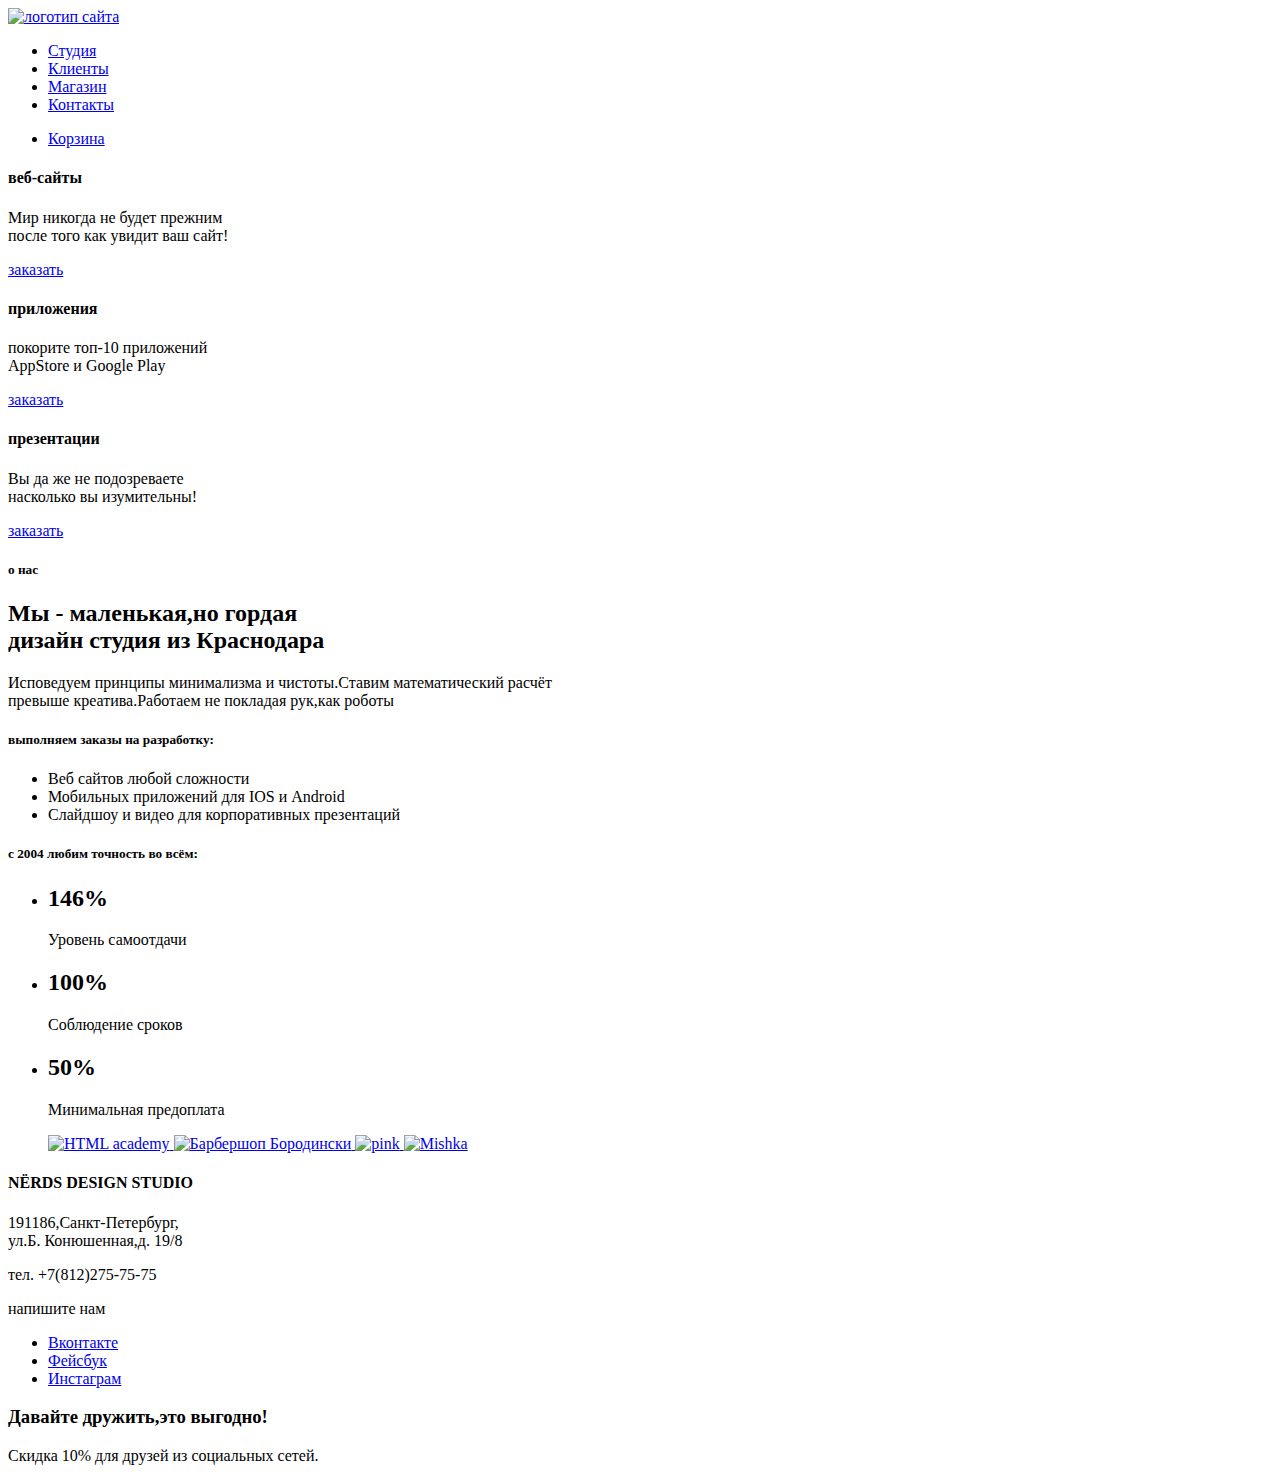
==== index.html @ c781fa92 "Разметка 2х страниц проэкта" ====
<!DOCTYPE html>
<html lang="ru">

<head>
  <meta charset="utf-8">
  <title>HTML Academy: Нёрдс</title>
</head>

<body>
  <header class="main-header">
    <a href="#" classs="main-logo" title="Главная страница"><img scr="#" alt="логотип сайта" />
    </a>
    <nav class="main-navigation">
      <ul class="main-item">
        <li><a href="studio">Студия</a></li>
        <li><a href="clients">Клиенты </a></li>
        <li><a href="shop">Магазин </a></li>
        <li><a href="contacts">Контакты </a></li>
      </ul>
      <ul>
        <li><a href="basket">Корзина</a></li>
      </ul>
    </nav>
  </header>
  <main>
    <section class="products">
      <div class="web-sites">
        <h4>веб-сайты</h4>
        <p>
          Мир никогда не будет прежним<br /> после того как увидит ваш сайт!
        </p>
        <a href="#" class="btn-red">заказать</a>
      </div>
      <div class="applications">
        <h4>приложения</h4>
        <p>
          покорите топ-10 приложений<br /> AppStore и Google Play
        </p>
        <a href="#" class="btn-green">заказать</a>
      </div>
      <div class="presentations">
        <h4>презентации</h4>
        <p>
          Вы да же не подозреваете<br /> насколько вы изумительны!
        </p>
        <a href="#" class="btn-yellow">заказать</a>
      </div>
    </section>
    <section class="info-studio">
      <div class="info-block">
        <h5 class="visually-hidden">о нас</h5>
        <h2>Мы - маленькая,но гордая<br /> дизайн студия из Краснодара</h2>
        <p>Исповедуем принципы минимализма и чистоты.Ставим математический расчёт<br />превыше креатива.Работаем
          не покладая рук,как роботы</p>
        <h5>выполняем заказы на разработку:</h5>
        <ul class="list">
          <li>Веб сайтов любой сложности</li>
          <li>Мобильных приложений для IOS и Android</li>
          <li>Слайдшоу и видео для корпоративных презентаций</li>
        </ul>
      </div>
      <div class="info-img">
        <h5>c 2004 любим точность во всём:</h5>
        <ul class="number-list">
          <li>
            <h2>146%</h2>
            <p>Уровень самоотдачи</p>
          </li>
          <li>
            <h2>100%</h2>
            <p>Соблюдение сроков</p>
          </li>
          <li>
            <h2>50%</h2>
            <p>Минимальная предоплата</p>
          </li>
        </ul>
      </div>
    </section>
    <section class="partner-list">
      <figure class="company-list">
        <a href="#"> <img src="http://placehold.it/150x100" alt="HTML academy"> </a>
        <a href="#"> <img src="http://placehold.it/150x100" alt="Барбершоп Бородински"> </a>
        <a href="#"> <img src="http://placehold.it/150x100" alt="pink"> </a>
        <a href="#"> <img src="http://placehold.it/150x100" alt="Mishka"> </a>
      </figure>
    </section>
  </main>
  <footer class="main-footer">
    <section class="map-section">
      <div class="studio-location">
        <h4 class="location-adress">NЁRDS DESIGN STUDIO</h4>
        <p class="text-gray">
          191186,Санкт-Петербург,<br />
          ул.Б. Конюшенная,д. 19/8
        </p>
        <p class="text-gray">тел. +7(812)275-75-75</p>
        <span>напишите нам</span>
      </div>
    </section>
    <section class="social-list">
      <ul>
        <li><a class="social-button" href="#">Вконтакте</a></li>
        <li><a class="social-button" href="#">Фейсбук</a></li>
        <li><a class="social-button" href="#">Инстаграм</a></li>
      </ul>
    </section>
    <section class="social-friends">
      <h3>Давайте дружить,это выгодно!</h3>
      <p>
        Скидка 10% для друзей из социальных сетей.
      </p>
    </section>
  </footer>
</body>

</html>
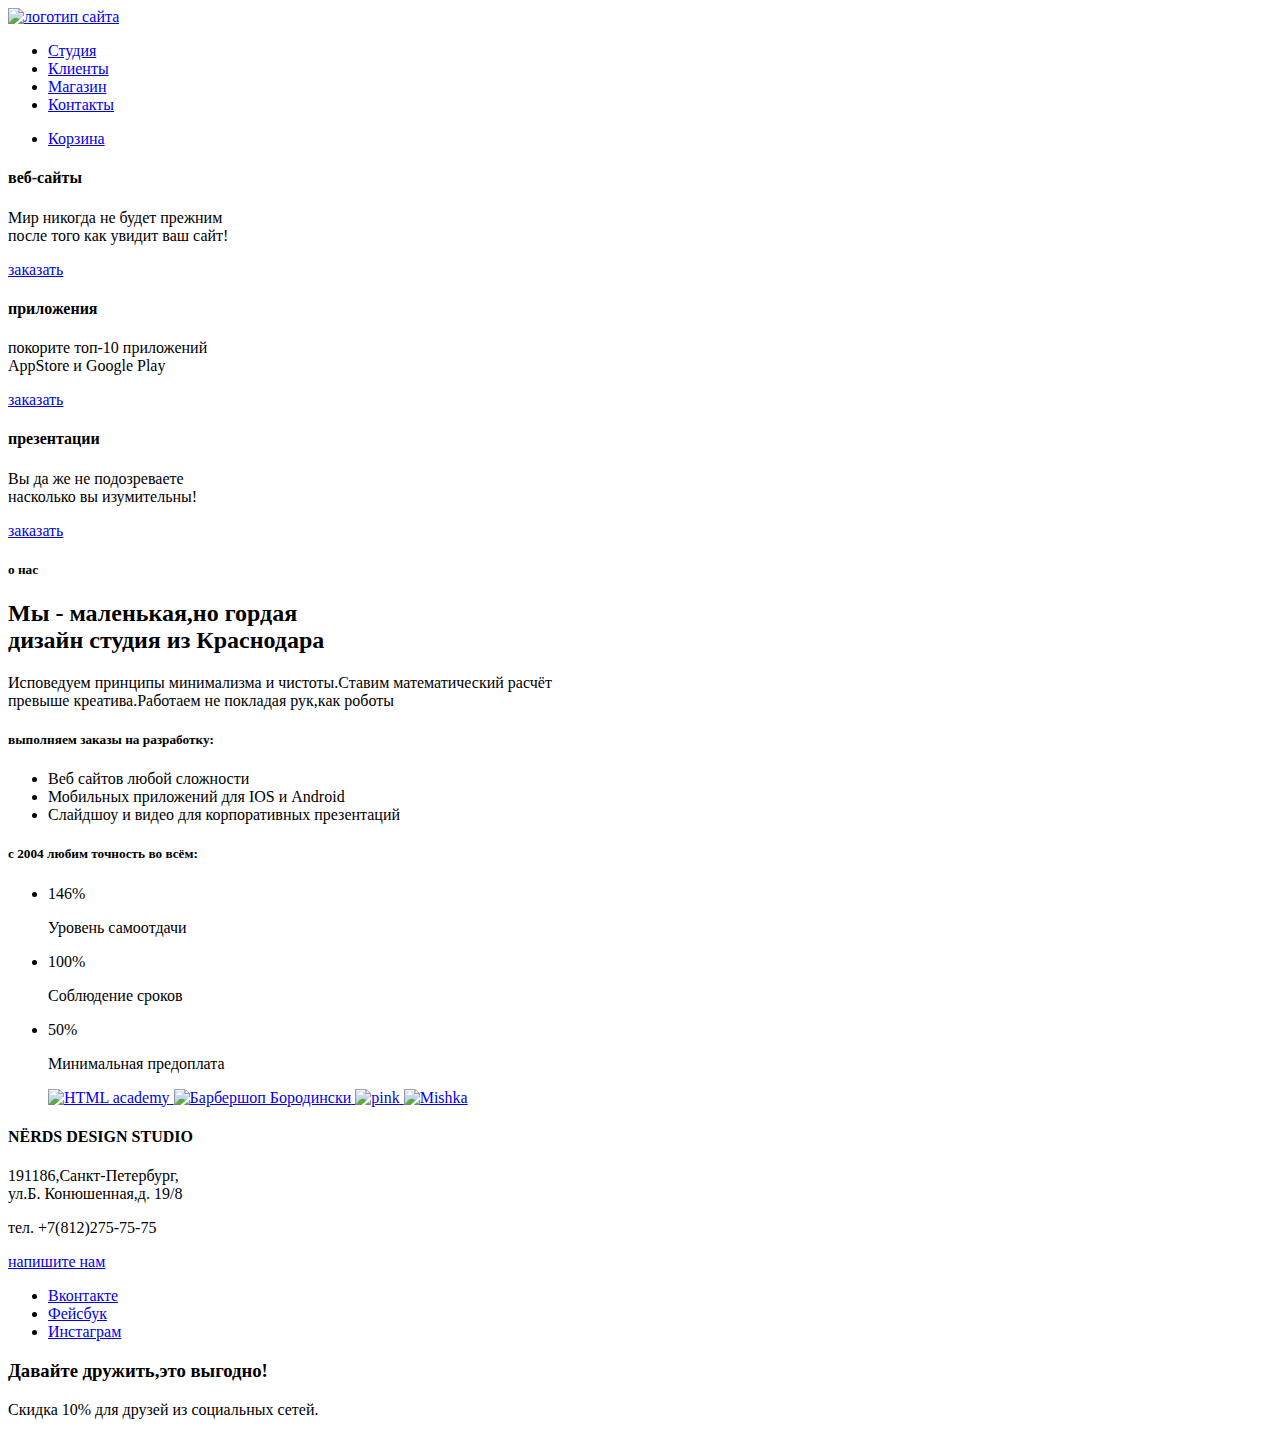
==== commit b9132986: "Исправления" ====
--- a/index.html
+++ b/index.html
@@ -63,15 +63,15 @@
         <h5>c 2004 любим точность во всём:</h5>
         <ul class="number-list">
           <li>
-            <h2>146%</h2>
+            <p class="text-percent">146%</p>
             <p>Уровень самоотдачи</p>
           </li>
           <li>
-            <h2>100%</h2>
+            <p class="text-percent">100%</p>
             <p>Соблюдение сроков</p>
           </li>
           <li>
-            <h2>50%</h2>
+            <p class="text-percent">50%</p>
             <p>Минимальная предоплата</p>
           </li>
         </ul>
@@ -95,7 +95,7 @@
           ул.Б. Конюшенная,д. 19/8
         </p>
         <p class="text-gray">тел. +7(812)275-75-75</p>
-        <span>напишите нам</span>
+        <a class="contact-us" href="#">напишите нам</a>
       </div>
     </section>
     <section class="social-list">
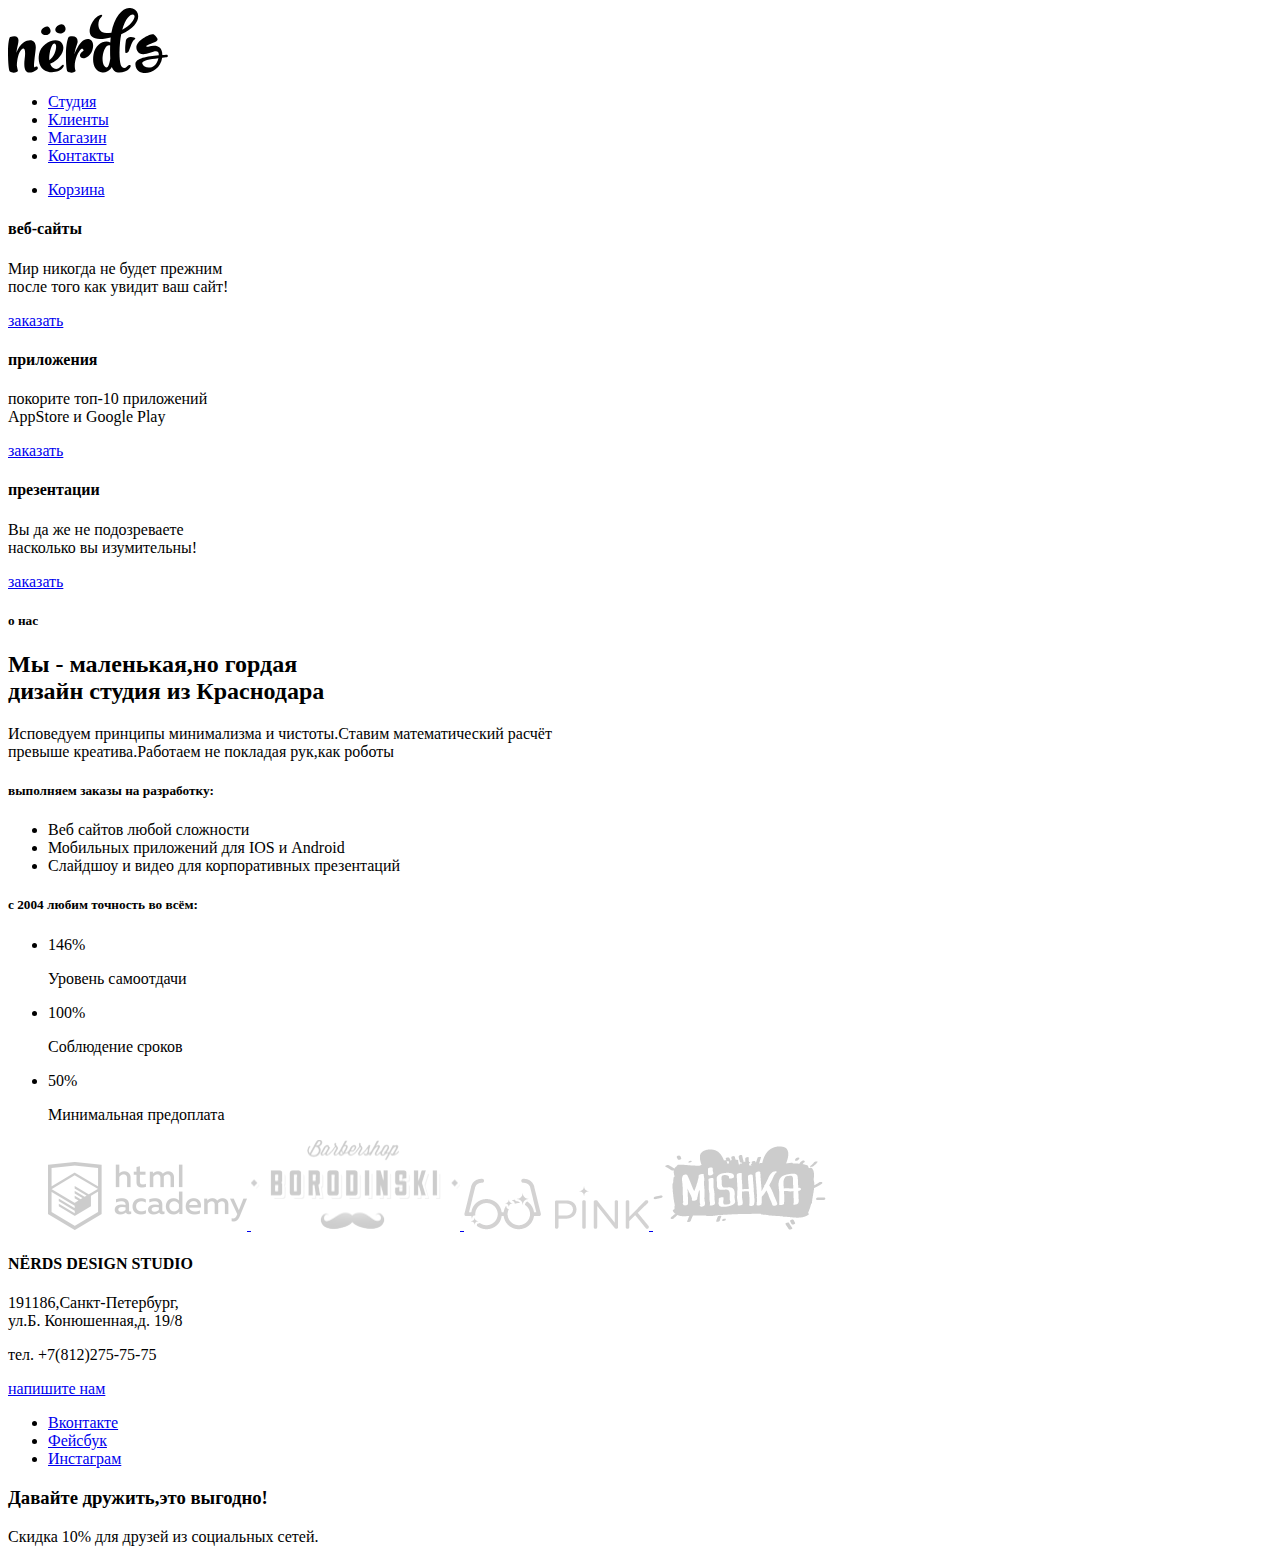
==== commit c114c01e: "Готовим графику личного проэкта" ====
--- a/index.html
+++ b/index.html
@@ -8,7 +8,7 @@
 
 <body>
   <header class="main-header">
-    <a href="#" classs="main-logo" title="Главная страница"><img scr="#" alt="логотип сайта" />
+    <a href="#" classs="main-logo" title="Главная страница"><img src="img/svg/nerds-logo.svg" width="160" height="65" alt="логотип сайта" />
     </a>
     <nav class="main-navigation">
       <ul class="main-item">
@@ -79,10 +79,10 @@
     </section>
     <section class="partner-list">
       <figure class="company-list">
-        <a href="#"> <img src="http://placehold.it/150x100" alt="HTML academy"> </a>
-        <a href="#"> <img src="http://placehold.it/150x100" alt="Барбершоп Бородински"> </a>
-        <a href="#"> <img src="http://placehold.it/150x100" alt="pink"> </a>
-        <a href="#"> <img src="http://placehold.it/150x100" alt="Mishka"> </a>
+        <a href="#"> <img src="img/logo-1.png" width="199" height="68" alt="HTML academy"> </a>
+        <a href="#"> <img src="img/logo-2.png" width="209" height="90" alt="Барбершоп Бородински"> </a>
+        <a href="#"> <img src="img/logo-3.png" width="185" height="52" alt="pink"> </a>
+        <a href="#"> <img src="img/logo-4.png" width="173" height="84" alt="Mishka"> </a>
       </figure>
     </section>
   </main>
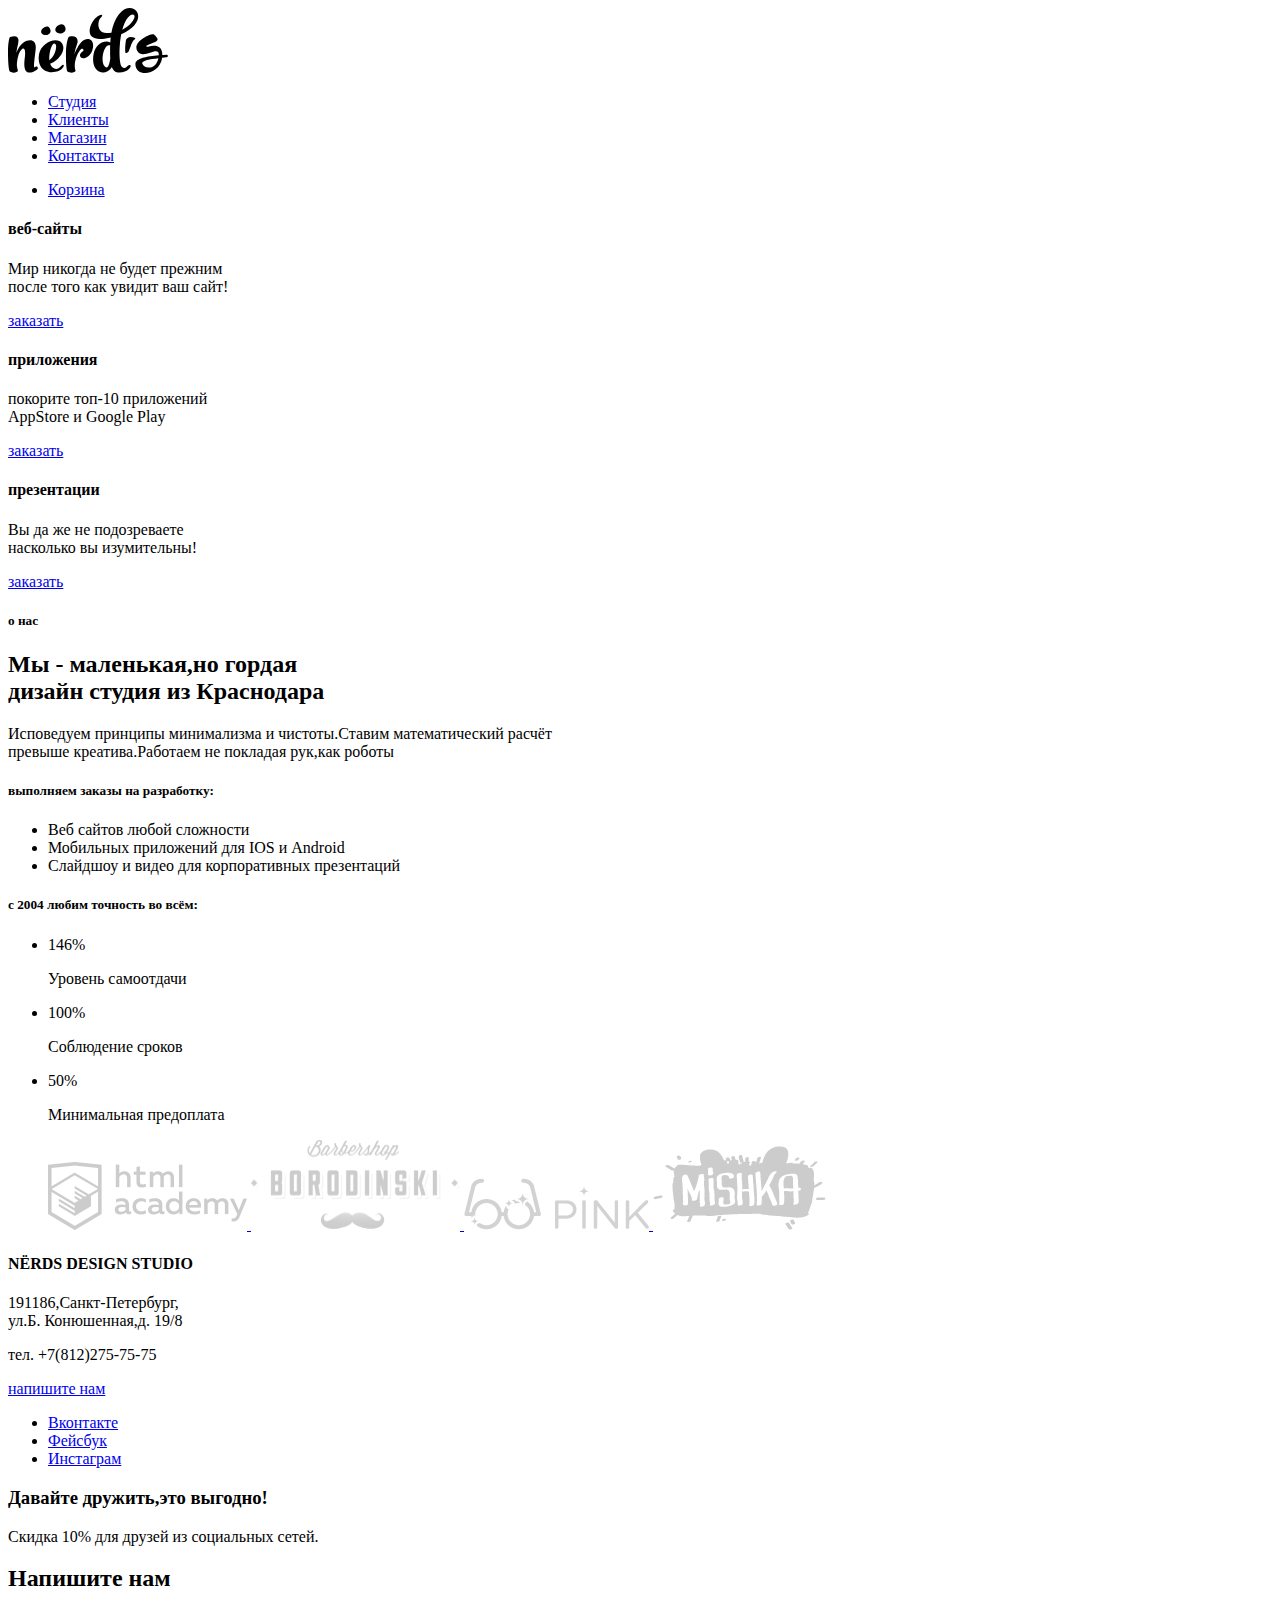
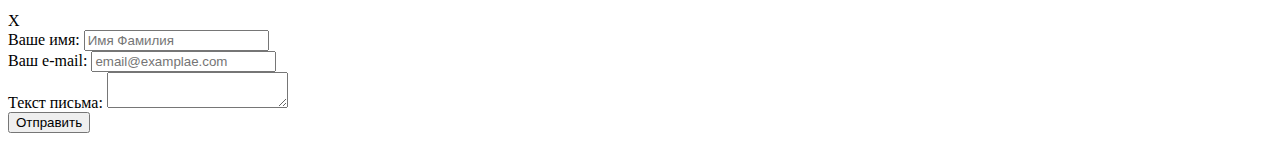
==== commit bbf97453: "Основное задание: продолжаем разметку личного проекта" ====
--- a/index.html
+++ b/index.html
@@ -1,117 +1,194 @@
 <!DOCTYPE html>
 <html lang="ru">
+  <head>
+    <meta charset="utf-8" />
+    <title>HTML Academy: Нёрдс</title>
+  </head>
 
-<head>
-  <meta charset="utf-8">
-  <title>HTML Academy: Нёрдс</title>
-</head>
-
-<body>
-  <header class="main-header">
-    <a href="#" classs="main-logo" title="Главная страница"><img src="img/svg/nerds-logo.svg" width="160" height="65" alt="логотип сайта" />
-    </a>
-    <nav class="main-navigation">
-      <ul class="main-item">
-        <li><a href="studio">Студия</a></li>
-        <li><a href="clients">Клиенты </a></li>
-        <li><a href="shop">Магазин </a></li>
-        <li><a href="contacts">Контакты </a></li>
-      </ul>
-      <ul>
-        <li><a href="basket">Корзина</a></li>
-      </ul>
-    </nav>
-  </header>
-  <main>
-    <section class="products">
-      <div class="web-sites">
-        <h4>веб-сайты</h4>
+  <body>
+    <header class="main-header">
+      <a href="#" classs="main-logo" title="Главная страница"
+        ><img
+          src="img/svg/nerds-logo.svg"
+          width="160"
+          height="65"
+          alt="логотип сайта"
+        />
+      </a>
+      <nav class="main-navigation">
+        <ul class="main-item">
+          <li><a href="studio">Студия</a></li>
+          <li><a href="clients">Клиенты </a></li>
+          <li><a href="shop">Магазин </a></li>
+          <li><a href="contacts">Контакты </a></li>
+        </ul>
+        <ul>
+          <li><a href="basket">Корзина</a></li>
+        </ul>
+      </nav>
+    </header>
+    <main>
+      <section class="products">
+        <div class="web-sites">
+          <h4>веб-сайты</h4>
+          <p>
+            Мир никогда не будет прежним<br />
+            после того как увидит ваш сайт!
+          </p>
+          <a href="#" class="btn-red">заказать</a>
+        </div>
+        <div class="applications">
+          <h4>приложения</h4>
+          <p>
+            покорите топ-10 приложений<br />
+            AppStore и Google Play
+          </p>
+          <a href="#" class="btn-green">заказать</a>
+        </div>
+        <div class="presentations">
+          <h4>презентации</h4>
+          <p>
+            Вы да же не подозреваете<br />
+            насколько вы изумительны!
+          </p>
+          <a href="#" class="btn-yellow">заказать</a>
+        </div>
+      </section>
+      <section class="info-studio">
+        <div class="info-block">
+          <h5 class="visually-hidden">о нас</h5>
+          <h2>
+            Мы - маленькая,но гордая<br />
+            дизайн студия из Краснодара
+          </h2>
+          <p>
+            Исповедуем принципы минимализма и чистоты.Ставим математический
+            расчёт<br />превыше креатива.Работаем не покладая рук,как роботы
+          </p>
+          <h5>выполняем заказы на разработку:</h5>
+          <ul class="list">
+            <li>Веб сайтов любой сложности</li>
+            <li>Мобильных приложений для IOS и Android</li>
+            <li>Слайдшоу и видео для корпоративных презентаций</li>
+          </ul>
+        </div>
+        <div class="info-img">
+          <h5>c 2004 любим точность во всём:</h5>
+          <ul class="number-list">
+            <li>
+              <p class="text-percent">146%</p>
+              <p>Уровень самоотдачи</p>
+            </li>
+            <li>
+              <p class="text-percent">100%</p>
+              <p>Соблюдение сроков</p>
+            </li>
+            <li>
+              <p class="text-percent">50%</p>
+              <p>Минимальная предоплата</p>
+            </li>
+          </ul>
+        </div>
+      </section>
+      <section class="partner-list">
+        <figure class="company-list">
+          <a href="#">
+            <img
+              src="img/logo-1.png"
+              width="199"
+              height="68"
+              alt="HTML academy"
+            />
+          </a>
+          <a href="#">
+            <img
+              src="img/logo-2.png"
+              width="209"
+              height="90"
+              alt="Барбершоп Бородински"
+            />
+          </a>
+          <a href="#">
+            <img src="img/logo-3.png" width="185" height="52" alt="pink" />
+          </a>
+          <a href="#">
+            <img src="img/logo-4.png" width="173" height="84" alt="Mishka" />
+          </a>
+        </figure>
+      </section>
+    </main>
+    <footer class="main-footer">
+      <section class="map-section">
+        <div class="studio-location">
+          <h4 class="location-adress">NЁRDS DESIGN STUDIO</h4>
+          <p class="text-gray">
+            191186,Санкт-Петербург,<br />
+            ул.Б. Конюшенная,д. 19/8
+          </p>
+          <p class="text-gray">тел. +7(812)275-75-75</p>
+          <a class="contact-us" href="#">напишите нам</a>
+        </div>
+      </section>
+      <section class="social-list">
+        <ul>
+          <li><a class="social-button" href="#">Вконтакте</a></li>
+          <li><a class="social-button" href="#">Фейсбук</a></li>
+          <li><a class="social-button" href="#">Инстаграм</a></li>
+        </ul>
+      </section>
+      <section class="social-friends">
+        <h3>Давайте дружить,это выгодно!</h3>
         <p>
-          Мир никогда не будет прежним<br /> после того как увидит ваш сайт!
+          Скидка 10% для друзей из социальных сетей.
         </p>
-        <a href="#" class="btn-red">заказать</a>
-      </div>
-      <div class="applications">
-        <h4>приложения</h4>
-        <p>
-          покорите топ-10 приложений<br /> AppStore и Google Play
-        </p>
-        <a href="#" class="btn-green">заказать</a>
-      </div>
-      <div class="presentations">
-        <h4>презентации</h4>
-        <p>
-          Вы да же не подозреваете<br /> насколько вы изумительны!
-        </p>
-        <a href="#" class="btn-yellow">заказать</a>
-      </div>
-    </section>
-    <section class="info-studio">
-      <div class="info-block">
-        <h5 class="visually-hidden">о нас</h5>
-        <h2>Мы - маленькая,но гордая<br /> дизайн студия из Краснодара</h2>
-        <p>Исповедуем принципы минимализма и чистоты.Ставим математический расчёт<br />превыше креатива.Работаем
-          не покладая рук,как роботы</p>
-        <h5>выполняем заказы на разработку:</h5>
-        <ul class="list">
-          <li>Веб сайтов любой сложности</li>
-          <li>Мобильных приложений для IOS и Android</li>
-          <li>Слайдшоу и видео для корпоративных презентаций</li>
-        </ul>
-      </div>
-      <div class="info-img">
-        <h5>c 2004 любим точность во всём:</h5>
-        <ul class="number-list">
-          <li>
-            <p class="text-percent">146%</p>
-            <p>Уровень самоотдачи</p>
-          </li>
-          <li>
-            <p class="text-percent">100%</p>
-            <p>Соблюдение сроков</p>
-          </li>
-          <li>
-            <p class="text-percent">50%</p>
-            <p>Минимальная предоплата</p>
-          </li>
-        </ul>
-      </div>
-    </section>
-    <section class="partner-list">
-      <figure class="company-list">
-        <a href="#"> <img src="img/logo-1.png" width="199" height="68" alt="HTML academy"> </a>
-        <a href="#"> <img src="img/logo-2.png" width="209" height="90" alt="Барбершоп Бородински"> </a>
-        <a href="#"> <img src="img/logo-3.png" width="185" height="52" alt="pink"> </a>
-        <a href="#"> <img src="img/logo-4.png" width="173" height="84" alt="Mishka"> </a>
-      </figure>
-    </section>
-  </main>
-  <footer class="main-footer">
-    <section class="map-section">
-      <div class="studio-location">
-        <h4 class="location-adress">NЁRDS DESIGN STUDIO</h4>
-        <p class="text-gray">
-          191186,Санкт-Петербург,<br />
-          ул.Б. Конюшенная,д. 19/8
-        </p>
-        <p class="text-gray">тел. +7(812)275-75-75</p>
-        <a class="contact-us" href="#">напишите нам</a>
-      </div>
-    </section>
-    <section class="social-list">
-      <ul>
-        <li><a class="social-button" href="#">Вконтакте</a></li>
-        <li><a class="social-button" href="#">Фейсбук</a></li>
-        <li><a class="social-button" href="#">Инстаграм</a></li>
-      </ul>
-    </section>
-    <section class="social-friends">
-      <h3>Давайте дружить,это выгодно!</h3>
-      <p>
-        Скидка 10% для друзей из социальных сетей.
-      </p>
-    </section>
-  </footer>
-</body>
-
+      </section>
+      <section class="info-form visually-hidden">
+        <form>
+          <h2>
+            Напишите нам
+          </h2>
+          <div>
+            <span>
+              X
+            </span>
+          </div>
+          <div>
+            <label for="infoName">Ваше имя:</label>
+            <input
+              type="text"
+              id="infoName"
+              name="name"
+              value=""
+              placeholder="Имя Фамилия"
+            />
+          </div>
+          <div>
+            <label for="infoEmail">Ваш e-mail:</label>
+            <input
+              type="email"
+              id="infoEmail"
+              name="email"
+              value=""
+              placeholder="email@examplae.com"
+            />
+          </div>
+          <div>
+            <label for="infoText">Текст письма:</label>
+            <textarea
+              type="text"
+              id="infoText"
+              name="text"
+              placeholder="В свободной форме"
+            >
+            </textarea>
+          </div>
+          <div class="info-submit">
+            <button type="submit" class="info-submit-button">
+              Отправить
+            </button>
+          </div>
+        </form>
+      </section>
+    </footer>
+  </body>
 </html>
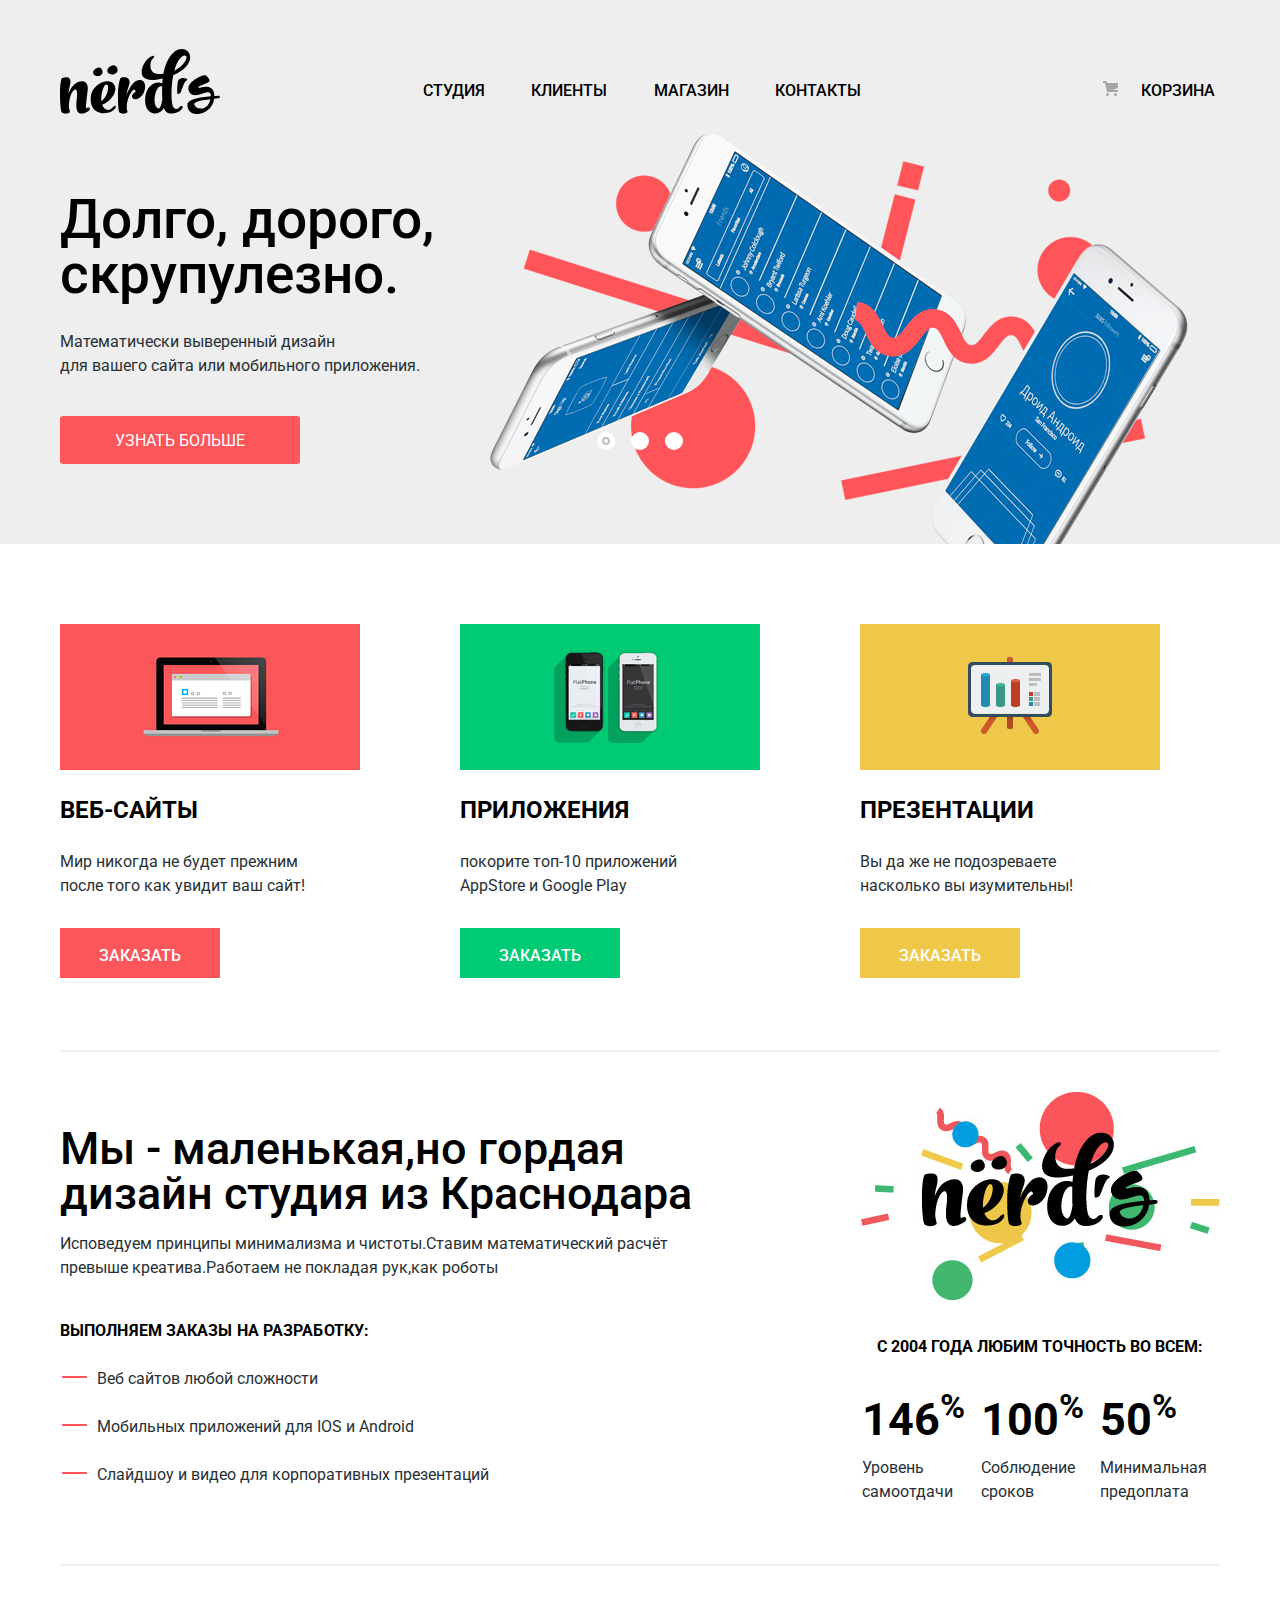
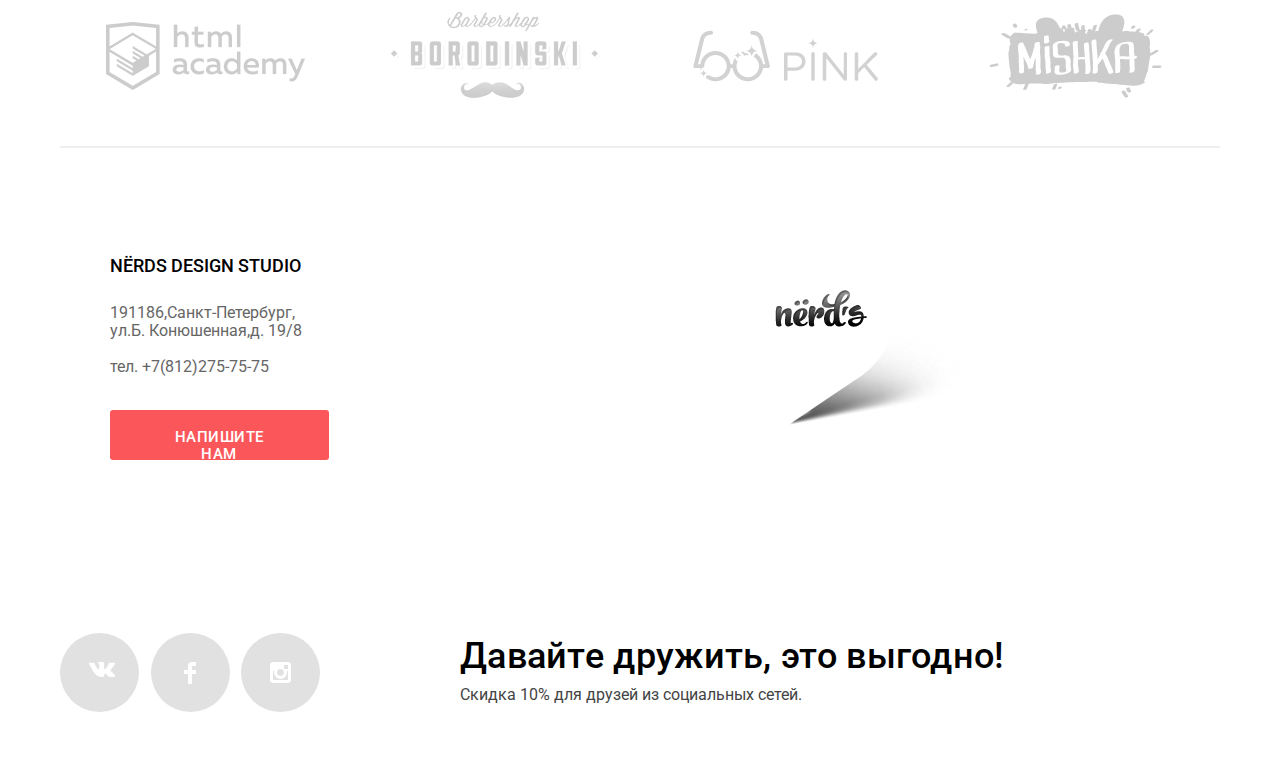
==== commit 3e6d545a: "А" ====
--- a/index.html
+++ b/index.html
@@ -3,58 +3,97 @@
   <head>
     <meta charset="utf-8" />
     <title>HTML Academy: Нёрдс</title>
+    <link href="https://fonts.googleapis.com/css?family=Roboto:400,500&display=swap&subset=cyrillic" rel="stylesheet">
+    <link rel="stylesheet"  href="css/normalize.css">
+    <link rel="stylesheet"  href="css/style.css">
   </head>
 
   <body>
     <header class="main-header">
-      <a href="#" classs="main-logo" title="Главная страница"
-        ><img
-          src="img/svg/nerds-logo.svg"
-          width="160"
-          height="65"
-          alt="логотип сайта"
-        />
-      </a>
-      <nav class="main-navigation">
+      
+      <nav class="main-navigation do-center">
+          <div class="logo-nav">
+              <a href="#" class="main-logo" title="Главная страница"
+                ><img
+                  src="img/nerds-logo.svg"
+                  width="160"
+                  height="65"
+                  alt="логотип сайта"
+                />
+              </a>
+              </div>
         <ul class="main-item">
           <li><a href="studio">Студия</a></li>
           <li><a href="clients">Клиенты </a></li>
           <li><a href="shop">Магазин </a></li>
           <li><a href="contacts">Контакты </a></li>
         </ul>
-        <ul>
-          <li><a href="basket">Корзина</a></li>
+        <ul class="ul-basket">
+          <li><a href="#">
+              <img class="basket-icon" src="img/basket-icon.svg" alt="Корзина" width="15" height="15">Корзина</a></li>
         </ul>
       </nav>
     </header>
     <main>
-      <section class="products">
-        <div class="web-sites">
+        <h1 class="visually-hidden">Сайт дизайн-студии NЁRDS</h1>
+        <section class="slider">
+            <div class="do-center">
+                <h2 class="visually-hidden">Преимущества</h2>
+
+                <div class="slider-controls">
+                    <i class="active"></i>
+                    <i></i>
+                    <i></i>
+                </div>
+
+                <ul class="slider-list">
+                    <li class="slider-item">
+                        <h3>Долго, дорого,<br> скрупулезно.</h3>
+                        <p>Математически выверенный дизайн<br> для вашего сайта или мобильного приложения.</p>
+                        <a class="slider-item-button" href="#">Узнать больше</a>
+                    </li>
+                    <li class="slider-item">
+                        <h3>Любим математику как никто другой</h3>
+                        <p>Никакого креатива, только математические формулы для расчета идеальных пропорций.</p>
+                        <a class="slider-item-button" href="#">Узнать больше</a>
+                    </li>
+                    <li class="slider-item">
+                        <h3>Только ночь,<br> только хардкор</h3>
+                        <p>Работать днем, как все? Мы против этого.<br> Ближе к полуночи работа только начинается.</p>
+                        <a class="slider-item-button" href="#">Узнать больше</a>
+                </ul>
+            </div>
+        </section>
+
+      <section class="do-center">
+        <div class="products">
+        <div class="products-div web-sites">
           <h4>веб-сайты</h4>
           <p>
             Мир никогда не будет прежним<br />
             после того как увидит ваш сайт!
           </p>
-          <a href="#" class="btn-red">заказать</a>
-        </div>
-        <div class="applications">
+          <a href="#" class="btn-product btn-product-red">заказать</a>
+        </div>
+        <div class="products-div applications">
           <h4>приложения</h4>
           <p>
             покорите топ-10 приложений<br />
             AppStore и Google Play
           </p>
-          <a href="#" class="btn-green">заказать</a>
-        </div>
-        <div class="presentations">
+          <a href="#" class="btn-product btn-product-green">заказать</a>
+        </div>
+        <div class="products-div presentations">
           <h4>презентации</h4>
           <p>
             Вы да же не подозреваете<br />
             насколько вы изумительны!
           </p>
-          <a href="#" class="btn-yellow">заказать</a>
+          <a href="#" class="btn-product btn-product-yellow">заказать</a>
+        </div>
         </div>
       </section>
-      <section class="info-studio">
+      <section class="info-studio do-center">
         <div class="info-block">
           <h5 class="visually-hidden">о нас</h5>
           <h2>
@@ -73,52 +112,48 @@
           </ul>
         </div>
         <div class="info-img">
-          <h5>c 2004 любим точность во всём:</h5>
-          <ul class="number-list">
-            <li>
-              <p class="text-percent">146%</p>
-              <p>Уровень самоотдачи</p>
-            </li>
-            <li>
-              <p class="text-percent">100%</p>
-              <p>Соблюдение сроков</p>
-            </li>
-            <li>
-              <p class="text-percent">50%</p>
-              <p>Минимальная предоплата</p>
-            </li>
-          </ul>
+            <img src="img/nerds-illustration.jpg" width="360" height="208" alt="логотип студии NЁRDS">
+            <table>
+              <caption>с 2004 года Любим точность во всем:</caption>
+              <tr>
+                  <th>146<sup>%</sup></th>
+                  <th>100<sup>%</sup></th>
+                  <th>50<sup>%</sup></th>
+              </tr>
+              <tr>
+                  <td>Уровень самоотдачи</td>
+                  <td>Соблюдение сроков</td>
+                  <td>Минимальная предоплата</td>
+              </tr>
+          </table>
         </div>
       </section>
-      <section class="partner-list">
-        <figure class="company-list">
-          <a href="#">
-            <img
-              src="img/logo-1.png"
-              width="199"
-              height="68"
-              alt="HTML academy"
-            />
-          </a>
-          <a href="#">
-            <img
-              src="img/logo-2.png"
-              width="209"
-              height="90"
-              alt="Барбершоп Бородински"
-            />
-          </a>
-          <a href="#">
-            <img src="img/logo-3.png" width="185" height="52" alt="pink" />
-          </a>
-          <a href="#">
-            <img src="img/logo-4.png" width="173" height="84" alt="Mishka" />
-          </a>
-        </figure>
-      </section>
+      <section class="partners-logo">
+        <h2 class="visually-hidden">Наши довольные клиенты</h2>
+        <ul class="logos do-center">
+            <li>
+                <a class="logos-htmlac" href="https://htmlacademy.ru/intensive/htmlcss" ></a>
+            </li>
+            <li>
+                <a class="logos-borodinski" href="#" ></a>
+            </li>
+            <li>
+                <a class="logos-pink" href="#" ></a>
+            </li>
+            <li>
+                <a class="logos-mishka" href="#" ></a>
+            </li>
+        </ul>
+    </section>
     </main>
     <footer class="main-footer">
-      <section class="map-section">
+        <div class="geo-card-section">
+
+            <iframe src="https://www.google.com/maps/embed?pb=!1m18!1m12!1m3!1d999.2989379886815!2d30.32193696367673!3d59.93881456367508!2m3!1f0!2f0!3f0!3m2!1i1024!2i768!4f13.1!3m3!1m2!1s0x4696310fca145cc1%3A0x42b32648d8238007!2z0JHQvtC70YzRiNCw0Y8g0JrQvtC90Y7RiNC10L3QvdCw0Y8g0YPQuy4sIDE5LzgsINCh0LDQvdC60YIt0J_QtdGC0LXRgNCx0YPRgNCzLCAxOTExODY!5e0!3m2!1sru!2sru!4v1560018260750!5m2!1sru!2sru" height="416" style="border:0"></iframe>
+
+
+        </div>
+      <section class="map-section do-center">
         <div class="studio-location">
           <h4 class="location-adress">NЁRDS DESIGN STUDIO</h4>
           <p class="text-gray">
@@ -126,69 +161,76 @@
             ул.Б. Конюшенная,д. 19/8
           </p>
           <p class="text-gray">тел. +7(812)275-75-75</p>
-          <a class="contact-us" href="#">напишите нам</a>
-        </div>
-      </section>
-      <section class="social-list">
-        <ul>
-          <li><a class="social-button" href="#">Вконтакте</a></li>
-          <li><a class="social-button" href="#">Фейсбук</a></li>
-          <li><a class="social-button" href="#">Инстаграм</a></li>
-        </ul>
-      </section>
-      <section class="social-friends">
-        <h3>Давайте дружить,это выгодно!</h3>
-        <p>
-          Скидка 10% для друзей из социальных сетей.
-        </p>
-      </section>
-      <section class="info-form visually-hidden">
-        <form>
-          <h2>
-            Напишите нам
-          </h2>
-          <div>
-            <span>
-              X
-            </span>
-          </div>
-          <div>
-            <label for="infoName">Ваше имя:</label>
-            <input
-              type="text"
-              id="infoName"
-              name="name"
-              value=""
-              placeholder="Имя Фамилия"
-            />
-          </div>
-          <div>
-            <label for="infoEmail">Ваш e-mail:</label>
-            <input
-              type="email"
-              id="infoEmail"
-              name="email"
-              value=""
-              placeholder="email@examplae.com"
-            />
-          </div>
-          <div>
-            <label for="infoText">Текст письма:</label>
-            <textarea
-              type="text"
-              id="infoText"
-              name="text"
-              placeholder="В свободной форме"
-            >
-            </textarea>
-          </div>
-          <div class="info-submit">
-            <button type="submit" class="info-submit-button">
-              Отправить
+          <a href="#" class="contact-us" >Напишите нам</a>
+        </div>
+        <div class="geo-card-marker">
+            <img width="231" height="190" src="img/map-marker.png" alt="Маркер NЁRDS для карты">
+        </div>
+      
+      <div class="modal-write-us">
+        <div class="modal-header">
+
+            <h2>Напишите нам</h2>
+
+            <button class="modal-close" ">
+                <svg xmlns="http://www.w3.org/2000/svg" width="21" height="21" viewBox="0 0 21 21">
+                    <path fill="#FB565A" d="M13.328 10.5l7.371-7.371a1.003 1.003 0 0 0 0-1.414L19.285.3a1.003 1.003 0 0 0-1.414 0L10.5 7.672 3.129.301a1.003 1.003 0 0 0-1.414 0L.301 1.715a1.003 1.003 0 0 0 0 1.414L7.672 10.5.301 17.871a1.003 1.003 0 0 0 0 1.414l1.415 1.414a1.003 1.003 0 0 0 1.414 0l7.371-7.371 7.371 7.371a1.003 1.003 0 0 0 1.414 0l1.414-1.414a1.003 1.003 0 0 0 0-1.414L13.328 10.5z" />
+                </svg>
             </button>
-          </div>
+
+        </div>
+
+        <form class="modal-form" method="post" action="https://echo.htmlacademy.ru">
+
+            <div class="modal-form-field">
+                <label for="cl-name">Ваше имя:</label>
+                <input id="cl-name" type="text" name="client-name" value="" placeholder="ИмяФамилия">
+            </div>
+
+            <div class="modal-form-field">
+                <label for="cl-email">Ваш e-mail:</label>
+                <input id="cl-email" type="email" name="client-email" value="" placeholder="email@example.com">
+            </div>
+
+            <div class="modal-form-field modal-cl-letter">
+                <label for="cl-letter">Текст письма:</label>
+                <textarea id="cl-letter" placeholder="В свободной форме"></textarea>
+            </div>
+
+            <input class="modal-main-button" type="submit" value="Отправить">
+
         </form>
+    </div>
+
+
+   
+    <div class="footer-letters">
+      <h2>Давайте дружить, это выгодно!</h2>
+      <p>Скидка 10% для друзей из социальных сетей.</p>
+  </div>
+  <ul class="footer-buttons">
+      <li class="footer-button">
+          <a href="#" class="social-button vk-icon" aria-label="мы во вКонтакте">
+              <svg xmlns="http://www.w3.org/2000/svg" width="26" height="15" viewBox="0 0 26 15">
+                  <path fill="#FFF" d="M16.138 11.51c.956-.309 2.18 2.04 3.483 2.939.978.681 1.727.534 1.727.534l3.473-.05s1.815-.112.957-1.554c-.071-.12-.503-1.069-2.585-3.022-2.177-2.043-1.882-1.712.739-5.244 1.597-2.153 2.236-3.468 2.036-4.028-.192-.539-1.365-.399-1.365-.399L20.69.713c-.381.001-.704.119-.851.515-.003.004-.621 1.666-1.445 3.079-1.741 2.989-2.436 3.148-2.724 2.961-.661-.433-.494-1.737-.494-2.664 0-2.897.432-4.105-.846-4.417-.427-.104-.739-.172-1.828-.182-1.392-.021-2.574 0-3.244.329-.445.223-.786.712-.579.74.26.035.843.16 1.155.586.401.552.389 1.789.389 1.789s.229 3.411-.54 3.834c-.528.29-1.25-.302-2.803-3.016-.793-1.388-1.392-2.922-1.392-2.922s-.116-.285-.326-.441c-.25-.185-.6-.244-.6-.244L.848.684S.29.7.085.946c-.182.218-.015.668-.015.668s2.909 6.881 6.203 10.347c3.02 3.182 6.452 2.971 6.452 2.971h1.555s.469-.054.709-.312c.224-.24.214-.691.214-.691s-.031-2.109.935-2.419z" />
+              </svg>
+          </a>
+      </li>
+      <li class="footer-button">
+          <a href="#" class="social-button fb-icon" aria-label="мы в Фейсбуке">
+              <svg xmlns="http://www.w3.org/2000/svg" width="12" height="22" viewBox="0 0 12 22">
+                  <path fill="#FFF" d="M12 4V0H8a4 4 0 0 0-4 4v4H0v4h4v10h4V12h4V8H8V4h4z" /></svg>
+          </a>
+      </li>
+      <li class="footer-button">
+          <a href="#" class="social-button insta-icon" aria-label="мы в Инстаграме">
+              <svg xmlns="http://www.w3.org/2000/svg" width="21" height="21" viewBox="0 0 21 21">
+                  <path fill="#FFF" d="M18 0H3C1.35 0 0 1.35 0 3v15c0 1.65 1.35 3 3 3h15c1.65 0 3-1.35 3-3V3c0-1.65-1.35-3-3-3zm-7.5 7c1.93 0 3.5 1.57 3.5 3.5S12.43 14 10.5 14 7 12.43 7 10.5 8.57 7 10.5 7zM18 18H3V9h1.181A6.504 6.504 0 0 0 4 10.5a6.5 6.5 0 1 0 13 0 6.45 6.45 0 0 0-.181-1.5H18v9zm0-11h-4V3h4v4z" /></svg>
+          </a>
+      </li>
+  </ul>
       </section>
     </footer>
+    <script src="js/script.js"></script>
   </body>
 </html>
--- a/css/style.css
+++ b/css/style.css
@@ -0,0 +1,1764 @@
+body {
+  margin: 0;
+  padding: 0;
+  font-family: "Roboto", Arial, sans-serif;
+  font-size: 16px;
+  text-align: left;
+  line-height: 1.5;
+  color: #283136;
+  min-width: 1200px;
+}
+h3 {
+  
+   
+    font-family: Roboto;
+    font-size: 36px;
+    font-weight: bold;
+    font-style: normal;
+    font-stretch: normal;
+    line-height: 1;
+    letter-spacing: normal;
+    text-align: left;
+    margin:35px 0 0 0 ;
+   
+  
+}
+
+h4 {
+
+  font-family: Roboto;
+  font-size: 24px;
+  font-weight: bold;
+  font-style: normal;
+  font-stretch: normal;
+  line-height: 1.25;
+  letter-spacing: normal;
+  text-align: left;
+  color: #000000;
+  text-transform: uppercase;
+
+}
+section{
+  padding:0;
+  margin:0;
+}
+a {
+  color:black;
+  
+  text-decoration: none;
+}
+.do-center-catalog {
+  display: -webkit-box;
+  display: -ms-flexbox;
+  display: flex;
+  -webkit-box-pack: justify;
+  -ms-flex-pack: justify;
+  justify-content: space-between;
+}
+.catalog {
+  margin: 0;
+  padding: 0;
+}
+.catalog h1 {
+  margin: 0 0 60px 0;
+  padding: 44px 0 93px 0;
+  font-size: 55px;
+  font-weight: 500;
+  color: #000000;
+  text-align: center;
+  vertical-align: baseline;
+  background-color: #eeeeee;
+}
+
+.main-logo img{
+  width: 160px;
+  height: 65px;
+  object-fit: contain;
+}
+.main-header {
+  margin: 0;
+  padding: 0;
+  background-color: #eee;
+ 
+}
+.main-navigation a{
+  font-size: 16px;
+  font-weight: 500;
+  outline: 0;
+}
+.main-item,
+.logo-nav,
+.ul-basket
+{    list-style: none;
+  color: #000;
+      padding: 0;
+  min-height: 65px;}
+.main-item {
+  display: -webkit-box;
+  display: -ms-flexbox;
+  display: flex;
+  -webkit-box-pack: justify;
+  -ms-flex-pack: justify;
+  justify-content: space-between;
+  -ms-flex-wrap: wrap;
+  flex-wrap: wrap;
+  margin: 0;
+  width: 438px;
+}
+.ul-basket{
+  margin: 0;
+  margin-left: 36px;
+  padding: 0;
+  width: 120px;
+  min-height: 65px;
+}
+.main-item li,
+.ul-basket li
+{
+  margin: 0;
+  display: block;
+  padding: 30px 0;
+}
+.main-navigation a:hover {
+  color: #fb565a;
+}
+
+.main-navigation {
+  
+    display: -webkit-box;
+    display: -ms-flexbox;
+    display: flex;
+    -webkit-box-pack: justify;
+    -ms-flex-pack: justify;
+    justify-content: space-between;
+    width: 1160px;
+    min-height: 80px;
+    padding-top: 49px;
+    text-transform: uppercase;
+    color: #000;
+
+}
+.logo-nav {
+  margin: 0;
+  padding: 0;
+  width: 160px;
+  min-height: 65px;
+  outline: none;
+}
+.slider {
+  margin: 0;
+  padding: 0;
+  min-width: 1160px;
+  min-height: 408px;
+  position: relative;
+  background-color: #eeeeee;
+}
+
+.slider-list {
+  margin: 0;
+  padding: 0;
+  min-height: 408px;
+  list-style: none;
+}
+
+.slider-item {
+  margin: 0;
+  padding: 0;
+  display: none;
+}
+
+.slider-item h3 {
+  max-width: 600px;
+  margin: 0;
+  margin-top: -19px;
+  margin-bottom: 28px;
+  padding: 0;
+  font-size: 55px;
+  line-height: 55px;
+  font-weight: 500;
+  color: #000000;
+}
+
+.slider-item p {
+  max-width: 430px;
+  margin: 0;
+  margin-bottom: 38px;
+  padding: 0;
+  line-height: 1.5;
+
+}
+
+.slider-item:nth-child(1) {
+  display: block;
+}
+
+.slider-item {
+  display: none;
+  min-height: 250px;
+  padding: 78px 0 80px 0;
+}
+
+.slider-item:nth-child(1) {
+  background-image: url("../img/slide-picture1.png");
+  background-repeat: no-repeat;
+  background-position: 93% 0;
+}
+
+.slider-item:nth-child(2) {
+
+  background-image: url("../img/slide-picture2.png");
+  background-repeat: no-repeat;
+  background-position: 100% 0;
+}
+
+.slider-item:nth-child(3) {
+  background-image: url("../img/slide-picture3.png");
+  background-repeat: no-repeat;
+  background-position: 100% 20px;
+}
+
+.slider-controls {
+  position: absolute;
+  left: 50%;
+  bottom: 102px;
+  z-index: 100;
+
+  width: 160px;
+  height: 18px;
+
+  text-align: center;
+  font-size: 0;
+  -webkit-transform: translateX(-50%);
+  -ms-transform: translateX(-50%);
+  transform: translateX(-50%);
+}
+
+.slider-controls .active::before {
+  content: "";
+  position: absolute;
+  left: 50%;
+  top: 50%;
+  z-index: 2;
+  width: 4px;
+  height: 4px;
+  margin: -4px;
+  background-color: inherit;
+  border: 2px solid #c1c1c1;
+  border-radius: 50%;
+}
+
+.slider-controls i {
+  position: relative;
+  display: inline-block;
+  vertical-align: middle;
+  width: 18px;
+  height: 18px;
+  padding: 8px;
+  border-radius: 50%;
+  cursor: pointer;
+
+}
+
+.slider-controls i::after {
+  content: "";
+  position: absolute;
+  top: 8px;
+  left: 8px;
+  border-radius: 50%;
+  z-index: 1;
+  width: 18px;
+  height: 18px;
+  background: #ffffff;
+}
+
+.slider-list a {
+  display: block;
+  width: 240px;
+  padding: 16px 0 14px 0;
+  font-size: 16px;
+  line-height: 18px;
+  color: #ffffff;
+  text-transform: uppercase;
+  text-align: center;
+  text-decoration: none;
+  background-color: #fb565a;
+  border-radius: 3px;
+  border: none;
+  outline: none;
+}
+
+.slider-list a:hover,
+.slider-list a:focus {
+  background-color: #e74246;
+}
+
+.slider-list a:active {
+  color: rgba(255, 255, 255, 0.3);
+  background-color: #d7373b;
+  -webkit-box-shadow: 0 3px rgba(0, 0, 0, 0.1) inset;
+  box-shadow: 0 3px rgba(0, 0, 0, 0.1) inset;
+}
+.controls {
+  width: 261px;
+}
+
+.controls fieldset {
+  margin: 0;
+  padding: 0;
+  border: none;
+  margin-bottom: 34px;
+}
+
+.controls fieldset:first-child {
+  margin-bottom: 60px;
+}
+
+.controls legend {
+  margin: 0;
+  margin-bottom: 18px;
+  padding: 0;
+  font-size: 18px;
+  font-weight: 700;
+  line-height: 24px;
+  letter-spacing: 0.5px;
+  text-align: left;
+  text-transform: uppercase;
+  color: #000000;
+}
+
+.price-fieldset legend {
+  margin-bottom: 52px;
+}
+
+
+.controls label {
+  position: relative;
+  display: block;
+  -webkit-user-select: none;
+  -moz-user-select: none;
+  -ms-user-select: none;
+  user-select: none;
+}
+
+.controls ul {
+  margin: 0;
+  padding: 0;
+}
+
+.controls-option {
+  margin-bottom: 15px;
+  padding-left: 35px;
+}
+
+.range-controls {
+  position: relative;
+  height: 41px;
+  margin-bottom: 15px;
+  padding-top: 39px;
+  padding-left: 20px;
+  padding-right: 20px;
+  background-color: #f1f1f1;
+  border-radius: 5px;
+}
+
+.range-controls .scale {
+  height: 2px;
+  background: #d7dcde;
+}
+
+.range-controls .bar {
+  width: 70%;
+  height: 2px;
+
+  background: #00ca74;
+}
+
+.range-controls .toggle {
+  position: absolute;
+  top: 31px;
+  left: 0;
+  width: 4px;
+  height: 4px;
+  padding: 0;
+  border: 8px solid #ffffff;
+  border-radius: 50%;
+  background-color: #ababab;
+  -webkit-box-shadow: 0 2px 1px 0 #cfcfcf;
+  box-shadow: 0 2px 1px 0 #cfcfcf;
+}
+
+.range-controls .toggle-min {
+  left: 18px;
+}
+
+.range-controls .toggle-max {
+  left: 160px;
+}
+
+.price-controls {
+  font-size: 0;
+}
+
+.price-controls label {
+  display: inline-block;
+  vertical-align: baseline;
+  width: 50%;
+  font-size: 16px;
+  text-transform: uppercase;
+}
+
+.price-controls input {
+  font-family: Roboto, Arial, sans-serif;
+  font-size: 16px;
+  text-align: center;
+  color: #283136;
+  width: 60px;
+  padding: 8px 10px;
+  margin-left: 10px;
+  border: none;
+  border-radius: 5px;
+  background: #f1f1f1;
+}
+
+.max-price {
+  text-align: right;
+}
+.modal-header {
+  display: -webkit-box;
+  display: -ms-flexbox;
+  display: flex;
+  -webkit-box-pack: justify;
+  -ms-flex-pack: justify;
+  justify-content: space-between;
+  width: 766px;
+  margin: 0 auto;
+}
+.modal-form {
+  margin: 0 auto;
+  display: -webkit-box;
+  display: -ms-flexbox;
+  display: flex;
+  -webkit-box-pack: justify;
+  -ms-flex-pack: justify;
+  justify-content: space-between;
+  -ms-flex-wrap: wrap;
+  flex-wrap: wrap;
+  min-width: 760px;
+}
+
+.modal-form-field input[type="text"],
+.modal-form-field input[type="email"] {
+  display: block;
+  width: 345px;
+  height: 50px;
+  padding-left: 15px;
+  text-align: left;
+  color: rgba(68, 68, 68, 0.5);
+  vertical-align: middle;
+  border: 2px solid #d7dcde;
+  border-radius: 3px;
+  margin-bottom: 36px;
+  outline: none;
+}
+
+
+.modal-form-field input[type="text"]:hover,
+.modal-form-field input[type="email"]:hover,
+.modal-form-field textarea:hover {
+  border: 2px solid #b4b9bb;
+}
+
+.modal-form-field input[type="text"]:focus,
+.modal-form-field input[type="email"]:focus,
+.modal-form-field textarea:focus {
+  color: #444444;
+  border: 2px solid #000000;
+}
+
+.modal-form-field input[type="text"]:focus::-webkit-input-placeholder,
+.modal-form-field input[type="email"]:focus::-webkit-input-placeholder,
+.modal-form-field textarea:focus::-webkit-input-placeholder {
+  color: #444444;
+}
+
+.modal-form-field input[type="text"]:focus:-ms-input-placeholder,
+.modal-form-field input[type="email"]:focus:-ms-input-placeholder,
+.modal-form-field textarea:focus:-ms-input-placeholder {
+  color: #444444;
+}
+
+.modal-form-field input[type="text"]:focus::-ms-input-placeholder,
+.modal-form-field input[type="email"]:focus::-ms-input-placeholder,
+.modal-form-field textarea:focus::-ms-input-placeholder {
+  color: #444444;
+}
+
+.modal-form-field input[type="text"]:focus::placeholder,
+.modal-form-field input[type="email"]:focus::placeholder,
+.modal-form-field textarea:focus::placeholder {
+  color: #444444;
+}
+
+.modal-form-field input[type="text"]:invalid,
+.modal-form-field input[type="email"]:invalid,
+.modal-form-field textarea:invalid {
+  color: #e74246;
+  border: 2px solid #e74246;
+}
+
+.modal-form-field label {
+  font-size: 16px;
+  font-weight: bold;
+  text-align: left;
+  line-height: 18px;
+}
+
+.modal-form-field textarea {
+  width: 752px;
+  height: 118px;
+  padding: 15px;
+  text-align: left;
+  color: rgba(68, 68, 68, 0.5);
+  vertical-align: middle;
+  border: 2px solid #d7dcde;
+  border-radius: 3px;
+  outline: none;
+}
+
+.modal-form input[type="submit"] {
+  display: block;
+  width: 260px;
+  height: 50px;
+  padding: 19px 84px 18px 82px;
+  margin-top: 47px;
+  text-transform: uppercase;
+  text-align: center;
+  line-height: 1.13;
+  font-size: 16px;
+  font-weight: 500;
+  color: #ffffff;
+  background-color: #fb565a;
+  border: none;
+  border-radius: 3px;
+  outline: none;
+}
+
+.modal-form input[type="submit"]:hover,
+.modal-form input[type="submit"]:focus {
+  background-color: #e74246;
+}
+
+.modal-form input[type="submit"]:active {
+  color: rgba(255, 255, 255, 0.3);
+  background-color: #d7373b;
+  -webkit-box-shadow: 0 3px rgba(0, 0, 0, 0.1) inset;
+  box-shadow: 0 3px rgba(0, 0, 0, 0.1) inset;
+}
+
+.controls-checkbox+label::before {
+  content: "";
+  position: absolute;
+  top: -2px;
+  left: -36px;
+  width: 23px;
+  height: 23px;
+  background-image: url(../img/checkbox-off.svg);
+}
+
+.controls-checkbox+label:hover::before {
+  content: "";
+  position: absolute;
+  top: -2px;
+  left: -36px;
+  width: 23px;
+  height: 23px;
+  background-image: url(../img/checkbox-hover-off.svg);
+}
+
+.controls-checkbox:focus+label::before {
+  content: "";
+  position: absolute;
+  top: -2px;
+  left: -36px;
+  width: 23px;
+  height: 23px;
+  background-image: url(../img/checkbox-hover-off.svg);
+}
+
+
+.controls-checkbox:checked+label::before {
+  content: "";
+  position: absolute;
+  top: -2px;
+  left: -36px;
+  width: 27px;
+  height: 23px;
+  background-image: url(../img/checkbox-on.svg);
+}
+
+.controls-checkbox:checked+label:hover::before {
+  content: "";
+  position: absolute;
+  top: -2px;
+  left: -36px;
+  width: 27px;
+  height: 23px;
+  background-image: url(../img/checkbox-hover-on.svg);
+}
+
+.controls-checkbox:focus:checked+label::before {
+  content: "";
+  position: absolute;
+  top: -2px;
+  left: -36px;
+  width: 27px;
+  height: 23px;
+  background-image: url(../img/checkbox-hover-on.svg);
+}
+
+.controls-checkbox:disabled+label::before {
+  content: "";
+  position: absolute;
+  top: -2px;
+  left: -36px;
+  width: 27px;
+  height: 23px;
+  background-repeat: no-repeat;
+  background-image: url(../img/checkbox-disabled.svg);
+}
+
+.controls-checkbox:disabled+label:hover::before {
+  content: "";
+  position: absolute;
+  top: -2px;
+  left: -36px;
+  width: 27px;
+  height: 23px;
+  background-repeat: no-repeat;
+  background-image: url(../img/checkbox-disabled.svg);
+}
+
+.controls-checkbox:focus:disabled+label::before {
+  content: "";
+  position: absolute;
+  top: -2px;
+  left: -36px;
+  width: 27px;
+  height: 23px;
+  background-repeat: no-repeat;
+  background-image: url(../img/checkbox-disabled.svg);
+}
+
+.controls-checkbox:checked:disabled+label::before {
+  content: "";
+  position: absolute;
+  top: -2px;
+  left: -36px;
+  width: 27px;
+  height: 23px;
+  background-image: url(../img/checkbox-disabled-on.svg);
+}
+
+.controls-checkbox:checked:disabled+label:hover::before {
+  content: "";
+  position: absolute;
+  top: -2px;
+  left: -36px;
+  width: 27px;
+  height: 23px;
+  background-image: url(../img/checkbox-disabled-on.svg);
+}
+
+.controls-checkbox:focus:checked:disabled+label::before {
+  content: "";
+  position: absolute;
+  top: -2px;
+  left: -36px;
+  width: 27px;
+  height: 23px;
+  background-image: url(../img/checkbox-disabled-on.svg);
+}
+
+.controls-checkbox:disabled+label {
+  color: rgba(40, 49, 54, 0.1);
+}
+
+.controls-checkbox:disabled+label:hover {
+  color: rgba(40, 49, 54, 0.1);
+}
+
+.controls-checkbox:focus:disabled+label {
+  color: rgba(40, 49, 54, 0.1);
+}
+
+.features label:hover,
+.gridtype label:hover {
+  color: #4d4d4d;
+}
+
+.controls-checkbox:focus label,
+.controls-radio:focus label {
+  color: #4d4d4d;
+}
+
+.controls-radio+label::before {
+  content: "";
+  position: absolute;
+  top: -3px;
+  left: -36px;
+  width: 21px;
+  height: 21px;
+  border-radius: 50%;
+  border: 4px solid rgba(77, 77, 77, 0.4);
+
+}
+
+.controls-radio:checked+label::after {
+  content: "";
+  position: absolute;
+  top: 5px;
+  left: -28px;
+  width: 13px;
+  height: 13px;
+  border-radius: 50%;
+  background-color: rgba(77, 77, 77, 0.4);
+
+}
+
+
+.controls-radio:hover+label::before {
+  content: "";
+  position: absolute;
+  top: -3px;
+  left: -36px;
+  width: 21px;
+  height: 21px;
+  border-radius: 50%;
+  border: 4px solid #4d4d4d;
+
+}
+
+.controls-radio:checked:hover+label::after {
+  content: "";
+  position: absolute;
+  top: 5px;
+  left: -28px;
+  width: 13px;
+  height: 13px;
+  border-radius: 50%;
+  background-color: #4d4d4d;
+
+}
+
+.controls-radio:focus+label::before {
+  content: "";
+  position: absolute;
+  top: -3px;
+  left: -36px;
+  width: 21px;
+  height: 21px;
+  border-radius: 50%;
+  border: 4px solid #4d4d4d;
+
+}
+
+.controls-radio:checked:focus+label::after {
+  content: "";
+  position: absolute;
+  top: 5px;
+  left: -28px;
+  width: 13px;
+  height: 13px;
+  border-radius: 50%;
+  background-color: #4d4d4d;
+
+}
+
+.controls-radio:disabled+label::before {
+  content: "";
+  position: absolute;
+  top: -3px;
+  left: -36px;
+  width: 21px;
+  height: 21px;
+  border-radius: 50%;
+  border: 4px solid rgba(40, 49, 54, 0.1);
+
+}
+
+.controls-radio:checked:disabled+label::after {
+  content: "";
+  position: absolute;
+  top: 5px;
+  left: -28px;
+  width: 13px;
+  height: 13px;
+  border-radius: 50%;
+  background-color: rgba(40, 49, 54, 0.1);
+
+}
+
+
+.controls-radio:disabled+label,
+.controls-radio:disabled+label:hover,
+.controls-radio:focus:disabled+label {
+  color: rgba(40, 49, 54, 0.1);
+}
+
+.controls-button {
+  display: block;
+  width: 260px;
+  height: 50px;
+  padding: 19px auto;
+  text-transform: uppercase;
+  text-align: center;
+  line-height: 18px;
+  font-size: 16px;
+  font-weight: 500;
+  color: #000000;
+  background-color: #eeeeee;
+  border: none;
+  outline: none;
+  border-radius: 3px;
+}
+
+.controls-button:hover,
+.controls-button:focus {
+  background-color: #dfdfdf;
+}
+
+.controls-button:active {
+  color: rgba(0, 0, 0, 0.3);
+  background-color: #d5d5d5;
+  -webkit-box-shadow: inset 0px 3px 0 0 rgba(0, 1, 1, 0.1);
+  box-shadow: inset 0px 3px 0 0 rgba(0, 1, 1, 0.1);
+}
+
+.designs {
+  width: 760px;
+}
+
+.designs li,
+.controls li {
+  list-style: none;
+}
+.design-sorting {
+  margin: 0;
+  padding: 0;
+  display: -webkit-box;
+  display: -ms-flexbox;
+  display: flex;
+  -webkit-box-orient: horizontal;
+  -webkit-box-direction: normal;
+  -ms-flex-direction: row;
+  flex-direction: row;
+  -webkit-box-pack: justify;
+  -ms-flex-pack: justify;
+  justify-content: space-between;
+  width: 760px;
+  min-height: 78px;
+  border: none;
+}
+
+.design-sorting h3 {
+  margin: 0;
+  padding: 0;
+  display: block;
+  width: 133px;
+  min-height: 14px;
+  font-size: 18px;
+  font-weight: 700;
+  line-height: 1;
+  text-align: left;
+  text-transform: uppercase;
+  color: #000000;
+}
+.sorting-wrapper {
+  margin: 0;
+  padding: 0;
+  display: -webkit-box;
+  display: -ms-flexbox;
+  display: flex;
+  width: 360px;
+  -webkit-box-orient: horizontal;
+  -webkit-box-direction: normal;
+  -ms-flex-direction: row;
+  flex-direction: row;
+  -webkit-box-pack: justify;
+  -ms-flex-pack: justify;
+  justify-content: space-between;
+}
+
+.sorting-links {
+  margin: 0;
+  padding: 0;
+  display: -webkit-box;
+  display: -ms-flexbox;
+  display: flex;
+  -webkit-box-orient: horizontal;
+  -webkit-box-direction: normal;
+  -ms-flex-direction: row;
+  flex-direction: row;
+  -webkit-box-pack: justify;
+  -ms-flex-pack: justify;
+  justify-content: space-between;
+  width: 270px;
+}
+
+.sorting-buttons {
+  margin: 0;
+  padding: 0;
+  display: -webkit-box;
+  display: -ms-flexbox;
+  display: flex;
+  -webkit-box-orient: horizontal;
+  -webkit-box-direction: normal;
+  -ms-flex-direction: row;
+  flex-direction: row;
+  -webkit-box-pack: justify;
+  -ms-flex-pack: justify;
+  justify-content: space-between;
+  width: 40px;
+}
+
+.sorting-links a {
+  font-size: 14px;
+  text-align: left;
+  text-transform: uppercase;
+  line-height: 1.29;
+  color: rgba(0, 0, 0, 0.3);
+  outline: none;
+}
+
+.sorting-links a:hover,
+.sorting-links a:focus {
+  color: rgba(0, 0, 0, 0.6);
+}
+
+.sorting-buttons a:hover path,
+.sorting-buttons a:focus path {
+  fill: rgba(0, 0, 0, 0.6);
+}
+
+.sorting-buttons a {
+  outline: none;
+}
+
+.sorting-links a:active {
+  color: #000000;
+}
+
+.sorting-buttons a:active path {
+  fill: #231F20;
+}
+
+.sorting-links-current a {
+  color: #000000;
+  outline: none;
+}
+
+.sorting-buttons-current path {
+  fill: #231F20;
+}
+
+.design-cards {
+  margin: 0;
+  padding: 0;
+  display: -webkit-box;
+  display: -ms-flexbox;
+  display: flex;
+  -webkit-box-pack: justify;
+  -ms-flex-pack: justify;
+  justify-content: space-between;
+  -ms-flex-wrap: wrap;
+  flex-wrap: wrap;
+}
+
+.design-card {
+  margin: 0;
+  padding: 0;
+  position: relative;
+  width: 360px;
+  height: 576px;
+  border-top-left-radius: 5px;
+  border-top-right-radius: 5px;
+  padding-top: 40px;
+  margin-bottom: 33px;
+
+}
+
+.design-card-header {
+  position: absolute;
+  top: 0;
+  right: 1px;
+  width: 358px;
+  height: 40px;
+  border-top-left-radius: 5px;
+  border-top-right-radius: 5px;
+  opacity: 0.12;
+  z-index: 2;
+}
+
+.design-card-info {
+  margin: 0;
+  padding: 0;
+  position: absolute;
+  bottom: 0;
+  left: 0;
+  display: -webkit-box;
+  display: -ms-flexbox;
+  display: flex;
+  -webkit-box-orient: vertical;
+  -webkit-box-direction: normal;
+  -ms-flex-direction: column;
+  flex-direction: column;
+  -ms-flex-pack: distribute;
+  justify-content: space-around;
+  width: 360px;
+  max-height: 576px;
+  background-color: #eeeeee;
+  overflow-y: auto;
+  display: none;
+}
+
+.design-card:hover .design-card-info {
+  z-index: 3;
+  display: block;
+}
+
+.design-card:hover .design-card-header {
+  opacity: 1;
+}
+
+.design-card-price:focus .design-card-info {
+  z-index: 3;
+  display: block;
+}
+
+.design-card-price:focus .design-card-header {
+  opacity: 1;
+}
+
+.design-card:hover,
+.design-card:focus {
+  -webkit-box-shadow: 0px 6px 15px 0 rgba(0, 1, 1, 0.25);
+  box-shadow: 0px 6px 15px 0 rgba(0, 1, 1, 0.25);
+}
+
+.design-card-textheader {
+  margin: 30px auto 0 auto;
+  padding: 0;
+  font-size: 18px;
+  font-weight: bold;
+  text-transform: uppercase;
+  text-align: center;
+  line-height: 30px;
+}
+
+.design-card-textheader a {
+  color: #000000;
+  outline: none;
+}
+
+.design-card-textheader a:hover,
+.design-card-textheader a:focus {
+  color: #fb565a;
+}
+
+.design-card-textheader a:active {
+  color: rgba(0, 0, 0, 0.3);
+}
+
+.design-card-text {
+  margin: 0;
+  padding: 0;
+  text-align: center;
+  white-space: pre-line;
+}
+
+.design-card-price {
+  display: block;
+  width: 80px;
+  height: 13px;
+  padding: 19px 60px 18px 60px;
+  margin: 30px auto 43px auto;
+  text-transform: uppercase;
+  font-size: 16px;
+  font-weight: 500;
+  line-height: 1.13;
+  text-align: center;
+  border-radius: 3px;
+  color: #ffffff;
+  background-color: #fb565a;
+  outline: none;
+}
+
+.design-card-price:hover,
+.design-card-price:focus {
+  background-color: #e74246;
+}
+
+.design-card-price:active {
+  background-color: #d7373b;
+  -webkit-box-shadow: inset 0px 3px 0 0 rgba(0, 1, 1, 0.1);
+  box-shadow: inset 0px 3px 0 0 rgba(0, 1, 1, 0.1);
+}
+
+.paginator-list {
+  margin: 0;
+  padding: 22px 0 0 0;
+  display: -webkit-box;
+  display: -ms-flexbox;
+  display: flex;
+  -ms-flex-wrap: wrap;
+  flex-wrap: wrap;
+  list-style: none;
+}
+
+.paginator-item a {
+  display: block;
+  padding: 19px 20px;
+  margin-right: 11px;
+  font-size: 16px;
+  font-weight: 500;
+  text-align: center;
+  text-transform: uppercase;
+  line-height: 1.13;
+  color: #000000;
+  background-color: #eeeeee;
+  border-radius: 3px;
+  outline: none;
+}
+
+.paginator-item:last-child a {
+  padding: 19px 79px;
+  margin-right: 0;
+}
+
+.paginator-item a:hover,
+.paginator-item a:focus {
+  background-color: #dfdfdf;
+}
+
+.paginator-item a:active {
+  -webkit-box-shadow: inset 0px 3px 0 0 rgba(0, 1, 1, 0.1);
+  box-shadow: inset 0px 3px 0 0 rgba(0, 1, 1, 0.1);
+  background-color: #d5d5d5;
+  color: rgba(0, 0, 0, 0.3);
+}
+
+.paginator-item-current a {
+  background-color: #ffffff;
+  -webkit-box-shadow: inset 0 0 0 3px rgb(219, 219, 219);
+  box-shadow: inset 0 0 0 3px rgb(219, 219, 219);
+}
+.do-center {
+  width: 1160px;
+  margin: 0 auto;
+}
+
+
+
+.basket-icon {
+  margin-left: 3px;
+  margin-right: 23px;
+}
+
+.info-studio h2 {
+  margin: 34px 0 0;
+  padding: 0;
+  font-size: 45px;
+  font-weight: 500;
+  line-height: 1;
+  text-align: left;
+  color: #000;
+}
+
+.info-studio h5 {
+  font-size: 16px;
+  font-weight: 700;
+  line-height: 1.5;
+  text-transform: uppercase;
+  color: #000;
+  padding: 0;
+  letter-spacing: .1px;
+  margin: 39px 0 0;
+  text-align: left;
+}
+.info-studio li {
+  position: relative;
+    padding: 0;
+    margin: 24px 0 0 -3px;
+}
+.info-studio li::before {
+  content: "";
+    display: block;
+    position: absolute;
+    top: 9px;
+    left: -35px;
+    width: 25px;
+    height: 2px;
+    background-color: #fb565a;
+}
+.info-studio ul{
+  list-style:none;
+}
+.info-img th{ 
+  font-weight: 700;
+  color: #000;
+  font-size: 45px;
+}
+.info-img th,
+.info-img td {
+  margin: 0;
+  padding: 0;
+  width: 120px;
+  text-align: left;
+
+}
+.info-img caption {
+  margin: 28px 0 25px;
+  text-align: center;
+  font-size: 16px;
+  font-weight: 700;
+  line-height: 1.5;
+  text-transform: uppercase;
+  color: #000;
+}
+.logos {
+  list-style: none;
+  -webkit-box-pack: justify;
+  -ms-flex-wrap: wrap;
+  flex-wrap: wrap;
+  -ms-flex-line-pack: center;
+  align-content: center;
+  min-height: 180px;
+  padding: 0;
+  margin: 0 auto;
+  border-top: 2px solid #eee;
+  border-bottom: 2px solid #eee;
+  -ms-flex-pack: justify;
+  justify-content: space-between;
+}
+.logos, .logos li {
+  display: -webkit-box;
+  display: -ms-flexbox;
+  display: flex;
+  -webkit-box-align: center;
+  -ms-flex-align: center;
+  align-items: center;
+}
+.logos li {
+  -ms-flex-pack: distribute;
+  justify-content: space-around;
+  width: 290px;
+  height: 90px;
+}
+.logos a {
+  display: block;
+  width: 210px;
+  height: 90px;
+}
+
+.logos-htmlac {
+  outline: none;
+  background-repeat: no-repeat;
+  background-position: center;
+  background-image: url("../img/logo-1.png");
+}
+
+.logos-htmlac:hover,
+.logos-htmlac:focus {
+  background-image: url("../img/logo-1-hover.png");
+}
+
+.logos-htmlac:active {
+  background-image: url("../img/logo-1-active.png");
+}
+
+.logos-borodinski {
+  outline: none;
+  background-repeat: no-repeat;
+  background-position: center;
+  background-image: url("../img/logo-2.png");
+}
+
+.logos-borodinski:hover,
+.logos-borodinski:focus {
+  background-image: url("../img/logo-2-hover.png");
+}
+
+.logos-borodinski:active {
+  background-image: url("../img/logo-2-active.png");
+}
+
+.logos-pink {
+  outline: none;
+  background-repeat: no-repeat;
+  background-position: center;
+  background-image: url("../img/logo-3.png");
+}
+
+.logos-pink:hover,
+.logos-pink:focus {
+  background-repeat: no-repeat;
+  background-position: center;
+  background-image: url("../img/logo-3-hover.png");
+}
+
+.logos-pink:active {
+  background-repeat: no-repeat;
+  background-position: center;
+  background-image: url("../img/logo-3-active.png");
+}
+
+.logos-mishka {
+  outline: none;
+  background-repeat: no-repeat;
+  background-position: center;
+  background-image: url("../img/logo-4.png");
+}
+
+.logos-mishka:hover,
+.logos-mishka:focus {
+  background-repeat: no-repeat;
+  background-position: center;
+  background-image: url("../img/logo-4-hover.png");
+}
+
+.logos-mishka:active {
+  background-repeat: no-repeat;
+  background-position: center;
+  background-image: url("../img/logo-4-active.png");
+}
+
+.products {
+  
+  margin: 80px 0;
+  max-width: 1100px;
+  display: -webkit-box;
+  display: -ms-flexbox;
+  display: flex;
+  -webkit-box-pack: justify;
+  -ms-flex-pack: justify;
+  justify-content: space-between;
+  -ms-flex-wrap: wrap;
+  flex-wrap: wrap;
+}
+
+.btn-product {
+  display: block;
+  margin: 0;
+  padding: 19px 39px 18px 39px;
+  text-transform: uppercase;
+  text-decoration: none;
+
+  font-family: Roboto;
+  font-size: 16px;
+  font-weight: 500;
+  font-style: normal;
+  font-stretch: normal;
+  line-height: 1.13;
+  letter-spacing: normal;
+  text-align: center;
+  color: #ffffff;
+  width: 82px;
+  height: 13px;
+
+  margin-top: 50px;
+}
+
+.btn-product-red {
+  background-color: #fb565a;
+}
+
+.btn-product-green {
+
+  background-color: #00ca74;
+}
+
+
+.btn-product-yellow {
+
+
+  background-color: #efc84a;
+}
+
+.products-div {
+  
+  width: 300px;
+  height: 200px;
+  padding: 146px 0 0 0;
+
+
+}
+
+.products-div>* {
+  margin: 25px 0 0 0;
+
+}
+
+.products-div *:nth-child(3) {
+  margin: 30px 0 0 0;
+}
+
+.products-div p {
+
+
+  font-family: Roboto;
+  font-size: 16px;
+  font-weight: normal;
+  font-style: normal;
+  font-stretch: normal;
+  line-height: 1.5;
+  letter-spacing: normal;
+  text-align: left;
+  color: #283136;
+
+}
+.info-studio {
+  display: -webkit-box;
+    display: -ms-flexbox;
+    display: flex;
+    -webkit-box-pack: justify;
+    -ms-flex-pack: justify;
+    justify-content: space-between;
+    margin: 0 auto;
+    padding-top: 40px;
+    padding-bottom: 58px;
+    border-top: 2px solid #eee;
+
+}
+.number-list {
+  width: 360px;
+    height: 120px;
+}
+.cap {
+  margin: 28px 0 25px;
+  text-align: center;
+}
+.info-block {    display: block;
+  width: 650px;
+
+
+}
+.info-img {
+  display: block;
+    width: 360px;
+
+
+}
+.web-sites{
+  background: url("../img/illustration-1.jpg") 0 0 no-repeat;
+
+}
+.applications {
+  background: url("../img/advantage-picture-green.jpg") 0 0 no-repeat;
+}
+.presentations {
+  background: url("../img/illustration-3.jpg") 0 0 no-repeat;
+}
+.social-list {
+  display: flex;
+  align-items: center;
+  justify-content: flex-start;
+
+
+
+}
+
+
+.social-list ul {
+display:flex;
+list-style-type:none;
+margin-left:100px;
+}
+.social-list li {
+  margin-right:11px;
+}
+.btn-social{
+  display:inline-block;
+  border-radius: 50%;
+   width: 79px;
+   height: 79px;
+   font-size: 0;
+   
+ 
+
+}
+.btn-social-vk {
+  background: #e1e1e1 url("../img/vk-icon.svg") 50% 50% no-repeat;
+
+}
+.btn-social-fb {
+  background: #e1e1e1 url("../img/fb-icon.svg") 50% 50% no-repeat;
+
+}
+.btn-social-insta{
+  background: #e1e1e1 url("../img/insta-icon.svg") 50% 50% no-repeat;
+
+}
+.social-list p {
+  font-family: Roboto;
+  font-size: 16px;
+  font-weight: normal;
+  font-style: normal;
+  font-stretch: normal;
+  line-height: 1.38;
+  letter-spacing: normal;
+  text-align: left;
+  color: #444444;
+}
+.social-friends{
+  margin-left:139px;
+}
+.visually-hidden {
+  position: absolute;
+  width: 1px;
+  height: 1px;
+  margin: -1px;
+  border: 0;
+  padding: 0;
+  white-space: nowrap;
+  -webkit-clip-path: inset(100%);
+  clip-path: inset(100%);
+  clip: rect(0 0 0 0);
+  overflow: hidden;
+}
+.geo-card-section {
+  margin: 0;
+  display: block;
+  width: 100%;
+  margin-left: 0;
+  margin-right: 0;
+  height: 416px;
+}
+
+.geo-card-section iframe {
+  width: 100%;
+}
+.studio-location {
+  display: -webkit-box;
+  display: -ms-flexbox;
+  display: flex;
+  -webkit-box-pack: justify;
+  -ms-flex-pack: justify;
+  justify-content: space-between;
+  -webkit-box-orient: vertical;
+  -webkit-box-direction: normal;
+  -ms-flex-direction: column;
+  flex-direction: column;
+  position: absolute;
+  left: 0;
+  bottom: 271px;
+  width: 219px;
+  height: 210px;
+  padding: 50px;
+  background-color: #ffffff;
+}
+.studio-location h4{
+  margin: 0;
+    padding: 0;
+    padding-bottom: 6px;
+    text-align: left;
+    font-size: 18px;
+    font-weight: 500;
+    line-height: 1.67;
+    color: #000000;
+}
+.studio-location p {
+  margin: 0;
+    padding: 0;
+    display: inline-block;
+    vertical-align: baseline;
+    width: 210px;
+    text-align: left;
+    font-size: 16px;
+    line-height: 1.13;
+    color: #666666;
+}
+.contact-us {
+  width: 128px;
+    height: 12px;
+    padding: 19px 46px 19px 45px;
+    text-transform: uppercase;
+    font-size: 15px;
+    font-weight: 500;
+    line-height: 1.13;
+    text-align: center;
+    color: #ffffff;
+    letter-spacing: 0.5px;
+    border: none;
+    border-radius: 3px;
+    background-color: #fb565a;
+    margin-top: 17px;
+    outline: none;
+    cursor: pointer;
+}
+.contact-us:hover,
+.contact-us:focus {
+  background-color: #e74246;
+}
+.contact-us:active {
+  color: rgba(255, 255, 255, 0.3);
+    background-color: #d7373b;
+    -webkit-box-shadow: 0 3px rgba(0, 0, 0, 0.1) inset;
+    box-shadow: 0 3px rgba(0, 0, 0, 0.1) inset;
+}
+.modal-write-us {
+  display: none;
+  position: absolute;
+  bottom: 100px;
+  left: 140px;
+  width: 760px;
+  height: 430px;
+  margin: 10px auto;
+  padding: 100px 80px;
+  background-color: #ffffff;
+  -webkit-box-shadow: 0 20px 40px 0 rgba(0, 1, 1, 0.75);
+  box-shadow: 0 20px 40px 0 rgba(0, 1, 1, 0.75);
+}
+
+.modal-write-us-showme {
+  display: block;
+  -webkit-animation-name: float;
+  animation-name: float;
+  -webkit-animation-duration: 0.7s;
+  animation-duration: 0.7s;
+}
+.modal-close {
+  margin: 0;
+  padding: 0;
+  width: 21px;
+  height: 21px;
+  background-color: transparent;
+  outline: none;
+  border: 0;
+  cursor: pointer;
+}
+
+.modal-close path {
+  fill: rgba(251, 86, 90, 0.3);
+}
+
+.modal-close path:hover,
+.modal-close path:focus {
+  fill: rgba(251, 86, 90);
+}
+
+.modal-close path:active {
+  fill: rgba(251, 86, 90, 0.1);
+}
+
+
+.modal-error {
+  -webkit-animation-name: shake;
+  animation-name: shake;
+  -webkit-animation-duration: 0.6s;
+  animation-duration: 0.6s;
+}
+.map-section {
+  position: relative;
+    padding: 69px 0;
+    display: -webkit-box;
+    display: -ms-flexbox;
+    display: flex;
+    -webkit-box-orient: horizontal;
+    -webkit-box-direction: reverse;
+    -ms-flex-direction: row-reverse;
+    flex-direction: row-reverse;
+    -webkit-box-pack: end;
+    -ms-flex-pack: end;
+    justify-content: flex-end;
+}
+.geo-card-marker {
+  display: block;
+  position: absolute;
+  bottom: 350px;
+  left: 680px;
+}
+.footer-letters {
+  margin: auto auto auto 140px;
+  padding: 0;
+  width: 550px;
+  height: 80px;
+}
+
+.footer-letters h2 {
+  margin: 0;
+  margin-top: 5px;
+  padding: 0;
+  font-size: 36px;
+  font-weight: 500;
+  letter-spacing: 0.3px;
+  line-height: 1;
+  text-align: left;
+  color: #000000;
+}
+
+.footer-letters p {
+  margin: 0;
+  padding: 0;
+  font-size: 16px;
+  line-height: 1.38;
+  text-align: left;
+  color: #444444;
+  margin-top: 10px;
+}
+.footer-buttons {
+  display: -webkit-box;
+  display: -ms-flexbox;
+  display: flex;
+  -webkit-box-pack: justify;
+  -ms-flex-pack: justify;
+  justify-content: space-between;
+  -ms-flex-wrap: wrap;
+  flex-wrap: wrap;
+  width: 260px;
+  margin: 0;
+  padding: 0;
+
+}
+
+.footer-button {
+  list-style: none;
+  padding: 0;
+  margin: 0;
+
+}
+
+.footer-buttons a {
+  display: inline-block;
+  border-radius: 50%;
+  background-color: #e1e1e1;
+  width: 79px;
+  height: 79px;
+  text-align: center;
+  vertical-align: middle;
+  outline: none;
+}
+
+.footer-buttons svg {
+  margin: 29px;
+}
+.footer-main {
+  margin-top: 58px;
+  padding: 0;
+
+}
+
+
+
+.social-button:hover,
+.social-button:focus {
+  background-color: #e74246;
+}
+
+.social-button:active {
+  background-color: #d7373b;
+}
+
+.social-button:active path {
+  fill: rgba(255, 255, 255, 0.3);
+}
+
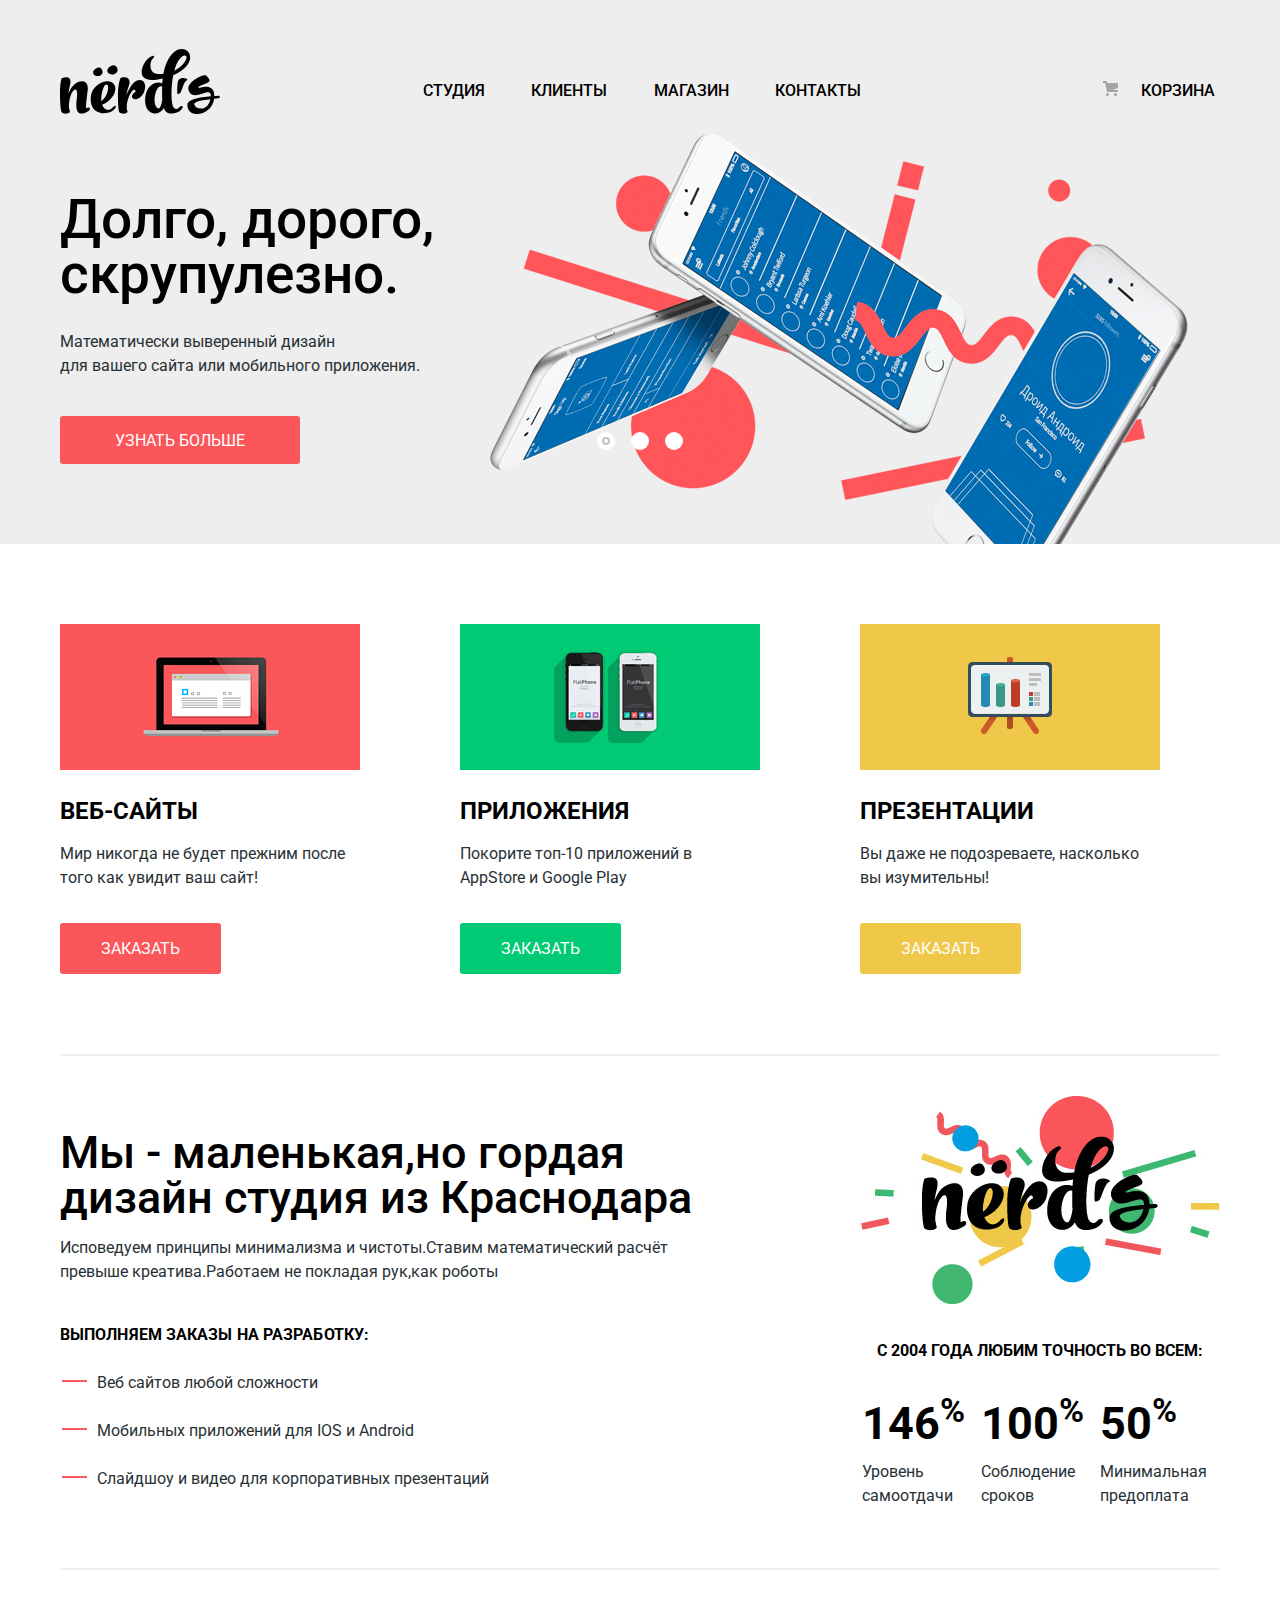
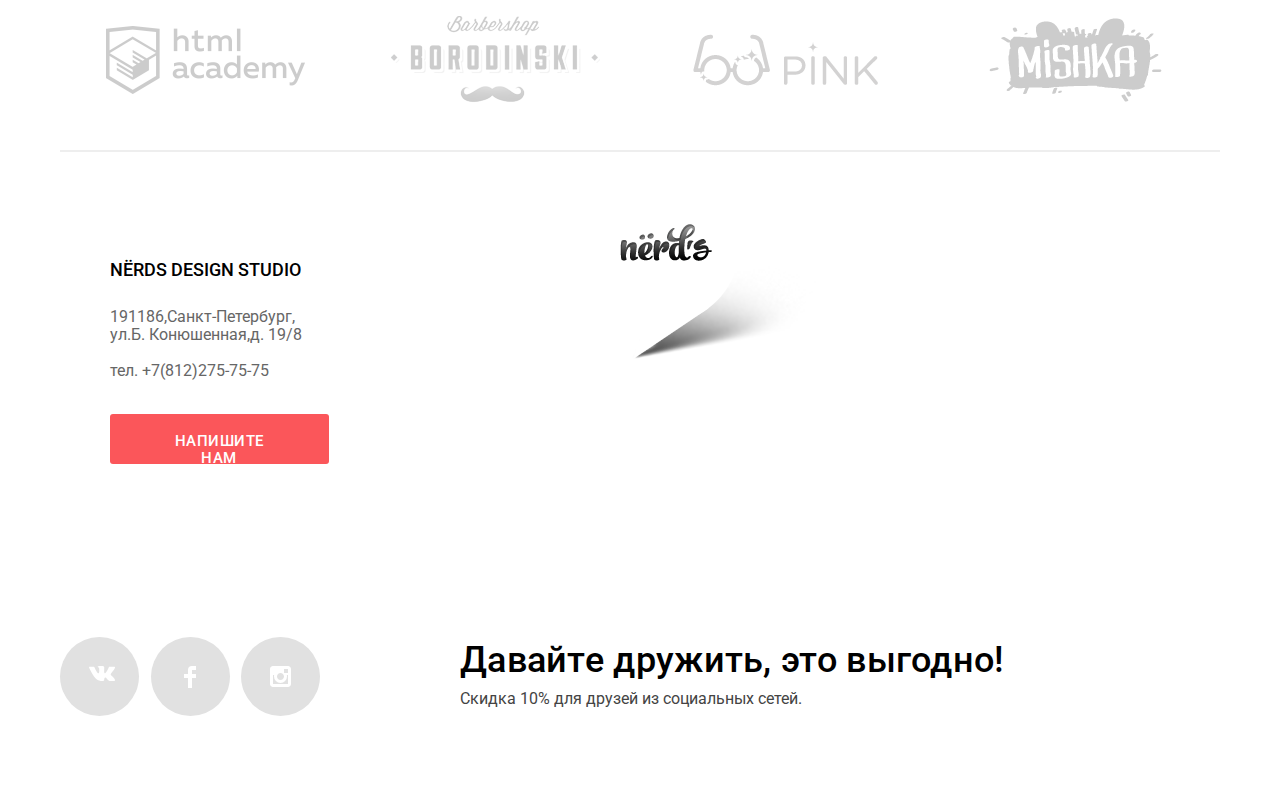
==== commit dc0724ae: "D" ====
--- a/index.html
+++ b/index.html
@@ -3,94 +3,116 @@
   <head>
     <meta charset="utf-8" />
     <title>HTML Academy: Нёрдс</title>
-    <link href="https://fonts.googleapis.com/css?family=Roboto:400,500&display=swap&subset=cyrillic" rel="stylesheet">
-    <link rel="stylesheet"  href="css/normalize.css">
-    <link rel="stylesheet"  href="css/style.css">
+    <link
+      href="https://fonts.googleapis.com/css?family=Roboto:400,500&display=swap&subset=cyrillic"
+      rel="stylesheet"
+    />
+    <link rel="stylesheet" href="css/normalize.css" />
+    <link rel="stylesheet" href="css/style.css" />
   </head>
 
   <body>
     <header class="main-header">
-      
       <nav class="main-navigation do-center">
-          <div class="logo-nav">
-              <a href="#" class="main-logo" title="Главная страница"
-                ><img
-                  src="img/nerds-logo.svg"
-                  width="160"
-                  height="65"
-                  alt="логотип сайта"
-                />
-              </a>
-              </div>
+        <div class="logo-nav">
+          <a href="index.html" class="main-logo" title="Главная страница"
+            ><img
+              src="img/nerds-logo.svg"
+              width="160"
+              height="65"
+              alt="логотип сайта"
+            />
+          </a>
+        </div>
         <ul class="main-item">
-          <li><a href="studio">Студия</a></li>
+          <li><a href="index.html">Студия</a></li>
           <li><a href="clients">Клиенты </a></li>
-          <li><a href="shop">Магазин </a></li>
+          <li><a href="shop.html">Магазин </a></li>
           <li><a href="contacts">Контакты </a></li>
         </ul>
         <ul class="ul-basket">
-          <li><a href="#">
-              <img class="basket-icon" src="img/basket-icon.svg" alt="Корзина" width="15" height="15">Корзина</a></li>
+          <li>
+            <a href="#">
+              <img
+                class="basket-icon"
+                src="img/basket-icon.svg"
+                alt="Корзина"
+                width="15"
+                height="15"
+              />Корзина</a
+            >
+          </li>
         </ul>
       </nav>
     </header>
     <main>
-        <h1 class="visually-hidden">Сайт дизайн-студии NЁRDS</h1>
-        <section class="slider">
-            <div class="do-center">
-                <h2 class="visually-hidden">Преимущества</h2>
-
-                <div class="slider-controls">
-                    <i class="active"></i>
-                    <i></i>
-                    <i></i>
-                </div>
-
-                <ul class="slider-list">
-                    <li class="slider-item">
-                        <h3>Долго, дорого,<br> скрупулезно.</h3>
-                        <p>Математически выверенный дизайн<br> для вашего сайта или мобильного приложения.</p>
-                        <a class="slider-item-button" href="#">Узнать больше</a>
-                    </li>
-                    <li class="slider-item">
-                        <h3>Любим математику как никто другой</h3>
-                        <p>Никакого креатива, только математические формулы для расчета идеальных пропорций.</p>
-                        <a class="slider-item-button" href="#">Узнать больше</a>
-                    </li>
-                    <li class="slider-item">
-                        <h3>Только ночь,<br> только хардкор</h3>
-                        <p>Работать днем, как все? Мы против этого.<br> Ближе к полуночи работа только начинается.</p>
-                        <a class="slider-item-button" href="#">Узнать больше</a>
-                </ul>
-            </div>
-        </section>
-
-      <section class="do-center">
-        <div class="products">
-        <div class="products-div web-sites">
-          <h4>веб-сайты</h4>
-          <p>
-            Мир никогда не будет прежним<br />
-            после того как увидит ваш сайт!
-          </p>
-          <a href="#" class="btn-product btn-product-red">заказать</a>
-        </div>
-        <div class="products-div applications">
-          <h4>приложения</h4>
-          <p>
-            покорите топ-10 приложений<br />
-            AppStore и Google Play
-          </p>
-          <a href="#" class="btn-product btn-product-green">заказать</a>
-        </div>
-        <div class="products-div presentations">
-          <h4>презентации</h4>
-          <p>
-            Вы да же не подозреваете<br />
-            насколько вы изумительны!
-          </p>
-          <a href="#" class="btn-product btn-product-yellow">заказать</a>
-        </div>
+      <h1 class="visually-hidden">Сайт дизайн-студии NЁRDS</h1>
+      <section class="slider">
+        <div class="do-center">
+          <h2 class="visually-hidden">Преимущества</h2>
+
+          <div class="slider-controls">
+            <i class="active"></i>
+            <i></i>
+            <i></i>
+          </div>
+
+          <ul class="slider-list">
+            <li class="slider-item">
+              <h3>
+                Долго, дорого,<br />
+                скрупулезно.
+              </h3>
+              <p>
+                Математически выверенный дизайн<br />
+                для вашего сайта или мобильного приложения.
+              </p>
+              <a class="slider-item-button" href="#">Узнать больше</a>
+            </li>
+            <li class="slider-item">
+              <h3>Любим математику как никто другой</h3>
+              <p>
+                Никакого креатива, только математические формулы для расчета
+                идеальных пропорций.
+              </p>
+              <a class="slider-item-button" href="#">Узнать больше</a>
+            </li>
+            <li class="slider-item">
+              <h3>
+                Только ночь,<br />
+                только хардкор
+              </h3>
+              <p>
+                Работать днем, как все? Мы против этого.<br />
+                Ближе к полуночи работа только начинается.
+              </p>
+              <a class="slider-item-button" href="#">Узнать больше</a>
+            </li>
+          </ul>
+        </div>
+      </section>
+
+      <section class="our-offers">
+        <div class="do-center">
+          <ul class="promo">
+            <li class="promo-card">
+              <h4>Веб-сайты</h4>
+              <p class="web-p">
+                Мир никогда не будет прежним после того как увидит ваш сайт!
+              </p>
+              <a class="promo-web" href="#">Заказать</a>
+            </li>
+            <li class="promo-card">
+              <h4>Приложения</h4>
+              <p>Покорите топ-10 приложений в AppStore и Google Play</p>
+              <a class="promo-app" href="#">Заказать</a>
+            </li>
+            <li class="promo-card">
+              <h4>Презентации</h4>
+              <p>Вы даже не подозреваете, насколько вы изумительны!</p>
+              <a class="promo-pres" href="#">Заказать</a>
+            </li>
+          </ul>
         </div>
       </section>
       <section class="info-studio do-center">
@@ -112,47 +134,58 @@
           </ul>
         </div>
         <div class="info-img">
-            <img src="img/nerds-illustration.jpg" width="360" height="208" alt="логотип студии NЁRDS">
-            <table>
-              <caption>с 2004 года Любим точность во всем:</caption>
-              <tr>
-                  <th>146<sup>%</sup></th>
-                  <th>100<sup>%</sup></th>
-                  <th>50<sup>%</sup></th>
-              </tr>
-              <tr>
-                  <td>Уровень самоотдачи</td>
-                  <td>Соблюдение сроков</td>
-                  <td>Минимальная предоплата</td>
-              </tr>
+          <img
+            src="img/nerds-illustration.jpg"
+            width="360"
+            height="208"
+            alt="логотип студии NЁRDS"
+          />
+          <table>
+            <caption>
+              с 2004 года Любим точность во всем:
+            </caption>
+            <tr>
+              <th>146<sup>%</sup></th>
+              <th>100<sup>%</sup></th>
+              <th>50<sup>%</sup></th>
+            </tr>
+            <tr>
+              <td>Уровень самоотдачи</td>
+              <td>Соблюдение сроков</td>
+              <td>Минимальная предоплата</td>
+            </tr>
           </table>
         </div>
       </section>
       <section class="partners-logo">
         <h2 class="visually-hidden">Наши довольные клиенты</h2>
         <ul class="logos do-center">
-            <li>
-                <a class="logos-htmlac" href="https://htmlacademy.ru/intensive/htmlcss" ></a>
-            </li>
-            <li>
-                <a class="logos-borodinski" href="#" ></a>
-            </li>
-            <li>
-                <a class="logos-pink" href="#" ></a>
-            </li>
-            <li>
-                <a class="logos-mishka" href="#" ></a>
-            </li>
+          <li>
+            <a
+              class="logos-htmlac"
+              href="https://htmlacademy.ru/intensive/htmlcss"
+            ></a>
+          </li>
+          <li>
+            <a class="logos-borodinski" href="#"></a>
+          </li>
+          <li>
+            <a class="logos-pink" href="#"></a>
+          </li>
+          <li>
+            <a class="logos-mishka" href="#"></a>
+          </li>
         </ul>
-    </section>
+      </section>
     </main>
     <footer class="main-footer">
-        <div class="geo-card-section">
-
-            <iframe src="https://www.google.com/maps/embed?pb=!1m18!1m12!1m3!1d999.2989379886815!2d30.32193696367673!3d59.93881456367508!2m3!1f0!2f0!3f0!3m2!1i1024!2i768!4f13.1!3m3!1m2!1s0x4696310fca145cc1%3A0x42b32648d8238007!2z0JHQvtC70YzRiNCw0Y8g0JrQvtC90Y7RiNC10L3QvdCw0Y8g0YPQuy4sIDE5LzgsINCh0LDQvdC60YIt0J_QtdGC0LXRgNCx0YPRgNCzLCAxOTExODY!5e0!3m2!1sru!2sru!4v1560018260750!5m2!1sru!2sru" height="416" style="border:0"></iframe>
-
-
-        </div>
+      <div class="geo-card-section">
+        <iframe
+          src="https://www.google.com/maps/embed?pb=!1m18!1m12!1m3!1d999.2989379886815!2d30.32193696367673!3d59.93881456367508!2m3!1f0!2f0!3f0!3m2!1i1024!2i768!4f13.1!3m3!1m2!1s0x4696310fca145cc1%3A0x42b32648d8238007!2z0JHQvtC70YzRiNCw0Y8g0JrQvtC90Y7RiNC10L3QvdCw0Y8g0YPQuy4sIDE5LzgsINCh0LDQvdC60YIt0J_QtdGC0LXRgNCx0YPRgNCzLCAxOTExODY!5e0!3m2!1sru!2sru!4v1560018260750!5m2!1sru!2sru"
+          height="416"
+          style="border:0"
+        ></iframe>
+      </div>
       <section class="map-section do-center">
         <div class="studio-location">
           <h4 class="location-adress">NЁRDS DESIGN STUDIO</h4>
@@ -161,74 +194,138 @@
             ул.Б. Конюшенная,д. 19/8
           </p>
           <p class="text-gray">тел. +7(812)275-75-75</p>
-          <a href="#" class="contact-us" >Напишите нам</a>
+          <a href="#" class="contact-us">Напишите нам</a>
         </div>
         <div class="geo-card-marker">
-            <img width="231" height="190" src="img/map-marker.png" alt="Маркер NЁRDS для карты">
-        </div>
-      
-      <div class="modal-write-us">
-        <div class="modal-header">
-
+          <img
+            width="231"
+            height="190"
+            src="img/map-marker.png"
+            alt="Маркер NЁRDS для карты"
+          />
+        </div>
+
+        <div class="modal-write-us">
+          <div class="modal-header">
             <h2>Напишите нам</h2>
 
-            <button class="modal-close" ">
-                <svg xmlns="http://www.w3.org/2000/svg" width="21" height="21" viewBox="0 0 21 21">
-                    <path fill="#FB565A" d="M13.328 10.5l7.371-7.371a1.003 1.003 0 0 0 0-1.414L19.285.3a1.003 1.003 0 0 0-1.414 0L10.5 7.672 3.129.301a1.003 1.003 0 0 0-1.414 0L.301 1.715a1.003 1.003 0 0 0 0 1.414L7.672 10.5.301 17.871a1.003 1.003 0 0 0 0 1.414l1.415 1.414a1.003 1.003 0 0 0 1.414 0l7.371-7.371 7.371 7.371a1.003 1.003 0 0 0 1.414 0l1.414-1.414a1.003 1.003 0 0 0 0-1.414L13.328 10.5z" />
-                </svg>
+            <button class="modal-close">
+              <svg
+                xmlns="http://www.w3.org/2000/svg"
+                width="21"
+                height="21"
+                viewBox="0 0 21 21"
+              >
+                <path
+                  fill="#FB565A"
+                  d="M13.328 10.5l7.371-7.371a1.003 1.003 0 0 0 0-1.414L19.285.3a1.003 1.003 0 0 0-1.414 0L10.5 7.672 3.129.301a1.003 1.003 0 0 0-1.414 0L.301 1.715a1.003 1.003 0 0 0 0 1.414L7.672 10.5.301 17.871a1.003 1.003 0 0 0 0 1.414l1.415 1.414a1.003 1.003 0 0 0 1.414 0l7.371-7.371 7.371 7.371a1.003 1.003 0 0 0 1.414 0l1.414-1.414a1.003 1.003 0 0 0 0-1.414L13.328 10.5z"
+                />
+              </svg>
             </button>
-
-        </div>
-
-        <form class="modal-form" method="post" action="https://echo.htmlacademy.ru">
-
+          </div>
+
+          <form
+            class="modal-form"
+            method="post"
+            action="https://echo.htmlacademy.ru"
+          >
             <div class="modal-form-field">
-                <label for="cl-name">Ваше имя:</label>
-                <input id="cl-name" type="text" name="client-name" value="" placeholder="ИмяФамилия">
+              <label for="cl-name">Ваше имя:</label>
+              <input
+                id="cl-name"
+                type="text"
+                name="client-name"
+                value=""
+                placeholder="ИмяФамилия"
+              />
             </div>
 
             <div class="modal-form-field">
-                <label for="cl-email">Ваш e-mail:</label>
-                <input id="cl-email" type="email" name="client-email" value="" placeholder="email@example.com">
+              <label for="cl-email">Ваш e-mail:</label>
+              <input
+                id="cl-email"
+                type="email"
+                name="client-email"
+                value=""
+                placeholder="email@example.com"
+              />
             </div>
 
             <div class="modal-form-field modal-cl-letter">
-                <label for="cl-letter">Текст письма:</label>
-                <textarea id="cl-letter" placeholder="В свободной форме"></textarea>
+              <label for="cl-letter">Текст письма:</label>
+              <textarea
+                id="cl-letter"
+                placeholder="В свободной форме"
+              ></textarea>
             </div>
 
-            <input class="modal-main-button" type="submit" value="Отправить">
-
-        </form>
-    </div>
-
-
-   
-    <div class="footer-letters">
-      <h2>Давайте дружить, это выгодно!</h2>
-      <p>Скидка 10% для друзей из социальных сетей.</p>
-  </div>
-  <ul class="footer-buttons">
-      <li class="footer-button">
-          <a href="#" class="social-button vk-icon" aria-label="мы во вКонтакте">
-              <svg xmlns="http://www.w3.org/2000/svg" width="26" height="15" viewBox="0 0 26 15">
-                  <path fill="#FFF" d="M16.138 11.51c.956-.309 2.18 2.04 3.483 2.939.978.681 1.727.534 1.727.534l3.473-.05s1.815-.112.957-1.554c-.071-.12-.503-1.069-2.585-3.022-2.177-2.043-1.882-1.712.739-5.244 1.597-2.153 2.236-3.468 2.036-4.028-.192-.539-1.365-.399-1.365-.399L20.69.713c-.381.001-.704.119-.851.515-.003.004-.621 1.666-1.445 3.079-1.741 2.989-2.436 3.148-2.724 2.961-.661-.433-.494-1.737-.494-2.664 0-2.897.432-4.105-.846-4.417-.427-.104-.739-.172-1.828-.182-1.392-.021-2.574 0-3.244.329-.445.223-.786.712-.579.74.26.035.843.16 1.155.586.401.552.389 1.789.389 1.789s.229 3.411-.54 3.834c-.528.29-1.25-.302-2.803-3.016-.793-1.388-1.392-2.922-1.392-2.922s-.116-.285-.326-.441c-.25-.185-.6-.244-.6-.244L.848.684S.29.7.085.946c-.182.218-.015.668-.015.668s2.909 6.881 6.203 10.347c3.02 3.182 6.452 2.971 6.452 2.971h1.555s.469-.054.709-.312c.224-.24.214-.691.214-.691s-.031-2.109.935-2.419z" />
+            <input class="modal-main-button" type="submit" value="Отправить" />
+          </form>
+        </div>
+
+        <div class="footer-letters">
+          <h2>Давайте дружить, это выгодно!</h2>
+          <p>Скидка 10% для друзей из социальных сетей.</p>
+        </div>
+        <ul class="footer-buttons">
+          <li class="footer-button">
+            <a
+              href="#"
+              class="social-button vk-icon"
+              aria-label="мы во вКонтакте"
+            >
+              <svg
+                xmlns="http://www.w3.org/2000/svg"
+                width="26"
+                height="15"
+                viewBox="0 0 26 15"
+              >
+                <path
+                  fill="#FFF"
+                  d="M16.138 11.51c.956-.309 2.18 2.04 3.483 2.939.978.681 1.727.534 1.727.534l3.473-.05s1.815-.112.957-1.554c-.071-.12-.503-1.069-2.585-3.022-2.177-2.043-1.882-1.712.739-5.244 1.597-2.153 2.236-3.468 2.036-4.028-.192-.539-1.365-.399-1.365-.399L20.69.713c-.381.001-.704.119-.851.515-.003.004-.621 1.666-1.445 3.079-1.741 2.989-2.436 3.148-2.724 2.961-.661-.433-.494-1.737-.494-2.664 0-2.897.432-4.105-.846-4.417-.427-.104-.739-.172-1.828-.182-1.392-.021-2.574 0-3.244.329-.445.223-.786.712-.579.74.26.035.843.16 1.155.586.401.552.389 1.789.389 1.789s.229 3.411-.54 3.834c-.528.29-1.25-.302-2.803-3.016-.793-1.388-1.392-2.922-1.392-2.922s-.116-.285-.326-.441c-.25-.185-.6-.244-.6-.244L.848.684S.29.7.085.946c-.182.218-.015.668-.015.668s2.909 6.881 6.203 10.347c3.02 3.182 6.452 2.971 6.452 2.971h1.555s.469-.054.709-.312c.224-.24.214-.691.214-.691s-.031-2.109.935-2.419z"
+                />
               </svg>
-          </a>
-      </li>
-      <li class="footer-button">
-          <a href="#" class="social-button fb-icon" aria-label="мы в Фейсбуке">
-              <svg xmlns="http://www.w3.org/2000/svg" width="12" height="22" viewBox="0 0 12 22">
-                  <path fill="#FFF" d="M12 4V0H8a4 4 0 0 0-4 4v4H0v4h4v10h4V12h4V8H8V4h4z" /></svg>
-          </a>
-      </li>
-      <li class="footer-button">
-          <a href="#" class="social-button insta-icon" aria-label="мы в Инстаграме">
-              <svg xmlns="http://www.w3.org/2000/svg" width="21" height="21" viewBox="0 0 21 21">
-                  <path fill="#FFF" d="M18 0H3C1.35 0 0 1.35 0 3v15c0 1.65 1.35 3 3 3h15c1.65 0 3-1.35 3-3V3c0-1.65-1.35-3-3-3zm-7.5 7c1.93 0 3.5 1.57 3.5 3.5S12.43 14 10.5 14 7 12.43 7 10.5 8.57 7 10.5 7zM18 18H3V9h1.181A6.504 6.504 0 0 0 4 10.5a6.5 6.5 0 1 0 13 0 6.45 6.45 0 0 0-.181-1.5H18v9zm0-11h-4V3h4v4z" /></svg>
-          </a>
-      </li>
-  </ul>
+            </a>
+          </li>
+          <li class="footer-button">
+            <a
+              href="#"
+              class="social-button fb-icon"
+              aria-label="мы в Фейсбуке"
+            >
+              <svg
+                xmlns="http://www.w3.org/2000/svg"
+                width="12"
+                height="22"
+                viewBox="0 0 12 22"
+              >
+                <path
+                  fill="#FFF"
+                  d="M12 4V0H8a4 4 0 0 0-4 4v4H0v4h4v10h4V12h4V8H8V4h4z"
+                />
+              </svg>
+            </a>
+          </li>
+          <li class="footer-button">
+            <a
+              href="#"
+              class="social-button insta-icon"
+              aria-label="мы в Инстаграме"
+            >
+              <svg
+                xmlns="http://www.w3.org/2000/svg"
+                width="21"
+                height="21"
+                viewBox="0 0 21 21"
+              >
+                <path
+                  fill="#FFF"
+                  d="M18 0H3C1.35 0 0 1.35 0 3v15c0 1.65 1.35 3 3 3h15c1.65 0 3-1.35 3-3V3c0-1.65-1.35-3-3-3zm-7.5 7c1.93 0 3.5 1.57 3.5 3.5S12.43 14 10.5 14 7 12.43 7 10.5 8.57 7 10.5 7zM18 18H3V9h1.181A6.504 6.504 0 0 0 4 10.5a6.5 6.5 0 1 0 13 0 6.45 6.45 0 0 0-.181-1.5H18v9zm0-11h-4V3h4v4z"
+                />
+              </svg>
+            </a>
+          </li>
+        </ul>
       </section>
     </footer>
     <script src="js/script.js"></script>
--- a/css/style.css
+++ b/css/style.css
@@ -1,1764 +1 @@
-body {
-  margin: 0;
-  padding: 0;
-  font-family: "Roboto", Arial, sans-serif;
-  font-size: 16px;
-  text-align: left;
-  line-height: 1.5;
-  color: #283136;
-  min-width: 1200px;
-}
-h3 {
-  
-   
-    font-family: Roboto;
-    font-size: 36px;
-    font-weight: bold;
-    font-style: normal;
-    font-stretch: normal;
-    line-height: 1;
-    letter-spacing: normal;
-    text-align: left;
-    margin:35px 0 0 0 ;
-   
-  
-}
-
-h4 {
-
-  font-family: Roboto;
-  font-size: 24px;
-  font-weight: bold;
-  font-style: normal;
-  font-stretch: normal;
-  line-height: 1.25;
-  letter-spacing: normal;
-  text-align: left;
-  color: #000000;
-  text-transform: uppercase;
-
-}
-section{
-  padding:0;
-  margin:0;
-}
-a {
-  color:black;
-  
-  text-decoration: none;
-}
-.do-center-catalog {
-  display: -webkit-box;
-  display: -ms-flexbox;
-  display: flex;
-  -webkit-box-pack: justify;
-  -ms-flex-pack: justify;
-  justify-content: space-between;
-}
-.catalog {
-  margin: 0;
-  padding: 0;
-}
-.catalog h1 {
-  margin: 0 0 60px 0;
-  padding: 44px 0 93px 0;
-  font-size: 55px;
-  font-weight: 500;
-  color: #000000;
-  text-align: center;
-  vertical-align: baseline;
-  background-color: #eeeeee;
-}
-
-.main-logo img{
-  width: 160px;
-  height: 65px;
-  object-fit: contain;
-}
-.main-header {
-  margin: 0;
-  padding: 0;
-  background-color: #eee;
- 
-}
-.main-navigation a{
-  font-size: 16px;
-  font-weight: 500;
-  outline: 0;
-}
-.main-item,
-.logo-nav,
-.ul-basket
-{    list-style: none;
-  color: #000;
-      padding: 0;
-  min-height: 65px;}
-.main-item {
-  display: -webkit-box;
-  display: -ms-flexbox;
-  display: flex;
-  -webkit-box-pack: justify;
-  -ms-flex-pack: justify;
-  justify-content: space-between;
-  -ms-flex-wrap: wrap;
-  flex-wrap: wrap;
-  margin: 0;
-  width: 438px;
-}
-.ul-basket{
-  margin: 0;
-  margin-left: 36px;
-  padding: 0;
-  width: 120px;
-  min-height: 65px;
-}
-.main-item li,
-.ul-basket li
-{
-  margin: 0;
-  display: block;
-  padding: 30px 0;
-}
-.main-navigation a:hover {
-  color: #fb565a;
-}
-
-.main-navigation {
-  
-    display: -webkit-box;
-    display: -ms-flexbox;
-    display: flex;
-    -webkit-box-pack: justify;
-    -ms-flex-pack: justify;
-    justify-content: space-between;
-    width: 1160px;
-    min-height: 80px;
-    padding-top: 49px;
-    text-transform: uppercase;
-    color: #000;
-
-}
-.logo-nav {
-  margin: 0;
-  padding: 0;
-  width: 160px;
-  min-height: 65px;
-  outline: none;
-}
-.slider {
-  margin: 0;
-  padding: 0;
-  min-width: 1160px;
-  min-height: 408px;
-  position: relative;
-  background-color: #eeeeee;
-}
-
-.slider-list {
-  margin: 0;
-  padding: 0;
-  min-height: 408px;
-  list-style: none;
-}
-
-.slider-item {
-  margin: 0;
-  padding: 0;
-  display: none;
-}
-
-.slider-item h3 {
-  max-width: 600px;
-  margin: 0;
-  margin-top: -19px;
-  margin-bottom: 28px;
-  padding: 0;
-  font-size: 55px;
-  line-height: 55px;
-  font-weight: 500;
-  color: #000000;
-}
-
-.slider-item p {
-  max-width: 430px;
-  margin: 0;
-  margin-bottom: 38px;
-  padding: 0;
-  line-height: 1.5;
-
-}
-
-.slider-item:nth-child(1) {
-  display: block;
-}
-
-.slider-item {
-  display: none;
-  min-height: 250px;
-  padding: 78px 0 80px 0;
-}
-
-.slider-item:nth-child(1) {
-  background-image: url("../img/slide-picture1.png");
-  background-repeat: no-repeat;
-  background-position: 93% 0;
-}
-
-.slider-item:nth-child(2) {
-
-  background-image: url("../img/slide-picture2.png");
-  background-repeat: no-repeat;
-  background-position: 100% 0;
-}
-
-.slider-item:nth-child(3) {
-  background-image: url("../img/slide-picture3.png");
-  background-repeat: no-repeat;
-  background-position: 100% 20px;
-}
-
-.slider-controls {
-  position: absolute;
-  left: 50%;
-  bottom: 102px;
-  z-index: 100;
-
-  width: 160px;
-  height: 18px;
-
-  text-align: center;
-  font-size: 0;
-  -webkit-transform: translateX(-50%);
-  -ms-transform: translateX(-50%);
-  transform: translateX(-50%);
-}
-
-.slider-controls .active::before {
-  content: "";
-  position: absolute;
-  left: 50%;
-  top: 50%;
-  z-index: 2;
-  width: 4px;
-  height: 4px;
-  margin: -4px;
-  background-color: inherit;
-  border: 2px solid #c1c1c1;
-  border-radius: 50%;
-}
-
-.slider-controls i {
-  position: relative;
-  display: inline-block;
-  vertical-align: middle;
-  width: 18px;
-  height: 18px;
-  padding: 8px;
-  border-radius: 50%;
-  cursor: pointer;
-
-}
-
-.slider-controls i::after {
-  content: "";
-  position: absolute;
-  top: 8px;
-  left: 8px;
-  border-radius: 50%;
-  z-index: 1;
-  width: 18px;
-  height: 18px;
-  background: #ffffff;
-}
-
-.slider-list a {
-  display: block;
-  width: 240px;
-  padding: 16px 0 14px 0;
-  font-size: 16px;
-  line-height: 18px;
-  color: #ffffff;
-  text-transform: uppercase;
-  text-align: center;
-  text-decoration: none;
-  background-color: #fb565a;
-  border-radius: 3px;
-  border: none;
-  outline: none;
-}
-
-.slider-list a:hover,
-.slider-list a:focus {
-  background-color: #e74246;
-}
-
-.slider-list a:active {
-  color: rgba(255, 255, 255, 0.3);
-  background-color: #d7373b;
-  -webkit-box-shadow: 0 3px rgba(0, 0, 0, 0.1) inset;
-  box-shadow: 0 3px rgba(0, 0, 0, 0.1) inset;
-}
-.controls {
-  width: 261px;
-}
-
-.controls fieldset {
-  margin: 0;
-  padding: 0;
-  border: none;
-  margin-bottom: 34px;
-}
-
-.controls fieldset:first-child {
-  margin-bottom: 60px;
-}
-
-.controls legend {
-  margin: 0;
-  margin-bottom: 18px;
-  padding: 0;
-  font-size: 18px;
-  font-weight: 700;
-  line-height: 24px;
-  letter-spacing: 0.5px;
-  text-align: left;
-  text-transform: uppercase;
-  color: #000000;
-}
-
-.price-fieldset legend {
-  margin-bottom: 52px;
-}
-
-
-.controls label {
-  position: relative;
-  display: block;
-  -webkit-user-select: none;
-  -moz-user-select: none;
-  -ms-user-select: none;
-  user-select: none;
-}
-
-.controls ul {
-  margin: 0;
-  padding: 0;
-}
-
-.controls-option {
-  margin-bottom: 15px;
-  padding-left: 35px;
-}
-
-.range-controls {
-  position: relative;
-  height: 41px;
-  margin-bottom: 15px;
-  padding-top: 39px;
-  padding-left: 20px;
-  padding-right: 20px;
-  background-color: #f1f1f1;
-  border-radius: 5px;
-}
-
-.range-controls .scale {
-  height: 2px;
-  background: #d7dcde;
-}
-
-.range-controls .bar {
-  width: 70%;
-  height: 2px;
-
-  background: #00ca74;
-}
-
-.range-controls .toggle {
-  position: absolute;
-  top: 31px;
-  left: 0;
-  width: 4px;
-  height: 4px;
-  padding: 0;
-  border: 8px solid #ffffff;
-  border-radius: 50%;
-  background-color: #ababab;
-  -webkit-box-shadow: 0 2px 1px 0 #cfcfcf;
-  box-shadow: 0 2px 1px 0 #cfcfcf;
-}
-
-.range-controls .toggle-min {
-  left: 18px;
-}
-
-.range-controls .toggle-max {
-  left: 160px;
-}
-
-.price-controls {
-  font-size: 0;
-}
-
-.price-controls label {
-  display: inline-block;
-  vertical-align: baseline;
-  width: 50%;
-  font-size: 16px;
-  text-transform: uppercase;
-}
-
-.price-controls input {
-  font-family: Roboto, Arial, sans-serif;
-  font-size: 16px;
-  text-align: center;
-  color: #283136;
-  width: 60px;
-  padding: 8px 10px;
-  margin-left: 10px;
-  border: none;
-  border-radius: 5px;
-  background: #f1f1f1;
-}
-
-.max-price {
-  text-align: right;
-}
-.modal-header {
-  display: -webkit-box;
-  display: -ms-flexbox;
-  display: flex;
-  -webkit-box-pack: justify;
-  -ms-flex-pack: justify;
-  justify-content: space-between;
-  width: 766px;
-  margin: 0 auto;
-}
-.modal-form {
-  margin: 0 auto;
-  display: -webkit-box;
-  display: -ms-flexbox;
-  display: flex;
-  -webkit-box-pack: justify;
-  -ms-flex-pack: justify;
-  justify-content: space-between;
-  -ms-flex-wrap: wrap;
-  flex-wrap: wrap;
-  min-width: 760px;
-}
-
-.modal-form-field input[type="text"],
-.modal-form-field input[type="email"] {
-  display: block;
-  width: 345px;
-  height: 50px;
-  padding-left: 15px;
-  text-align: left;
-  color: rgba(68, 68, 68, 0.5);
-  vertical-align: middle;
-  border: 2px solid #d7dcde;
-  border-radius: 3px;
-  margin-bottom: 36px;
-  outline: none;
-}
-
-
-.modal-form-field input[type="text"]:hover,
-.modal-form-field input[type="email"]:hover,
-.modal-form-field textarea:hover {
-  border: 2px solid #b4b9bb;
-}
-
-.modal-form-field input[type="text"]:focus,
-.modal-form-field input[type="email"]:focus,
-.modal-form-field textarea:focus {
-  color: #444444;
-  border: 2px solid #000000;
-}
-
-.modal-form-field input[type="text"]:focus::-webkit-input-placeholder,
-.modal-form-field input[type="email"]:focus::-webkit-input-placeholder,
-.modal-form-field textarea:focus::-webkit-input-placeholder {
-  color: #444444;
-}
-
-.modal-form-field input[type="text"]:focus:-ms-input-placeholder,
-.modal-form-field input[type="email"]:focus:-ms-input-placeholder,
-.modal-form-field textarea:focus:-ms-input-placeholder {
-  color: #444444;
-}
-
-.modal-form-field input[type="text"]:focus::-ms-input-placeholder,
-.modal-form-field input[type="email"]:focus::-ms-input-placeholder,
-.modal-form-field textarea:focus::-ms-input-placeholder {
-  color: #444444;
-}
-
-.modal-form-field input[type="text"]:focus::placeholder,
-.modal-form-field input[type="email"]:focus::placeholder,
-.modal-form-field textarea:focus::placeholder {
-  color: #444444;
-}
-
-.modal-form-field input[type="text"]:invalid,
-.modal-form-field input[type="email"]:invalid,
-.modal-form-field textarea:invalid {
-  color: #e74246;
-  border: 2px solid #e74246;
-}
-
-.modal-form-field label {
-  font-size: 16px;
-  font-weight: bold;
-  text-align: left;
-  line-height: 18px;
-}
-
-.modal-form-field textarea {
-  width: 752px;
-  height: 118px;
-  padding: 15px;
-  text-align: left;
-  color: rgba(68, 68, 68, 0.5);
-  vertical-align: middle;
-  border: 2px solid #d7dcde;
-  border-radius: 3px;
-  outline: none;
-}
-
-.modal-form input[type="submit"] {
-  display: block;
-  width: 260px;
-  height: 50px;
-  padding: 19px 84px 18px 82px;
-  margin-top: 47px;
-  text-transform: uppercase;
-  text-align: center;
-  line-height: 1.13;
-  font-size: 16px;
-  font-weight: 500;
-  color: #ffffff;
-  background-color: #fb565a;
-  border: none;
-  border-radius: 3px;
-  outline: none;
-}
-
-.modal-form input[type="submit"]:hover,
-.modal-form input[type="submit"]:focus {
-  background-color: #e74246;
-}
-
-.modal-form input[type="submit"]:active {
-  color: rgba(255, 255, 255, 0.3);
-  background-color: #d7373b;
-  -webkit-box-shadow: 0 3px rgba(0, 0, 0, 0.1) inset;
-  box-shadow: 0 3px rgba(0, 0, 0, 0.1) inset;
-}
-
-.controls-checkbox+label::before {
-  content: "";
-  position: absolute;
-  top: -2px;
-  left: -36px;
-  width: 23px;
-  height: 23px;
-  background-image: url(../img/checkbox-off.svg);
-}
-
-.controls-checkbox+label:hover::before {
-  content: "";
-  position: absolute;
-  top: -2px;
-  left: -36px;
-  width: 23px;
-  height: 23px;
-  background-image: url(../img/checkbox-hover-off.svg);
-}
-
-.controls-checkbox:focus+label::before {
-  content: "";
-  position: absolute;
-  top: -2px;
-  left: -36px;
-  width: 23px;
-  height: 23px;
-  background-image: url(../img/checkbox-hover-off.svg);
-}
-
-
-.controls-checkbox:checked+label::before {
-  content: "";
-  position: absolute;
-  top: -2px;
-  left: -36px;
-  width: 27px;
-  height: 23px;
-  background-image: url(../img/checkbox-on.svg);
-}
-
-.controls-checkbox:checked+label:hover::before {
-  content: "";
-  position: absolute;
-  top: -2px;
-  left: -36px;
-  width: 27px;
-  height: 23px;
-  background-image: url(../img/checkbox-hover-on.svg);
-}
-
-.controls-checkbox:focus:checked+label::before {
-  content: "";
-  position: absolute;
-  top: -2px;
-  left: -36px;
-  width: 27px;
-  height: 23px;
-  background-image: url(../img/checkbox-hover-on.svg);
-}
-
-.controls-checkbox:disabled+label::before {
-  content: "";
-  position: absolute;
-  top: -2px;
-  left: -36px;
-  width: 27px;
-  height: 23px;
-  background-repeat: no-repeat;
-  background-image: url(../img/checkbox-disabled.svg);
-}
-
-.controls-checkbox:disabled+label:hover::before {
-  content: "";
-  position: absolute;
-  top: -2px;
-  left: -36px;
-  width: 27px;
-  height: 23px;
-  background-repeat: no-repeat;
-  background-image: url(../img/checkbox-disabled.svg);
-}
-
-.controls-checkbox:focus:disabled+label::before {
-  content: "";
-  position: absolute;
-  top: -2px;
-  left: -36px;
-  width: 27px;
-  height: 23px;
-  background-repeat: no-repeat;
-  background-image: url(../img/checkbox-disabled.svg);
-}
-
-.controls-checkbox:checked:disabled+label::before {
-  content: "";
-  position: absolute;
-  top: -2px;
-  left: -36px;
-  width: 27px;
-  height: 23px;
-  background-image: url(../img/checkbox-disabled-on.svg);
-}
-
-.controls-checkbox:checked:disabled+label:hover::before {
-  content: "";
-  position: absolute;
-  top: -2px;
-  left: -36px;
-  width: 27px;
-  height: 23px;
-  background-image: url(../img/checkbox-disabled-on.svg);
-}
-
-.controls-checkbox:focus:checked:disabled+label::before {
-  content: "";
-  position: absolute;
-  top: -2px;
-  left: -36px;
-  width: 27px;
-  height: 23px;
-  background-image: url(../img/checkbox-disabled-on.svg);
-}
-
-.controls-checkbox:disabled+label {
-  color: rgba(40, 49, 54, 0.1);
-}
-
-.controls-checkbox:disabled+label:hover {
-  color: rgba(40, 49, 54, 0.1);
-}
-
-.controls-checkbox:focus:disabled+label {
-  color: rgba(40, 49, 54, 0.1);
-}
-
-.features label:hover,
-.gridtype label:hover {
-  color: #4d4d4d;
-}
-
-.controls-checkbox:focus label,
-.controls-radio:focus label {
-  color: #4d4d4d;
-}
-
-.controls-radio+label::before {
-  content: "";
-  position: absolute;
-  top: -3px;
-  left: -36px;
-  width: 21px;
-  height: 21px;
-  border-radius: 50%;
-  border: 4px solid rgba(77, 77, 77, 0.4);
-
-}
-
-.controls-radio:checked+label::after {
-  content: "";
-  position: absolute;
-  top: 5px;
-  left: -28px;
-  width: 13px;
-  height: 13px;
-  border-radius: 50%;
-  background-color: rgba(77, 77, 77, 0.4);
-
-}
-
-
-.controls-radio:hover+label::before {
-  content: "";
-  position: absolute;
-  top: -3px;
-  left: -36px;
-  width: 21px;
-  height: 21px;
-  border-radius: 50%;
-  border: 4px solid #4d4d4d;
-
-}
-
-.controls-radio:checked:hover+label::after {
-  content: "";
-  position: absolute;
-  top: 5px;
-  left: -28px;
-  width: 13px;
-  height: 13px;
-  border-radius: 50%;
-  background-color: #4d4d4d;
-
-}
-
-.controls-radio:focus+label::before {
-  content: "";
-  position: absolute;
-  top: -3px;
-  left: -36px;
-  width: 21px;
-  height: 21px;
-  border-radius: 50%;
-  border: 4px solid #4d4d4d;
-
-}
-
-.controls-radio:checked:focus+label::after {
-  content: "";
-  position: absolute;
-  top: 5px;
-  left: -28px;
-  width: 13px;
-  height: 13px;
-  border-radius: 50%;
-  background-color: #4d4d4d;
-
-}
-
-.controls-radio:disabled+label::before {
-  content: "";
-  position: absolute;
-  top: -3px;
-  left: -36px;
-  width: 21px;
-  height: 21px;
-  border-radius: 50%;
-  border: 4px solid rgba(40, 49, 54, 0.1);
-
-}
-
-.controls-radio:checked:disabled+label::after {
-  content: "";
-  position: absolute;
-  top: 5px;
-  left: -28px;
-  width: 13px;
-  height: 13px;
-  border-radius: 50%;
-  background-color: rgba(40, 49, 54, 0.1);
-
-}
-
-
-.controls-radio:disabled+label,
-.controls-radio:disabled+label:hover,
-.controls-radio:focus:disabled+label {
-  color: rgba(40, 49, 54, 0.1);
-}
-
-.controls-button {
-  display: block;
-  width: 260px;
-  height: 50px;
-  padding: 19px auto;
-  text-transform: uppercase;
-  text-align: center;
-  line-height: 18px;
-  font-size: 16px;
-  font-weight: 500;
-  color: #000000;
-  background-color: #eeeeee;
-  border: none;
-  outline: none;
-  border-radius: 3px;
-}
-
-.controls-button:hover,
-.controls-button:focus {
-  background-color: #dfdfdf;
-}
-
-.controls-button:active {
-  color: rgba(0, 0, 0, 0.3);
-  background-color: #d5d5d5;
-  -webkit-box-shadow: inset 0px 3px 0 0 rgba(0, 1, 1, 0.1);
-  box-shadow: inset 0px 3px 0 0 rgba(0, 1, 1, 0.1);
-}
-
-.designs {
-  width: 760px;
-}
-
-.designs li,
-.controls li {
-  list-style: none;
-}
-.design-sorting {
-  margin: 0;
-  padding: 0;
-  display: -webkit-box;
-  display: -ms-flexbox;
-  display: flex;
-  -webkit-box-orient: horizontal;
-  -webkit-box-direction: normal;
-  -ms-flex-direction: row;
-  flex-direction: row;
-  -webkit-box-pack: justify;
-  -ms-flex-pack: justify;
-  justify-content: space-between;
-  width: 760px;
-  min-height: 78px;
-  border: none;
-}
-
-.design-sorting h3 {
-  margin: 0;
-  padding: 0;
-  display: block;
-  width: 133px;
-  min-height: 14px;
-  font-size: 18px;
-  font-weight: 700;
-  line-height: 1;
-  text-align: left;
-  text-transform: uppercase;
-  color: #000000;
-}
-.sorting-wrapper {
-  margin: 0;
-  padding: 0;
-  display: -webkit-box;
-  display: -ms-flexbox;
-  display: flex;
-  width: 360px;
-  -webkit-box-orient: horizontal;
-  -webkit-box-direction: normal;
-  -ms-flex-direction: row;
-  flex-direction: row;
-  -webkit-box-pack: justify;
-  -ms-flex-pack: justify;
-  justify-content: space-between;
-}
-
-.sorting-links {
-  margin: 0;
-  padding: 0;
-  display: -webkit-box;
-  display: -ms-flexbox;
-  display: flex;
-  -webkit-box-orient: horizontal;
-  -webkit-box-direction: normal;
-  -ms-flex-direction: row;
-  flex-direction: row;
-  -webkit-box-pack: justify;
-  -ms-flex-pack: justify;
-  justify-content: space-between;
-  width: 270px;
-}
-
-.sorting-buttons {
-  margin: 0;
-  padding: 0;
-  display: -webkit-box;
-  display: -ms-flexbox;
-  display: flex;
-  -webkit-box-orient: horizontal;
-  -webkit-box-direction: normal;
-  -ms-flex-direction: row;
-  flex-direction: row;
-  -webkit-box-pack: justify;
-  -ms-flex-pack: justify;
-  justify-content: space-between;
-  width: 40px;
-}
-
-.sorting-links a {
-  font-size: 14px;
-  text-align: left;
-  text-transform: uppercase;
-  line-height: 1.29;
-  color: rgba(0, 0, 0, 0.3);
-  outline: none;
-}
-
-.sorting-links a:hover,
-.sorting-links a:focus {
-  color: rgba(0, 0, 0, 0.6);
-}
-
-.sorting-buttons a:hover path,
-.sorting-buttons a:focus path {
-  fill: rgba(0, 0, 0, 0.6);
-}
-
-.sorting-buttons a {
-  outline: none;
-}
-
-.sorting-links a:active {
-  color: #000000;
-}
-
-.sorting-buttons a:active path {
-  fill: #231F20;
-}
-
-.sorting-links-current a {
-  color: #000000;
-  outline: none;
-}
-
-.sorting-buttons-current path {
-  fill: #231F20;
-}
-
-.design-cards {
-  margin: 0;
-  padding: 0;
-  display: -webkit-box;
-  display: -ms-flexbox;
-  display: flex;
-  -webkit-box-pack: justify;
-  -ms-flex-pack: justify;
-  justify-content: space-between;
-  -ms-flex-wrap: wrap;
-  flex-wrap: wrap;
-}
-
-.design-card {
-  margin: 0;
-  padding: 0;
-  position: relative;
-  width: 360px;
-  height: 576px;
-  border-top-left-radius: 5px;
-  border-top-right-radius: 5px;
-  padding-top: 40px;
-  margin-bottom: 33px;
-
-}
-
-.design-card-header {
-  position: absolute;
-  top: 0;
-  right: 1px;
-  width: 358px;
-  height: 40px;
-  border-top-left-radius: 5px;
-  border-top-right-radius: 5px;
-  opacity: 0.12;
-  z-index: 2;
-}
-
-.design-card-info {
-  margin: 0;
-  padding: 0;
-  position: absolute;
-  bottom: 0;
-  left: 0;
-  display: -webkit-box;
-  display: -ms-flexbox;
-  display: flex;
-  -webkit-box-orient: vertical;
-  -webkit-box-direction: normal;
-  -ms-flex-direction: column;
-  flex-direction: column;
-  -ms-flex-pack: distribute;
-  justify-content: space-around;
-  width: 360px;
-  max-height: 576px;
-  background-color: #eeeeee;
-  overflow-y: auto;
-  display: none;
-}
-
-.design-card:hover .design-card-info {
-  z-index: 3;
-  display: block;
-}
-
-.design-card:hover .design-card-header {
-  opacity: 1;
-}
-
-.design-card-price:focus .design-card-info {
-  z-index: 3;
-  display: block;
-}
-
-.design-card-price:focus .design-card-header {
-  opacity: 1;
-}
-
-.design-card:hover,
-.design-card:focus {
-  -webkit-box-shadow: 0px 6px 15px 0 rgba(0, 1, 1, 0.25);
-  box-shadow: 0px 6px 15px 0 rgba(0, 1, 1, 0.25);
-}
-
-.design-card-textheader {
-  margin: 30px auto 0 auto;
-  padding: 0;
-  font-size: 18px;
-  font-weight: bold;
-  text-transform: uppercase;
-  text-align: center;
-  line-height: 30px;
-}
-
-.design-card-textheader a {
-  color: #000000;
-  outline: none;
-}
-
-.design-card-textheader a:hover,
-.design-card-textheader a:focus {
-  color: #fb565a;
-}
-
-.design-card-textheader a:active {
-  color: rgba(0, 0, 0, 0.3);
-}
-
-.design-card-text {
-  margin: 0;
-  padding: 0;
-  text-align: center;
-  white-space: pre-line;
-}
-
-.design-card-price {
-  display: block;
-  width: 80px;
-  height: 13px;
-  padding: 19px 60px 18px 60px;
-  margin: 30px auto 43px auto;
-  text-transform: uppercase;
-  font-size: 16px;
-  font-weight: 500;
-  line-height: 1.13;
-  text-align: center;
-  border-radius: 3px;
-  color: #ffffff;
-  background-color: #fb565a;
-  outline: none;
-}
-
-.design-card-price:hover,
-.design-card-price:focus {
-  background-color: #e74246;
-}
-
-.design-card-price:active {
-  background-color: #d7373b;
-  -webkit-box-shadow: inset 0px 3px 0 0 rgba(0, 1, 1, 0.1);
-  box-shadow: inset 0px 3px 0 0 rgba(0, 1, 1, 0.1);
-}
-
-.paginator-list {
-  margin: 0;
-  padding: 22px 0 0 0;
-  display: -webkit-box;
-  display: -ms-flexbox;
-  display: flex;
-  -ms-flex-wrap: wrap;
-  flex-wrap: wrap;
-  list-style: none;
-}
-
-.paginator-item a {
-  display: block;
-  padding: 19px 20px;
-  margin-right: 11px;
-  font-size: 16px;
-  font-weight: 500;
-  text-align: center;
-  text-transform: uppercase;
-  line-height: 1.13;
-  color: #000000;
-  background-color: #eeeeee;
-  border-radius: 3px;
-  outline: none;
-}
-
-.paginator-item:last-child a {
-  padding: 19px 79px;
-  margin-right: 0;
-}
-
-.paginator-item a:hover,
-.paginator-item a:focus {
-  background-color: #dfdfdf;
-}
-
-.paginator-item a:active {
-  -webkit-box-shadow: inset 0px 3px 0 0 rgba(0, 1, 1, 0.1);
-  box-shadow: inset 0px 3px 0 0 rgba(0, 1, 1, 0.1);
-  background-color: #d5d5d5;
-  color: rgba(0, 0, 0, 0.3);
-}
-
-.paginator-item-current a {
-  background-color: #ffffff;
-  -webkit-box-shadow: inset 0 0 0 3px rgb(219, 219, 219);
-  box-shadow: inset 0 0 0 3px rgb(219, 219, 219);
-}
-.do-center {
-  width: 1160px;
-  margin: 0 auto;
-}
-
-
-
-.basket-icon {
-  margin-left: 3px;
-  margin-right: 23px;
-}
-
-.info-studio h2 {
-  margin: 34px 0 0;
-  padding: 0;
-  font-size: 45px;
-  font-weight: 500;
-  line-height: 1;
-  text-align: left;
-  color: #000;
-}
-
-.info-studio h5 {
-  font-size: 16px;
-  font-weight: 700;
-  line-height: 1.5;
-  text-transform: uppercase;
-  color: #000;
-  padding: 0;
-  letter-spacing: .1px;
-  margin: 39px 0 0;
-  text-align: left;
-}
-.info-studio li {
-  position: relative;
-    padding: 0;
-    margin: 24px 0 0 -3px;
-}
-.info-studio li::before {
-  content: "";
-    display: block;
-    position: absolute;
-    top: 9px;
-    left: -35px;
-    width: 25px;
-    height: 2px;
-    background-color: #fb565a;
-}
-.info-studio ul{
-  list-style:none;
-}
-.info-img th{ 
-  font-weight: 700;
-  color: #000;
-  font-size: 45px;
-}
-.info-img th,
-.info-img td {
-  margin: 0;
-  padding: 0;
-  width: 120px;
-  text-align: left;
-
-}
-.info-img caption {
-  margin: 28px 0 25px;
-  text-align: center;
-  font-size: 16px;
-  font-weight: 700;
-  line-height: 1.5;
-  text-transform: uppercase;
-  color: #000;
-}
-.logos {
-  list-style: none;
-  -webkit-box-pack: justify;
-  -ms-flex-wrap: wrap;
-  flex-wrap: wrap;
-  -ms-flex-line-pack: center;
-  align-content: center;
-  min-height: 180px;
-  padding: 0;
-  margin: 0 auto;
-  border-top: 2px solid #eee;
-  border-bottom: 2px solid #eee;
-  -ms-flex-pack: justify;
-  justify-content: space-between;
-}
-.logos, .logos li {
-  display: -webkit-box;
-  display: -ms-flexbox;
-  display: flex;
-  -webkit-box-align: center;
-  -ms-flex-align: center;
-  align-items: center;
-}
-.logos li {
-  -ms-flex-pack: distribute;
-  justify-content: space-around;
-  width: 290px;
-  height: 90px;
-}
-.logos a {
-  display: block;
-  width: 210px;
-  height: 90px;
-}
-
-.logos-htmlac {
-  outline: none;
-  background-repeat: no-repeat;
-  background-position: center;
-  background-image: url("../img/logo-1.png");
-}
-
-.logos-htmlac:hover,
-.logos-htmlac:focus {
-  background-image: url("../img/logo-1-hover.png");
-}
-
-.logos-htmlac:active {
-  background-image: url("../img/logo-1-active.png");
-}
-
-.logos-borodinski {
-  outline: none;
-  background-repeat: no-repeat;
-  background-position: center;
-  background-image: url("../img/logo-2.png");
-}
-
-.logos-borodinski:hover,
-.logos-borodinski:focus {
-  background-image: url("../img/logo-2-hover.png");
-}
-
-.logos-borodinski:active {
-  background-image: url("../img/logo-2-active.png");
-}
-
-.logos-pink {
-  outline: none;
-  background-repeat: no-repeat;
-  background-position: center;
-  background-image: url("../img/logo-3.png");
-}
-
-.logos-pink:hover,
-.logos-pink:focus {
-  background-repeat: no-repeat;
-  background-position: center;
-  background-image: url("../img/logo-3-hover.png");
-}
-
-.logos-pink:active {
-  background-repeat: no-repeat;
-  background-position: center;
-  background-image: url("../img/logo-3-active.png");
-}
-
-.logos-mishka {
-  outline: none;
-  background-repeat: no-repeat;
-  background-position: center;
-  background-image: url("../img/logo-4.png");
-}
-
-.logos-mishka:hover,
-.logos-mishka:focus {
-  background-repeat: no-repeat;
-  background-position: center;
-  background-image: url("../img/logo-4-hover.png");
-}
-
-.logos-mishka:active {
-  background-repeat: no-repeat;
-  background-position: center;
-  background-image: url("../img/logo-4-active.png");
-}
-
-.products {
-  
-  margin: 80px 0;
-  max-width: 1100px;
-  display: -webkit-box;
-  display: -ms-flexbox;
-  display: flex;
-  -webkit-box-pack: justify;
-  -ms-flex-pack: justify;
-  justify-content: space-between;
-  -ms-flex-wrap: wrap;
-  flex-wrap: wrap;
-}
-
-.btn-product {
-  display: block;
-  margin: 0;
-  padding: 19px 39px 18px 39px;
-  text-transform: uppercase;
-  text-decoration: none;
-
-  font-family: Roboto;
-  font-size: 16px;
-  font-weight: 500;
-  font-style: normal;
-  font-stretch: normal;
-  line-height: 1.13;
-  letter-spacing: normal;
-  text-align: center;
-  color: #ffffff;
-  width: 82px;
-  height: 13px;
-
-  margin-top: 50px;
-}
-
-.btn-product-red {
-  background-color: #fb565a;
-}
-
-.btn-product-green {
-
-  background-color: #00ca74;
-}
-
-
-.btn-product-yellow {
-
-
-  background-color: #efc84a;
-}
-
-.products-div {
-  
-  width: 300px;
-  height: 200px;
-  padding: 146px 0 0 0;
-
-
-}
-
-.products-div>* {
-  margin: 25px 0 0 0;
-
-}
-
-.products-div *:nth-child(3) {
-  margin: 30px 0 0 0;
-}
-
-.products-div p {
-
-
-  font-family: Roboto;
-  font-size: 16px;
-  font-weight: normal;
-  font-style: normal;
-  font-stretch: normal;
-  line-height: 1.5;
-  letter-spacing: normal;
-  text-align: left;
-  color: #283136;
-
-}
-.info-studio {
-  display: -webkit-box;
-    display: -ms-flexbox;
-    display: flex;
-    -webkit-box-pack: justify;
-    -ms-flex-pack: justify;
-    justify-content: space-between;
-    margin: 0 auto;
-    padding-top: 40px;
-    padding-bottom: 58px;
-    border-top: 2px solid #eee;
-
-}
-.number-list {
-  width: 360px;
-    height: 120px;
-}
-.cap {
-  margin: 28px 0 25px;
-  text-align: center;
-}
-.info-block {    display: block;
-  width: 650px;
-
-
-}
-.info-img {
-  display: block;
-    width: 360px;
-
-
-}
-.web-sites{
-  background: url("../img/illustration-1.jpg") 0 0 no-repeat;
-
-}
-.applications {
-  background: url("../img/advantage-picture-green.jpg") 0 0 no-repeat;
-}
-.presentations {
-  background: url("../img/illustration-3.jpg") 0 0 no-repeat;
-}
-.social-list {
-  display: flex;
-  align-items: center;
-  justify-content: flex-start;
-
-
-
-}
-
-
-.social-list ul {
-display:flex;
-list-style-type:none;
-margin-left:100px;
-}
-.social-list li {
-  margin-right:11px;
-}
-.btn-social{
-  display:inline-block;
-  border-radius: 50%;
-   width: 79px;
-   height: 79px;
-   font-size: 0;
-   
- 
-
-}
-.btn-social-vk {
-  background: #e1e1e1 url("../img/vk-icon.svg") 50% 50% no-repeat;
-
-}
-.btn-social-fb {
-  background: #e1e1e1 url("../img/fb-icon.svg") 50% 50% no-repeat;
-
-}
-.btn-social-insta{
-  background: #e1e1e1 url("../img/insta-icon.svg") 50% 50% no-repeat;
-
-}
-.social-list p {
-  font-family: Roboto;
-  font-size: 16px;
-  font-weight: normal;
-  font-style: normal;
-  font-stretch: normal;
-  line-height: 1.38;
-  letter-spacing: normal;
-  text-align: left;
-  color: #444444;
-}
-.social-friends{
-  margin-left:139px;
-}
-.visually-hidden {
-  position: absolute;
-  width: 1px;
-  height: 1px;
-  margin: -1px;
-  border: 0;
-  padding: 0;
-  white-space: nowrap;
-  -webkit-clip-path: inset(100%);
-  clip-path: inset(100%);
-  clip: rect(0 0 0 0);
-  overflow: hidden;
-}
-.geo-card-section {
-  margin: 0;
-  display: block;
-  width: 100%;
-  margin-left: 0;
-  margin-right: 0;
-  height: 416px;
-}
-
-.geo-card-section iframe {
-  width: 100%;
-}
-.studio-location {
-  display: -webkit-box;
-  display: -ms-flexbox;
-  display: flex;
-  -webkit-box-pack: justify;
-  -ms-flex-pack: justify;
-  justify-content: space-between;
-  -webkit-box-orient: vertical;
-  -webkit-box-direction: normal;
-  -ms-flex-direction: column;
-  flex-direction: column;
-  position: absolute;
-  left: 0;
-  bottom: 271px;
-  width: 219px;
-  height: 210px;
-  padding: 50px;
-  background-color: #ffffff;
-}
-.studio-location h4{
-  margin: 0;
-    padding: 0;
-    padding-bottom: 6px;
-    text-align: left;
-    font-size: 18px;
-    font-weight: 500;
-    line-height: 1.67;
-    color: #000000;
-}
-.studio-location p {
-  margin: 0;
-    padding: 0;
-    display: inline-block;
-    vertical-align: baseline;
-    width: 210px;
-    text-align: left;
-    font-size: 16px;
-    line-height: 1.13;
-    color: #666666;
-}
-.contact-us {
-  width: 128px;
-    height: 12px;
-    padding: 19px 46px 19px 45px;
-    text-transform: uppercase;
-    font-size: 15px;
-    font-weight: 500;
-    line-height: 1.13;
-    text-align: center;
-    color: #ffffff;
-    letter-spacing: 0.5px;
-    border: none;
-    border-radius: 3px;
-    background-color: #fb565a;
-    margin-top: 17px;
-    outline: none;
-    cursor: pointer;
-}
-.contact-us:hover,
-.contact-us:focus {
-  background-color: #e74246;
-}
-.contact-us:active {
-  color: rgba(255, 255, 255, 0.3);
-    background-color: #d7373b;
-    -webkit-box-shadow: 0 3px rgba(0, 0, 0, 0.1) inset;
-    box-shadow: 0 3px rgba(0, 0, 0, 0.1) inset;
-}
-.modal-write-us {
-  display: none;
-  position: absolute;
-  bottom: 100px;
-  left: 140px;
-  width: 760px;
-  height: 430px;
-  margin: 10px auto;
-  padding: 100px 80px;
-  background-color: #ffffff;
-  -webkit-box-shadow: 0 20px 40px 0 rgba(0, 1, 1, 0.75);
-  box-shadow: 0 20px 40px 0 rgba(0, 1, 1, 0.75);
-}
-
-.modal-write-us-showme {
-  display: block;
-  -webkit-animation-name: float;
-  animation-name: float;
-  -webkit-animation-duration: 0.7s;
-  animation-duration: 0.7s;
-}
-.modal-close {
-  margin: 0;
-  padding: 0;
-  width: 21px;
-  height: 21px;
-  background-color: transparent;
-  outline: none;
-  border: 0;
-  cursor: pointer;
-}
-
-.modal-close path {
-  fill: rgba(251, 86, 90, 0.3);
-}
-
-.modal-close path:hover,
-.modal-close path:focus {
-  fill: rgba(251, 86, 90);
-}
-
-.modal-close path:active {
-  fill: rgba(251, 86, 90, 0.1);
-}
-
-
-.modal-error {
-  -webkit-animation-name: shake;
-  animation-name: shake;
-  -webkit-animation-duration: 0.6s;
-  animation-duration: 0.6s;
-}
-.map-section {
-  position: relative;
-    padding: 69px 0;
-    display: -webkit-box;
-    display: -ms-flexbox;
-    display: flex;
-    -webkit-box-orient: horizontal;
-    -webkit-box-direction: reverse;
-    -ms-flex-direction: row-reverse;
-    flex-direction: row-reverse;
-    -webkit-box-pack: end;
-    -ms-flex-pack: end;
-    justify-content: flex-end;
-}
-.geo-card-marker {
-  display: block;
-  position: absolute;
-  bottom: 350px;
-  left: 680px;
-}
-.footer-letters {
-  margin: auto auto auto 140px;
-  padding: 0;
-  width: 550px;
-  height: 80px;
-}
-
-.footer-letters h2 {
-  margin: 0;
-  margin-top: 5px;
-  padding: 0;
-  font-size: 36px;
-  font-weight: 500;
-  letter-spacing: 0.3px;
-  line-height: 1;
-  text-align: left;
-  color: #000000;
-}
-
-.footer-letters p {
-  margin: 0;
-  padding: 0;
-  font-size: 16px;
-  line-height: 1.38;
-  text-align: left;
-  color: #444444;
-  margin-top: 10px;
-}
-.footer-buttons {
-  display: -webkit-box;
-  display: -ms-flexbox;
-  display: flex;
-  -webkit-box-pack: justify;
-  -ms-flex-pack: justify;
-  justify-content: space-between;
-  -ms-flex-wrap: wrap;
-  flex-wrap: wrap;
-  width: 260px;
-  margin: 0;
-  padding: 0;
-
-}
-
-.footer-button {
-  list-style: none;
-  padding: 0;
-  margin: 0;
-
-}
-
-.footer-buttons a {
-  display: inline-block;
-  border-radius: 50%;
-  background-color: #e1e1e1;
-  width: 79px;
-  height: 79px;
-  text-align: center;
-  vertical-align: middle;
-  outline: none;
-}
-
-.footer-buttons svg {
-  margin: 29px;
-}
-.footer-main {
-  margin-top: 58px;
-  padding: 0;
-
-}
-
-
-
-.social-button:hover,
-.social-button:focus {
-  background-color: #e74246;
-}
-
-.social-button:active {
-  background-color: #d7373b;
-}
-
-.social-button:active path {
-  fill: rgba(255, 255, 255, 0.3);
-}
-
+body{margin:0;padding:0;font-family:"Roboto",Arial,sans-serif;font-size:16px;text-align:left;line-height:1.5;color:#283136;min-width:1200px}h3{font-family:Roboto,Arial,sans-serif;font-size:36px;font-weight:700;font-style:normal;font-stretch:normal;line-height:1;letter-spacing:normal;text-align:left;margin:35px 0 0}h4{font-family:Roboto,Arial,sans-serif;font-size:24px;font-weight:700;font-style:normal;font-stretch:normal;line-height:1.25;letter-spacing:normal;text-align:left;color:#000;text-transform:uppercase}section{padding:0;margin:0}a{color:#000;text-decoration:none}.do-center-catalog{display:-webkit-box;display:-ms-flexbox;display:flex;-webkit-box-pack:justify;-ms-flex-pack:justify;justify-content:space-between}.catalog{margin:0;padding:0}.catalog h1{margin:0 0 60px;padding:44px 0 93px;font-size:55px;font-weight:500;color:#000;text-align:center;vertical-align:baseline;background-color:#eee}.main-logo img{width:160px;height:65px;object-fit:contain}.main-header{margin:0;padding:0;background-color:#eee}.main-navigation a{font-size:16px;font-weight:500;outline:0}.main-item,.logo-nav,.ul-basket{list-style:none;color:#000;padding:0;min-height:65px}.main-item{display:-webkit-box;display:-ms-flexbox;display:flex;-webkit-box-pack:justify;-ms-flex-pack:justify;justify-content:space-between;-ms-flex-wrap:wrap;flex-wrap:wrap;margin:0;width:438px}.ul-basket{margin:0;margin-left:36px;padding:0;width:120px;min-height:65px}.main-item li,.ul-basket li{margin:0;display:block;padding:30px 0}.main-navigation a:hover{color:#fb565a}.main-navigation{display:-webkit-box;display:-ms-flexbox;display:flex;-webkit-box-pack:justify;-ms-flex-pack:justify;justify-content:space-between;width:1160px;min-height:80px;padding-top:49px;text-transform:uppercase;color:#000}.promo{margin:80px 0;padding:0;max-width:1100px;display:-webkit-box;display:-ms-flexbox;display:flex;-webkit-box-pack:justify;-ms-flex-pack:justify;justify-content:space-between;-ms-flex-wrap:wrap;flex-wrap:wrap}.promo-card{margin:0;padding:0;width:300px;min-height:350px}.promo-card h4::before{content:"";display:block;width:300px;height:146px;margin-bottom:26px}.promo-card:nth-child(1) h4::before{background-image:url(../img/illustration-1.jpg)}.promo-card:nth-child(2) h4::before{background-image:url(../img/advantage-picture-green.jpg)}.promo-card:nth-child(3) h4::before{background-image:url(../img/illustration-3.jpg)}.our-offers{margin:0;padding:0}.promo h4{margin:0;padding:0;font-size:24px;line-height:1.25;text-transform:uppercase;color:#000}.promo li{margin:0;padding:0;list-style:none}.promo a{width:160px;height:50px;padding:16px 41px;text-transform:uppercase;color:#fff;font-weight:16px;text-align:center;border-radius:3px;outline:none}.promo p{font-size:16px;line-height:1.5;color:#283136;white-space:pre-line;margin-bottom:47px}.promo-web{background-color:#fb565a}.promo-web:hover,.promo-web:focus{background-color:#e74246}.promo-web:active{color:rgba(255,255,255,0.3);background-color:#d7373b}.promo-app{background-color:#00ca74}.promo-app:hover,.promo-app:focus{background-color:#00bc6c}.promo-app:active{color:rgba(255,255,255,0.3);background-color:#00aa62}.promo-pres{background-color:#efc84a}.promo-pres:hover,.promo-pres:focus{background-color:#eab534}.promo-pres:active{color:rgba(255,255,255,0.3);background-color:#e5a722}.logo-nav{margin:0;padding:0;width:160px;min-height:65px;outline:none}.slider{margin:0;padding:0;min-width:1160px;min-height:408px;position:relative;background-color:#eee}.slider-list{margin:0;padding:0;min-height:408px;list-style:none}.slider-item{margin:0;padding:0;display:none}.slider-item h3{max-width:600px;margin:0;margin-top:-19px;margin-bottom:28px;padding:0;font-size:55px;line-height:55px;font-weight:500;color:#000}.slider-item p{max-width:430px;margin:0;margin-bottom:38px;padding:0;line-height:1.5}.slider-item:nth-child(1){display:block}.slider-item{display:none;min-height:250px;padding:78px 0 80px}.slider-item:nth-child(1){background-image:url(../img/slide-picture1.png);background-repeat:no-repeat;background-position:93% 0}.slider-item:nth-child(2){background-image:url(../img/slide-picture2.png);background-repeat:no-repeat;background-position:100% 0}.slider-item:nth-child(3){background-image:url(../img/slide-picture3.png);background-repeat:no-repeat;background-position:100% 20px}.slider-controls{position:absolute;left:50%;bottom:102px;z-index:100;width:160px;height:18px;text-align:center;font-size:0;-webkit-transform:translateX(-50%);-ms-transform:translateX(-50%);transform:translateX(-50%)}.slider-controls .active::before{content:"";position:absolute;left:50%;top:50%;z-index:2;width:4px;height:4px;margin:-4px;background-color:inherit;border:2px solid #c1c1c1;border-radius:50%}.slider-controls i{position:relative;display:inline-block;vertical-align:middle;width:18px;height:18px;padding:8px;border-radius:50%;cursor:pointer}.slider-controls i::after{content:"";position:absolute;top:8px;left:8px;border-radius:50%;z-index:1;width:18px;height:18px;background:#fff}.slider-list a{display:block;width:240px;padding:16px 0 14px;font-size:16px;line-height:18px;color:#fff;text-transform:uppercase;text-align:center;text-decoration:none;background-color:#fb565a;border-radius:3px;border:none;outline:none}.slider-list a:hover,.slider-list a:focus{background-color:#e74246}.slider-list a:active{color:rgba(255,255,255,0.3);background-color:#d7373b;-webkit-box-shadow:0 3px rgba(0,0,0,0.1) inset;box-shadow:0 3px rgba(0,0,0,0.1) inset}.controls{width:261px}.controls fieldset{margin:0;padding:0;border:none;margin-bottom:34px}.controls fieldset:first-child{margin-bottom:60px}.controls legend{margin:0;margin-bottom:18px;padding:0;font-size:18px;font-weight:700;line-height:24px;letter-spacing:.5px;text-align:left;text-transform:uppercase;color:#000}.price-fieldset legend{margin-bottom:52px}.controls label{position:relative;display:block;-webkit-user-select:none;-moz-user-select:none;-ms-user-select:none;user-select:none}.controls ul{margin:0;padding:0}.controls-option{margin-bottom:15px;padding-left:35px}.range-controls{position:relative;height:41px;margin-bottom:15px;padding-top:39px;padding-left:20px;padding-right:20px;background-color:#f1f1f1;border-radius:5px}.range-controls .scale{height:2px;background:#d7dcde}.range-controls .bar{width:70%;height:2px;background:#00ca74}.range-controls .toggle{position:absolute;top:31px;left:0;width:4px;height:4px;padding:0;border:8px solid #fff;border-radius:50%;background-color:#ababab;-webkit-box-shadow:0 2px 1px 0 #cfcfcf;box-shadow:0 2px 1px 0 #cfcfcf}.range-controls .toggle-min{left:18px}.range-controls .toggle-max{left:160px}.price-controls{font-size:0}.price-controls label{display:inline-block;vertical-align:baseline;width:50%;font-size:16px;text-transform:uppercase}.price-controls input{font-family:Roboto,Arial,sans-serif;font-size:16px;text-align:center;color:#283136;width:60px;padding:8px 10px;margin-left:10px;border:none;border-radius:5px;background:#f1f1f1}.max-price{text-align:right}.modal-header{display:-webkit-box;display:-ms-flexbox;display:flex;-webkit-box-pack:justify;-ms-flex-pack:justify;justify-content:space-between;width:766px;margin:0 auto}.modal-form{margin:0 auto;display:-webkit-box;display:-ms-flexbox;display:flex;-webkit-box-pack:justify;-ms-flex-pack:justify;justify-content:space-between;-ms-flex-wrap:wrap;flex-wrap:wrap;min-width:760px}.modal-form-field input[type="text"],.modal-form-field input[type="email"]{display:block;width:345px;height:50px;padding-left:15px;text-align:left;color:rgba(68,68,68,0.5);vertical-align:middle;border:2px solid #d7dcde;border-radius:3px;margin-bottom:36px;outline:none}.modal-form-field input[type="text"]:hover,.modal-form-field input[type="email"]:hover,.modal-form-field textarea:hover{border:2px solid #b4b9bb}.modal-form-field input[type="text"]:focus,.modal-form-field input[type="email"]:focus,.modal-form-field textarea:focus{color:#444;border:2px solid #000}.modal-form-field input[type="text"]:focus::-webkit-input-placeholder,.modal-form-field input[type="email"]:focus::-webkit-input-placeholder,.modal-form-field textarea:focus::-webkit-input-placeholder{color:#444}.modal-form-field input[type="text"]:focus:-ms-input-placeholder,.modal-form-field input[type="email"]:focus:-ms-input-placeholder,.modal-form-field textarea:focus:-ms-input-placeholder{color:#444}.modal-form-field input[type="text"]:focus::-ms-input-placeholder,.modal-form-field input[type="email"]:focus::-ms-input-placeholder,.modal-form-field textarea:focus::-ms-input-placeholder{color:#444}.modal-form-field input[type="text"]:focus::placeholder,.modal-form-field input[type="email"]:focus::placeholder,.modal-form-field textarea:focus::placeholder{color:#444}.modal-form-field input[type="text"]:invalid,.modal-form-field input[type="email"]:invalid,.modal-form-field textarea:invalid{color:#e74246;border:2px solid #e74246}.modal-form-field label{font-size:16px;font-weight:700;text-align:left;line-height:18px}.modal-form-field textarea{width:752px;height:118px;padding:15px;text-align:left;color:rgba(68,68,68,0.5);vertical-align:middle;border:2px solid #d7dcde;border-radius:3px;outline:none}.modal-form input[type="submit"]{display:block;width:260px;height:50px;padding:19px 84px 18px 82px;margin-top:47px;text-transform:uppercase;text-align:center;line-height:1.13;font-size:16px;font-weight:500;color:#fff;background-color:#fb565a;border:none;border-radius:3px;outline:none}.modal-form input[type="submit"]:hover,.modal-form input[type="submit"]:focus{background-color:#e74246}.modal-form input[type="submit"]:active{color:rgba(255,255,255,0.3);background-color:#d7373b;-webkit-box-shadow:0 3px rgba(0,0,0,0.1) inset;box-shadow:0 3px rgba(0,0,0,0.1) inset}.controls-checkbox+label::before{content:"";position:absolute;top:-2px;left:-36px;width:23px;height:23px;background-image:url(../img/checkbox-off.svg)}.controls-checkbox+label:hover::before{content:"";position:absolute;top:-2px;left:-36px;width:23px;height:23px;background-image:url(../img/checkbox-hover-off.svg)}.controls-checkbox:focus+label::before{content:"";position:absolute;top:-2px;left:-36px;width:23px;height:23px;background-image:url(../img/checkbox-hover-off.svg)}.controls-checkbox:checked+label::before{content:"";position:absolute;top:-2px;left:-36px;width:27px;height:23px;background-image:url(../img/checkbox-on.svg)}.controls-checkbox:checked+label:hover::before{content:"";position:absolute;top:-2px;left:-36px;width:27px;height:23px;background-image:url(../img/checkbox-hover-on.svg)}.controls-checkbox:focus:checked+label::before{content:"";position:absolute;top:-2px;left:-36px;width:27px;height:23px;background-image:url(../img/checkbox-hover-on.svg)}.controls-checkbox:disabled+label::before{content:"";position:absolute;top:-2px;left:-36px;width:27px;height:23px;background-repeat:no-repeat;background-image:url(../img/checkbox-disabled.svg)}.controls-checkbox:disabled+label:hover::before{content:"";position:absolute;top:-2px;left:-36px;width:27px;height:23px;background-repeat:no-repeat;background-image:url(../img/checkbox-disabled.svg)}.controls-checkbox:focus:disabled+label::before{content:"";position:absolute;top:-2px;left:-36px;width:27px;height:23px;background-repeat:no-repeat;background-image:url(../img/checkbox-disabled.svg)}.controls-checkbox:checked:disabled+label::before{content:"";position:absolute;top:-2px;left:-36px;width:27px;height:23px;background-image:url(../img/checkbox-disabled-on.svg)}.controls-checkbox:checked:disabled+label:hover::before{content:"";position:absolute;top:-2px;left:-36px;width:27px;height:23px;background-image:url(../img/checkbox-disabled-on.svg)}.controls-checkbox:focus:checked:disabled+label::before{content:"";position:absolute;top:-2px;left:-36px;width:27px;height:23px;background-image:url(../img/checkbox-disabled-on.svg)}.controls-checkbox:disabled+label{color:rgba(40,49,54,0.1)}.controls-checkbox:disabled+label:hover{color:rgba(40,49,54,0.1)}.controls-checkbox:focus:disabled+label{color:rgba(40,49,54,0.1)}.features label:hover,.gridtype label:hover{color:#4d4d4d}.controls-checkbox:focus label,.controls-radio:focus label{color:#4d4d4d}.controls-radio+label::before{content:"";position:absolute;top:-3px;left:-36px;width:21px;height:21px;border-radius:50%;border:4px solid rgba(77,77,77,0.4)}.controls-radio:checked+label::after{content:"";position:absolute;top:5px;left:-28px;width:13px;height:13px;border-radius:50%;background-color:rgba(77,77,77,0.4)}.controls-radio:hover+label::before{content:"";position:absolute;top:-3px;left:-36px;width:21px;height:21px;border-radius:50%;border:4px solid #4d4d4d}.controls-radio:checked:hover+label::after{content:"";position:absolute;top:5px;left:-28px;width:13px;height:13px;border-radius:50%;background-color:#4d4d4d}.controls-radio:focus+label::before{content:"";position:absolute;top:-3px;left:-36px;width:21px;height:21px;border-radius:50%;border:4px solid #4d4d4d}.controls-radio:checked:focus+label::after{content:"";position:absolute;top:5px;left:-28px;width:13px;height:13px;border-radius:50%;background-color:#4d4d4d}.controls-radio:disabled+label::before{content:"";position:absolute;top:-3px;left:-36px;width:21px;height:21px;border-radius:50%;border:4px solid rgba(40,49,54,0.1)}.controls-radio:checked:disabled+label::after{content:"";position:absolute;top:5px;left:-28px;width:13px;height:13px;border-radius:50%;background-color:rgba(40,49,54,0.1)}.controls-radio:disabled+label,.controls-radio:disabled+label:hover,.controls-radio:focus:disabled+label{color:rgba(40,49,54,0.1)}.controls-button{display:block;width:260px;height:50px;padding:19px auto;text-transform:uppercase;text-align:center;line-height:18px;font-size:16px;font-weight:500;color:#000;background-color:#eee;border:none;outline:none;border-radius:3px}.controls-button:hover,.controls-button:focus{background-color:#dfdfdf}.controls-button:active{color:rgba(0,0,0,0.3);background-color:#d5d5d5;-webkit-box-shadow:inset 0 3px 0 0 rgba(0,1,1,0.1);box-shadow:inset 0 3px 0 0 rgba(0,1,1,0.1)}.designs{width:760px}.designs li,.controls li{list-style:none}.design-sorting{margin:0;padding:0;display:-webkit-box;display:-ms-flexbox;display:flex;-webkit-box-orient:horizontal;-webkit-box-direction:normal;-ms-flex-direction:row;flex-direction:row;-webkit-box-pack:justify;-ms-flex-pack:justify;justify-content:space-between;width:760px;min-height:78px;border:none}.design-sorting h3{margin:0;padding:0;display:block;width:133px;min-height:14px;font-size:18px;font-weight:700;line-height:1;text-align:left;text-transform:uppercase;color:#000}.sorting-wrapper{margin:0;padding:0;display:-webkit-box;display:-ms-flexbox;display:flex;width:360px;-webkit-box-orient:horizontal;-webkit-box-direction:normal;-ms-flex-direction:row;flex-direction:row;-webkit-box-pack:justify;-ms-flex-pack:justify;justify-content:space-between}.sorting-links{margin:0;padding:0;display:-webkit-box;display:-ms-flexbox;display:flex;-webkit-box-orient:horizontal;-webkit-box-direction:normal;-ms-flex-direction:row;flex-direction:row;-webkit-box-pack:justify;-ms-flex-pack:justify;justify-content:space-between;width:270px}.sorting-buttons{margin:0;padding:0;display:-webkit-box;display:-ms-flexbox;display:flex;-webkit-box-orient:horizontal;-webkit-box-direction:normal;-ms-flex-direction:row;flex-direction:row;-webkit-box-pack:justify;-ms-flex-pack:justify;justify-content:space-between;width:40px}.sorting-links a{font-size:14px;text-align:left;text-transform:uppercase;line-height:1.29;color:rgba(0,0,0,0.3);outline:none}.sorting-links a:hover,.sorting-links a:focus{color:rgba(0,0,0,0.6)}.sorting-buttons a:hover path,.sorting-buttons a:focus path{fill:rgba(0,0,0,0.6)}.sorting-buttons a{outline:none}.sorting-links a:active{color:#000}.sorting-buttons a:active path{fill:#231F20}.sorting-links-current a{color:#000;outline:none}.sorting-buttons-current path{fill:#231F20}.design-cards{margin:0;padding:0;display:-webkit-box;display:-ms-flexbox;display:flex;-webkit-box-pack:justify;-ms-flex-pack:justify;justify-content:space-between;-ms-flex-wrap:wrap;flex-wrap:wrap}.design-card{margin:0;padding:0;position:relative;width:360px;height:576px;border-top-left-radius:5px;border-top-right-radius:5px;padding-top:40px;margin-bottom:33px}.design-card-header{position:absolute;top:0;right:1px;width:358px;height:40px;border-top-left-radius:5px;border-top-right-radius:5px;opacity:.12;z-index:2}.design-card-info{margin:0;padding:0;position:absolute;bottom:0;left:0;display:-webkit-box;display:-ms-flexbox;display:flex;-webkit-box-orient:vertical;-webkit-box-direction:normal;-ms-flex-direction:column;flex-direction:column;-ms-flex-pack:distribute;justify-content:space-around;width:360px;max-height:576px;background-color:#eee;overflow-y:auto;display:none}.design-card:hover .design-card-info{z-index:3;display:block}.design-card:hover .design-card-header{opacity:1}.design-card-price:focus .design-card-info{z-index:3;display:block}.design-card-price:focus .design-card-header{opacity:1}.design-card:hover,.design-card:focus{-webkit-box-shadow:0 6px 15px 0 rgba(0,1,1,0.25);box-shadow:0 6px 15px 0 rgba(0,1,1,0.25)}.design-card-textheader{margin:30px auto 0;padding:0;font-size:18px;font-weight:700;text-transform:uppercase;text-align:center;line-height:30px}.design-card-textheader a{color:#000;outline:none}.design-card-textheader a:hover,.design-card-textheader a:focus{color:#fb565a}.design-card-textheader a:active{color:rgba(0,0,0,0.3)}.design-card-text{margin:0;padding:0;text-align:center;white-space:pre-line}.design-card-price{display:block;width:80px;height:13px;padding:19px 60px 18px;margin:30px auto 43px;text-transform:uppercase;font-size:16px;font-weight:500;line-height:1.13;text-align:center;border-radius:3px;color:#fff;background-color:#fb565a;outline:none}.design-card-price:hover,.design-card-price:focus{background-color:#e74246}.design-card-price:active{background-color:#d7373b;-webkit-box-shadow:inset 0 3px 0 0 rgba(0,1,1,0.1);box-shadow:inset 0 3px 0 0 rgba(0,1,1,0.1)}.paginator-list{margin:0;padding:22px 0 0;display:-webkit-box;display:-ms-flexbox;display:flex;-ms-flex-wrap:wrap;flex-wrap:wrap;list-style:none}.paginator-item a{display:block;padding:19px 20px;margin-right:11px;font-size:16px;font-weight:500;text-align:center;text-transform:uppercase;line-height:1.13;color:#000;background-color:#eee;border-radius:3px;outline:none}.paginator-item:last-child a{padding:19px 79px;margin-right:0}.paginator-item a:hover,.paginator-item a:focus{background-color:#dfdfdf}.paginator-item a:active{-webkit-box-shadow:inset 0 3px 0 0 rgba(0,1,1,0.1);box-shadow:inset 0 3px 0 0 rgba(0,1,1,0.1);background-color:#d5d5d5;color:rgba(0,0,0,0.3)}.paginator-item-current a{background-color:#fff;-webkit-box-shadow:inset 0 0 0 3px #dbdbdb;box-shadow:inset 0 0 0 3px #dbdbdb}.do-center{width:1160px;margin:0 auto}.basket-icon{margin-left:3px;margin-right:23px}.info-studio h2{margin:34px 0 0;padding:0;font-size:45px;font-weight:500;line-height:1;text-align:left;color:#000}.info-studio h5{font-size:16px;font-weight:700;line-height:1.5;text-transform:uppercase;color:#000;padding:0;letter-spacing:.1px;margin:39px 0 0;text-align:left}.info-studio li{position:relative;padding:0;margin:24px 0 0 -3px}.info-studio li::before{content:"";display:block;position:absolute;top:9px;left:-35px;width:25px;height:2px;background-color:#fb565a}.info-studio ul{list-style:none}.info-img th{font-weight:700;color:#000;font-size:45px}.info-img th,.info-img td{margin:0;padding:0;width:120px;text-align:left}.info-img caption{margin:28px 0 25px;text-align:center;font-size:16px;font-weight:700;line-height:1.5;text-transform:uppercase;color:#000}.logos{list-style:none;-webkit-box-pack:justify;-ms-flex-wrap:wrap;flex-wrap:wrap;-ms-flex-line-pack:center;align-content:center;min-height:180px;padding:0;margin:0 auto;border-top:2px solid #eee;border-bottom:2px solid #eee;-ms-flex-pack:justify;justify-content:space-between}.logos,.logos li{display:-webkit-box;display:-ms-flexbox;display:flex;-webkit-box-align:center;-ms-flex-align:center;align-items:center}.logos li{-ms-flex-pack:distribute;justify-content:space-around;width:290px;height:90px}.logos a{display:block;width:210px;height:90px}.logos-htmlac{outline:none;background-repeat:no-repeat;background-position:center;background-image:url(../img/logo-1.png)}.logos-htmlac:hover,.logos-htmlac:focus{background-image:url(../img/logo-1-hover.png)}.logos-htmlac:active{background-image:url(../img/logo-1-active.png)}.logos-borodinski{outline:none;background-repeat:no-repeat;background-position:center;background-image:url(../img/logo-2.png)}.logos-borodinski:hover,.logos-borodinski:focus{background-image:url(../img/logo-2-hover.png)}.logos-borodinski:active{background-image:url(../img/logo-2-active.png)}.logos-pink{outline:none;background-repeat:no-repeat;background-position:center;background-image:url(../img/logo-3.png)}.logos-pink:hover,.logos-pink:focus{background-repeat:no-repeat;background-position:center;background-image:url(../img/logo-3-hover.png)}.logos-pink:active{background-repeat:no-repeat;background-position:center;background-image:url(../img/logo-3-active.png)}.logos-mishka{outline:none;background-repeat:no-repeat;background-position:center;background-image:url(../img/logo-4.png)}.logos-mishka:hover,.logos-mishka:focus{background-repeat:no-repeat;background-position:center;background-image:url(../img/logo-4-hover.png)}.logos-mishka:active{background-repeat:no-repeat;background-position:center;background-image:url(../img/logo-4-active.png)}.products{margin:80px 0;max-width:1100px;display:-webkit-box;display:-ms-flexbox;display:flex;-webkit-box-pack:justify;-ms-flex-pack:justify;justify-content:space-between;-ms-flex-wrap:wrap;flex-wrap:wrap}.btn-product{display:block;margin:0;padding:19px 39px 18px;text-transform:uppercase;text-decoration:none;font-family:Roboto,Arial,sans-serif;font-size:16px;font-weight:500;font-style:normal;font-stretch:normal;line-height:1.13;letter-spacing:normal;text-align:center;color:#fff;width:82px;height:13px;margin-top:50px}.btn-product-red{background-color:#fb565a}.btn-product-green{background-color:#00ca74}.btn-product-yellow{background-color:#efc84a}.products-div{width:300px;height:200px;padding:146px 0 0}.products-div>*{margin:25px 0 0}.products-div :nth-child(3){margin:30px 0 0}.products-div p{font-family:Roboto,Arial,sans-serif;font-size:16px;font-weight:400;font-style:normal;font-stretch:normal;line-height:1.5;letter-spacing:normal;text-align:left;color:#283136}.info-studio{display:-webkit-box;display:-ms-flexbox;display:flex;-webkit-box-pack:justify;-ms-flex-pack:justify;justify-content:space-between;margin:0 auto;padding-top:40px;padding-bottom:58px;border-top:2px solid #eee}.number-list{width:360px;height:120px}.cap{margin:28px 0 25px;text-align:center}.info-block{display:block;width:650px}.info-img{display:block;width:360px}.web-sites{background:url(../img/illustration-1.jpg) 0 0 no-repeat}.applications{background:url(../img/advantage-picture-green.jpg) 0 0 no-repeat}.presentations{background:url(../img/illustration-3.jpg) 0 0 no-repeat}.social-list{display:-webkit-box;display:-ms-flexbox;display:flex;align-items:center;justify-content:flex-start}.social-list ul{display:-webkit-box;display:-ms-flexbox;display:flex;list-style-type:none;margin-left:100px}.social-list li{margin-right:11px}.btn-social{display:inline-block;border-radius:50%;width:79px;height:79px;font-size:0}.btn-social-vk{background:#e1e1e1 url(../img/vk-icon.svg) 50% 50% no-repeat}.btn-social-fb{background:#e1e1e1 url(../img/fb-icon.svg) 50% 50% no-repeat}.btn-social-insta{background:#e1e1e1 url(../img/insta-icon.svg) 50% 50% no-repeat}.social-list p{font-family:Roboto,Arial,sans-serif;font-size:16px;font-weight:400;font-style:normal;font-stretch:normal;line-height:1.38;letter-spacing:normal;text-align:left;color:#444}.social-friends{margin-left:139px}.visually-hidden{position:absolute;width:1px;height:1px;margin:-1px;border:0;padding:0;white-space:nowrap;-webkit-clip-path:inset(100%);clip-path:inset(100%);clip:rect(0 0 0 0);overflow:hidden}.geo-card-section{margin:0;display:block;width:100%;margin-left:0;margin-right:0;height:416px}.geo-card-section iframe{width:100%}.studio-location{display:-webkit-box;display:-ms-flexbox;display:flex;-webkit-box-pack:justify;-ms-flex-pack:justify;justify-content:space-between;-webkit-box-orient:vertical;-webkit-box-direction:normal;-ms-flex-direction:column;flex-direction:column;position:absolute;left:0;bottom:271px;width:219px;height:210px;padding:50px;background-color:#fff}.studio-location h4{margin:0;padding:0;padding-bottom:6px;text-align:left;font-size:18px;font-weight:500;line-height:1.67;color:#000}.studio-location p{margin:0;padding:0;display:inline-block;vertical-align:baseline;width:210px;text-align:left;font-size:16px;line-height:1.13;color:#666}.contact-us{width:128px;height:12px;padding:19px 46px 19px 45px;text-transform:uppercase;font-size:15px;font-weight:500;line-height:1.13;text-align:center;color:#fff;letter-spacing:.5px;border:none;border-radius:3px;background-color:#fb565a;margin-top:17px;outline:none;cursor:pointer}.contact-us:hover,.contact-us:focus{background-color:#e74246}.contact-us:active{color:rgba(255,255,255,0.3);background-color:#d7373b;-webkit-box-shadow:0 3px rgba(0,0,0,0.1) inset;box-shadow:0 3px rgba(0,0,0,0.1) inset}.modal-write-us{display:none;position:absolute;bottom:100px;left:140px;width:760px;height:430px;margin:10px auto;padding:100px 80px;background-color:#fff;-webkit-box-shadow:0 20px 40px 0 rgba(0,1,1,0.75);box-shadow:0 20px 40px 0 rgba(0,1,1,0.75)}.modal-write-us-showme{display:block;-webkit-animation-name:float;animation-name:float;-webkit-animation-duration:.7s;animation-duration:.7s}.modal-close{margin:0;padding:0;width:21px;height:21px;background-color:transparent;outline:none;border:0;cursor:pointer}.modal-close path{fill:rgba(251,86,90,0.3)}.modal-close path:hover,.modal-close path:focus{fill:rgba(251,86,90)}.modal-close path:active{fill:rgba(251,86,90,0.1)}.modal-error{-webkit-animation-name:shake;animation-name:shake;-webkit-animation-duration:.6s;animation-duration:.6s}.map-section{position:relative;padding:69px 0;display:-webkit-box;display:-ms-flexbox;display:flex;-webkit-box-orient:horizontal;-webkit-box-direction:reverse;-ms-flex-direction:row-reverse;flex-direction:row-reverse;-webkit-box-pack:end;-ms-flex-pack:end;justify-content:flex-end}.main-navigation a:active{color:rgba(0,0,0,.3)}.main-item a:focus,.ul-basket a:focus{padding-bottom:10px;border-bottom:2px solid #fb565a}.geo-card-marker{display:block;position:absolute;bottom:420px;left:525px}.footer-letters{margin:auto auto auto 140px;padding:0;width:550px;height:80px}.footer-letters h2{margin:0;margin-top:5px;padding:0;font-size:36px;font-weight:500;letter-spacing:.3px;line-height:1;text-align:left;color:#000}.footer-letters p{margin:0;padding:0;font-size:16px;line-height:1.38;text-align:left;color:#444;margin-top:10px}.footer-buttons{display:-webkit-box;display:-ms-flexbox;display:flex;-webkit-box-pack:justify;-ms-flex-pack:justify;justify-content:space-between;-ms-flex-wrap:wrap;flex-wrap:wrap;width:260px;margin:0;padding:0}.footer-button{list-style:none;padding:0;margin:0}.footer-buttons a{display:inline-block;border-radius:50%;background-color:#e1e1e1;width:79px;height:79px;text-align:center;vertical-align:middle;outline:none}.footer-buttons svg{margin:29px}.footer-main{margin-top:58px;padding:0}.social-button:hover,.social-button:focus{background-color:#e74246}.social-button:active{background-color:#d7373b}.social-button:active path{fill:rgba(255,255,255,0.3)}.promo .web-p{margin-top:-8px}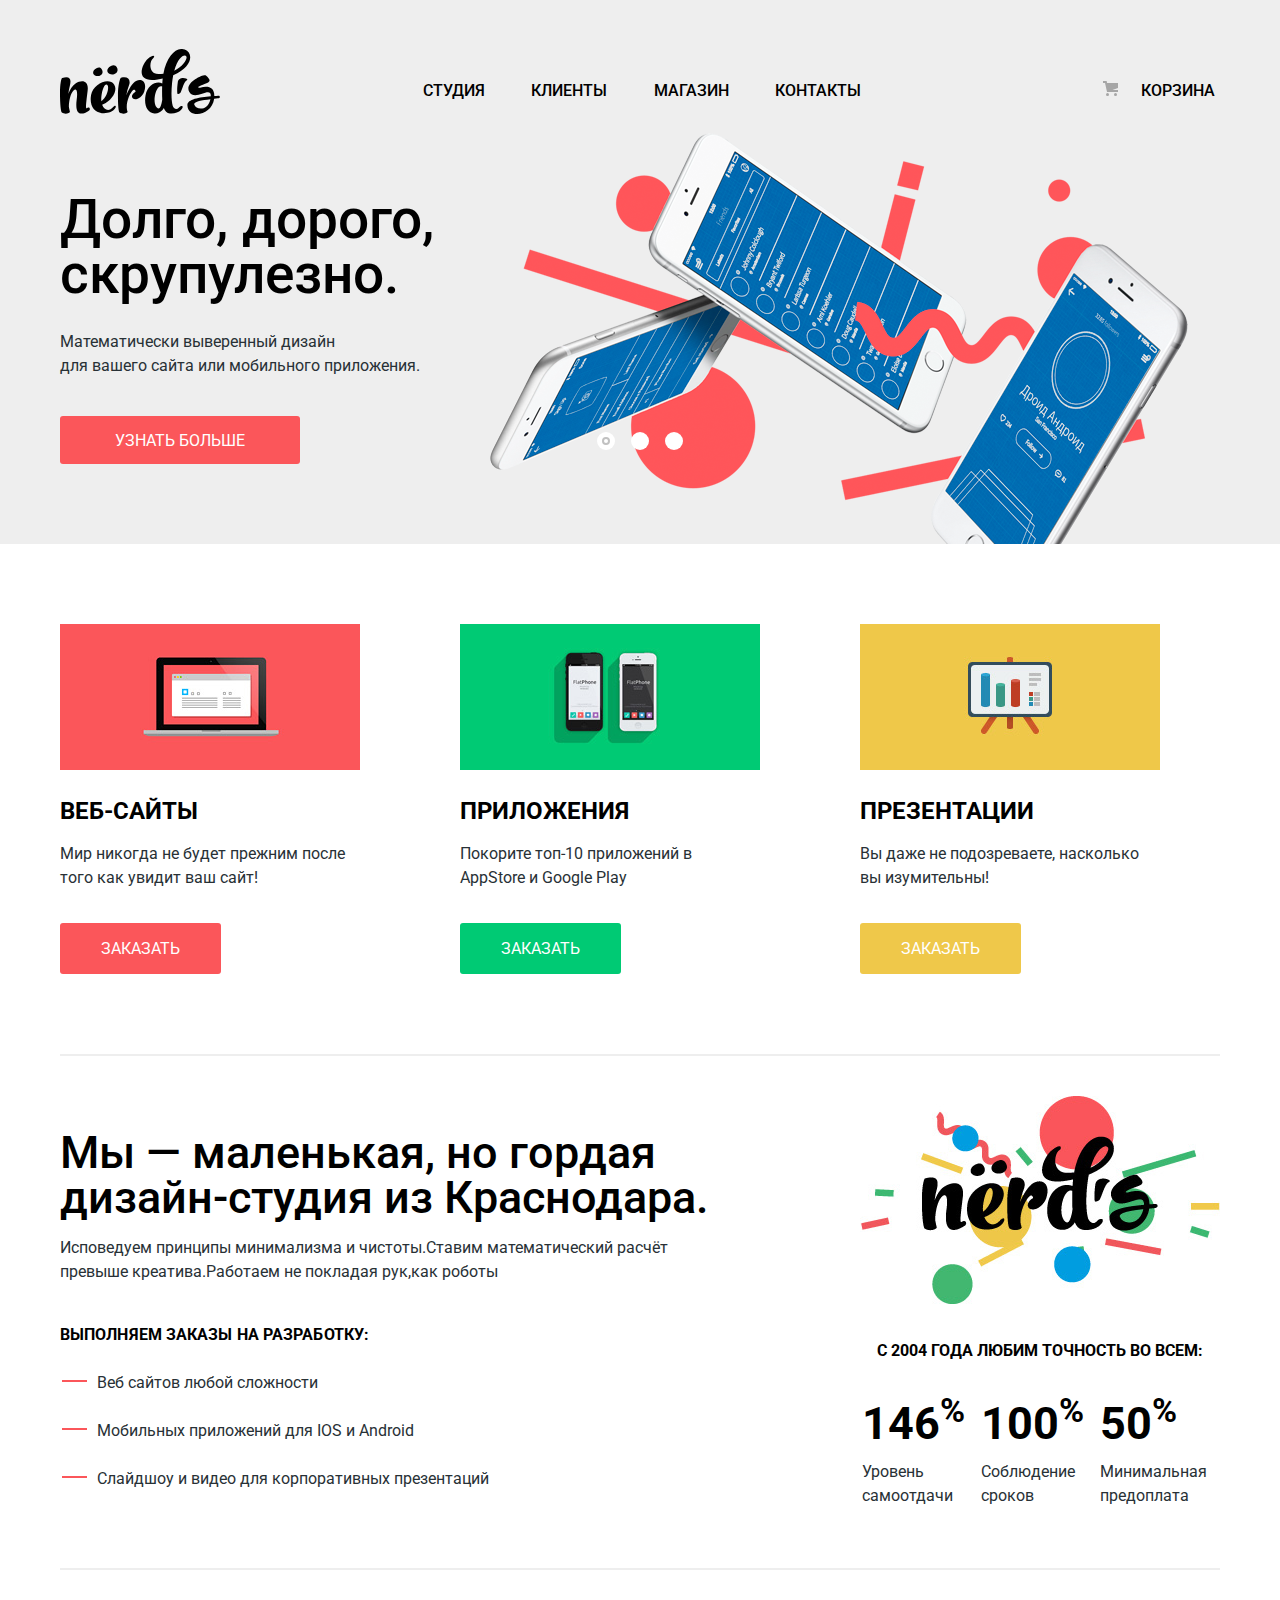
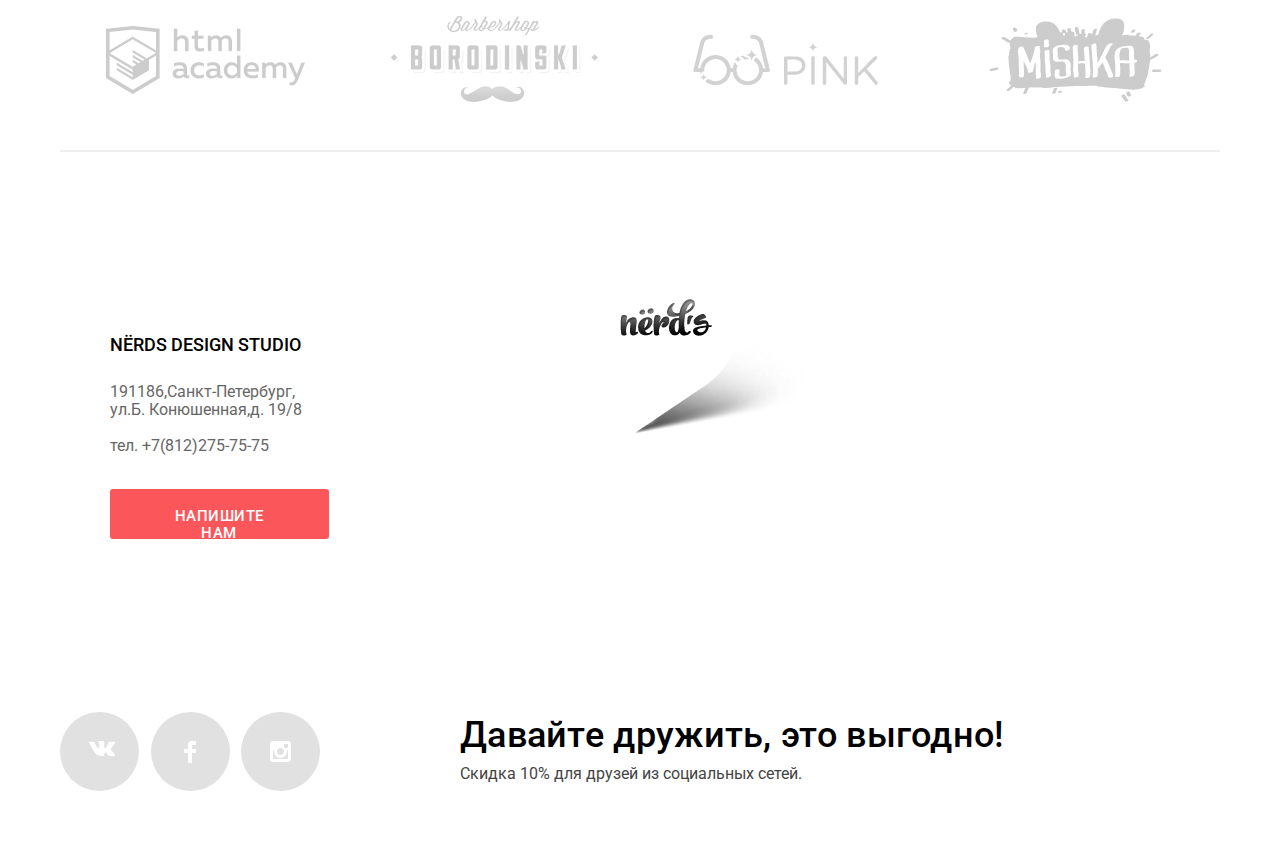
==== commit 05ca0ec9: "F" ====
--- a/index.html
+++ b/index.html
@@ -119,12 +119,12 @@
         <div class="info-block">
           <h5 class="visually-hidden">о нас</h5>
           <h2>
-            Мы - маленькая,но гордая<br />
-            дизайн студия из Краснодара
+            Мы — маленькая, но гордая 
+            дизайн-студия из Краснодара.
           </h2>
           <p>
             Исповедуем принципы минимализма и чистоты.Ставим математический
-            расчёт<br />превыше креатива.Работаем не покладая рук,как роботы
+            расчёт превыше креатива.Работаем не покладая рук,как роботы
           </p>
           <h5>выполняем заказы на разработку:</h5>
           <ul class="list">
@@ -159,6 +159,7 @@
       </section>
       <section class="partners-logo">
         <h2 class="visually-hidden">Наши довольные клиенты</h2>
+        <div class="log-cont">
         <ul class="logos do-center">
           <li>
             <a
@@ -176,6 +177,7 @@
             <a class="logos-mishka" href="#"></a>
           </li>
         </ul>
+      </div>
       </section>
     </main>
     <footer class="main-footer">
@@ -190,7 +192,7 @@
         <div class="studio-location">
           <h4 class="location-adress">NЁRDS DESIGN STUDIO</h4>
           <p class="text-gray">
-            191186,Санкт-Петербург,<br />
+            191186,Санкт-Петербург,
             ул.Б. Конюшенная,д. 19/8
           </p>
           <p class="text-gray">тел. +7(812)275-75-75</p>
@@ -262,11 +264,8 @@
             <input class="modal-main-button" type="submit" value="Отправить" />
           </form>
         </div>
-
-        <div class="footer-letters">
-          <h2>Давайте дружить, это выгодно!</h2>
-          <p>Скидка 10% для друзей из социальных сетей.</p>
-        </div>
+        <div class="bottom-footer ">
+    
         <ul class="footer-buttons">
           <li class="footer-button">
             <a
@@ -326,6 +325,11 @@
             </a>
           </li>
         </ul>
+        <div class="footer-letters">
+            <h2>Давайте дружить, это выгодно!</h2>
+            <p>Скидка 10% для друзей из социальных сетей.</p>
+          </div>
+        </div>
       </section>
     </footer>
     <script src="js/script.js"></script>
--- a/css/style.css
+++ b/css/style.css
@@ -1 +1 @@
-body{margin:0;padding:0;font-family:"Roboto",Arial,sans-serif;font-size:16px;text-align:left;line-height:1.5;color:#283136;min-width:1200px}h3{font-family:Roboto,Arial,sans-serif;font-size:36px;font-weight:700;font-style:normal;font-stretch:normal;line-height:1;letter-spacing:normal;text-align:left;margin:35px 0 0}h4{font-family:Roboto,Arial,sans-serif;font-size:24px;font-weight:700;font-style:normal;font-stretch:normal;line-height:1.25;letter-spacing:normal;text-align:left;color:#000;text-transform:uppercase}section{padding:0;margin:0}a{color:#000;text-decoration:none}.do-center-catalog{display:-webkit-box;display:-ms-flexbox;display:flex;-webkit-box-pack:justify;-ms-flex-pack:justify;justify-content:space-between}.catalog{margin:0;padding:0}.catalog h1{margin:0 0 60px;padding:44px 0 93px;font-size:55px;font-weight:500;color:#000;text-align:center;vertical-align:baseline;background-color:#eee}.main-logo img{width:160px;height:65px;object-fit:contain}.main-header{margin:0;padding:0;background-color:#eee}.main-navigation a{font-size:16px;font-weight:500;outline:0}.main-item,.logo-nav,.ul-basket{list-style:none;color:#000;padding:0;min-height:65px}.main-item{display:-webkit-box;display:-ms-flexbox;display:flex;-webkit-box-pack:justify;-ms-flex-pack:justify;justify-content:space-between;-ms-flex-wrap:wrap;flex-wrap:wrap;margin:0;width:438px}.ul-basket{margin:0;margin-left:36px;padding:0;width:120px;min-height:65px}.main-item li,.ul-basket li{margin:0;display:block;padding:30px 0}.main-navigation a:hover{color:#fb565a}.main-navigation{display:-webkit-box;display:-ms-flexbox;display:flex;-webkit-box-pack:justify;-ms-flex-pack:justify;justify-content:space-between;width:1160px;min-height:80px;padding-top:49px;text-transform:uppercase;color:#000}.promo{margin:80px 0;padding:0;max-width:1100px;display:-webkit-box;display:-ms-flexbox;display:flex;-webkit-box-pack:justify;-ms-flex-pack:justify;justify-content:space-between;-ms-flex-wrap:wrap;flex-wrap:wrap}.promo-card{margin:0;padding:0;width:300px;min-height:350px}.promo-card h4::before{content:"";display:block;width:300px;height:146px;margin-bottom:26px}.promo-card:nth-child(1) h4::before{background-image:url(../img/illustration-1.jpg)}.promo-card:nth-child(2) h4::before{background-image:url(../img/advantage-picture-green.jpg)}.promo-card:nth-child(3) h4::before{background-image:url(../img/illustration-3.jpg)}.our-offers{margin:0;padding:0}.promo h4{margin:0;padding:0;font-size:24px;line-height:1.25;text-transform:uppercase;color:#000}.promo li{margin:0;padding:0;list-style:none}.promo a{width:160px;height:50px;padding:16px 41px;text-transform:uppercase;color:#fff;font-weight:16px;text-align:center;border-radius:3px;outline:none}.promo p{font-size:16px;line-height:1.5;color:#283136;white-space:pre-line;margin-bottom:47px}.promo-web{background-color:#fb565a}.promo-web:hover,.promo-web:focus{background-color:#e74246}.promo-web:active{color:rgba(255,255,255,0.3);background-color:#d7373b}.promo-app{background-color:#00ca74}.promo-app:hover,.promo-app:focus{background-color:#00bc6c}.promo-app:active{color:rgba(255,255,255,0.3);background-color:#00aa62}.promo-pres{background-color:#efc84a}.promo-pres:hover,.promo-pres:focus{background-color:#eab534}.promo-pres:active{color:rgba(255,255,255,0.3);background-color:#e5a722}.logo-nav{margin:0;padding:0;width:160px;min-height:65px;outline:none}.slider{margin:0;padding:0;min-width:1160px;min-height:408px;position:relative;background-color:#eee}.slider-list{margin:0;padding:0;min-height:408px;list-style:none}.slider-item{margin:0;padding:0;display:none}.slider-item h3{max-width:600px;margin:0;margin-top:-19px;margin-bottom:28px;padding:0;font-size:55px;line-height:55px;font-weight:500;color:#000}.slider-item p{max-width:430px;margin:0;margin-bottom:38px;padding:0;line-height:1.5}.slider-item:nth-child(1){display:block}.slider-item{display:none;min-height:250px;padding:78px 0 80px}.slider-item:nth-child(1){background-image:url(../img/slide-picture1.png);background-repeat:no-repeat;background-position:93% 0}.slider-item:nth-child(2){background-image:url(../img/slide-picture2.png);background-repeat:no-repeat;background-position:100% 0}.slider-item:nth-child(3){background-image:url(../img/slide-picture3.png);background-repeat:no-repeat;background-position:100% 20px}.slider-controls{position:absolute;left:50%;bottom:102px;z-index:100;width:160px;height:18px;text-align:center;font-size:0;-webkit-transform:translateX(-50%);-ms-transform:translateX(-50%);transform:translateX(-50%)}.slider-controls .active::before{content:"";position:absolute;left:50%;top:50%;z-index:2;width:4px;height:4px;margin:-4px;background-color:inherit;border:2px solid #c1c1c1;border-radius:50%}.slider-controls i{position:relative;display:inline-block;vertical-align:middle;width:18px;height:18px;padding:8px;border-radius:50%;cursor:pointer}.slider-controls i::after{content:"";position:absolute;top:8px;left:8px;border-radius:50%;z-index:1;width:18px;height:18px;background:#fff}.slider-list a{display:block;width:240px;padding:16px 0 14px;font-size:16px;line-height:18px;color:#fff;text-transform:uppercase;text-align:center;text-decoration:none;background-color:#fb565a;border-radius:3px;border:none;outline:none}.slider-list a:hover,.slider-list a:focus{background-color:#e74246}.slider-list a:active{color:rgba(255,255,255,0.3);background-color:#d7373b;-webkit-box-shadow:0 3px rgba(0,0,0,0.1) inset;box-shadow:0 3px rgba(0,0,0,0.1) inset}.controls{width:261px}.controls fieldset{margin:0;padding:0;border:none;margin-bottom:34px}.controls fieldset:first-child{margin-bottom:60px}.controls legend{margin:0;margin-bottom:18px;padding:0;font-size:18px;font-weight:700;line-height:24px;letter-spacing:.5px;text-align:left;text-transform:uppercase;color:#000}.price-fieldset legend{margin-bottom:52px}.controls label{position:relative;display:block;-webkit-user-select:none;-moz-user-select:none;-ms-user-select:none;user-select:none}.controls ul{margin:0;padding:0}.controls-option{margin-bottom:15px;padding-left:35px}.range-controls{position:relative;height:41px;margin-bottom:15px;padding-top:39px;padding-left:20px;padding-right:20px;background-color:#f1f1f1;border-radius:5px}.range-controls .scale{height:2px;background:#d7dcde}.range-controls .bar{width:70%;height:2px;background:#00ca74}.range-controls .toggle{position:absolute;top:31px;left:0;width:4px;height:4px;padding:0;border:8px solid #fff;border-radius:50%;background-color:#ababab;-webkit-box-shadow:0 2px 1px 0 #cfcfcf;box-shadow:0 2px 1px 0 #cfcfcf}.range-controls .toggle-min{left:18px}.range-controls .toggle-max{left:160px}.price-controls{font-size:0}.price-controls label{display:inline-block;vertical-align:baseline;width:50%;font-size:16px;text-transform:uppercase}.price-controls input{font-family:Roboto,Arial,sans-serif;font-size:16px;text-align:center;color:#283136;width:60px;padding:8px 10px;margin-left:10px;border:none;border-radius:5px;background:#f1f1f1}.max-price{text-align:right}.modal-header{display:-webkit-box;display:-ms-flexbox;display:flex;-webkit-box-pack:justify;-ms-flex-pack:justify;justify-content:space-between;width:766px;margin:0 auto}.modal-form{margin:0 auto;display:-webkit-box;display:-ms-flexbox;display:flex;-webkit-box-pack:justify;-ms-flex-pack:justify;justify-content:space-between;-ms-flex-wrap:wrap;flex-wrap:wrap;min-width:760px}.modal-form-field input[type="text"],.modal-form-field input[type="email"]{display:block;width:345px;height:50px;padding-left:15px;text-align:left;color:rgba(68,68,68,0.5);vertical-align:middle;border:2px solid #d7dcde;border-radius:3px;margin-bottom:36px;outline:none}.modal-form-field input[type="text"]:hover,.modal-form-field input[type="email"]:hover,.modal-form-field textarea:hover{border:2px solid #b4b9bb}.modal-form-field input[type="text"]:focus,.modal-form-field input[type="email"]:focus,.modal-form-field textarea:focus{color:#444;border:2px solid #000}.modal-form-field input[type="text"]:focus::-webkit-input-placeholder,.modal-form-field input[type="email"]:focus::-webkit-input-placeholder,.modal-form-field textarea:focus::-webkit-input-placeholder{color:#444}.modal-form-field input[type="text"]:focus:-ms-input-placeholder,.modal-form-field input[type="email"]:focus:-ms-input-placeholder,.modal-form-field textarea:focus:-ms-input-placeholder{color:#444}.modal-form-field input[type="text"]:focus::-ms-input-placeholder,.modal-form-field input[type="email"]:focus::-ms-input-placeholder,.modal-form-field textarea:focus::-ms-input-placeholder{color:#444}.modal-form-field input[type="text"]:focus::placeholder,.modal-form-field input[type="email"]:focus::placeholder,.modal-form-field textarea:focus::placeholder{color:#444}.modal-form-field input[type="text"]:invalid,.modal-form-field input[type="email"]:invalid,.modal-form-field textarea:invalid{color:#e74246;border:2px solid #e74246}.modal-form-field label{font-size:16px;font-weight:700;text-align:left;line-height:18px}.modal-form-field textarea{width:752px;height:118px;padding:15px;text-align:left;color:rgba(68,68,68,0.5);vertical-align:middle;border:2px solid #d7dcde;border-radius:3px;outline:none}.modal-form input[type="submit"]{display:block;width:260px;height:50px;padding:19px 84px 18px 82px;margin-top:47px;text-transform:uppercase;text-align:center;line-height:1.13;font-size:16px;font-weight:500;color:#fff;background-color:#fb565a;border:none;border-radius:3px;outline:none}.modal-form input[type="submit"]:hover,.modal-form input[type="submit"]:focus{background-color:#e74246}.modal-form input[type="submit"]:active{color:rgba(255,255,255,0.3);background-color:#d7373b;-webkit-box-shadow:0 3px rgba(0,0,0,0.1) inset;box-shadow:0 3px rgba(0,0,0,0.1) inset}.controls-checkbox+label::before{content:"";position:absolute;top:-2px;left:-36px;width:23px;height:23px;background-image:url(../img/checkbox-off.svg)}.controls-checkbox+label:hover::before{content:"";position:absolute;top:-2px;left:-36px;width:23px;height:23px;background-image:url(../img/checkbox-hover-off.svg)}.controls-checkbox:focus+label::before{content:"";position:absolute;top:-2px;left:-36px;width:23px;height:23px;background-image:url(../img/checkbox-hover-off.svg)}.controls-checkbox:checked+label::before{content:"";position:absolute;top:-2px;left:-36px;width:27px;height:23px;background-image:url(../img/checkbox-on.svg)}.controls-checkbox:checked+label:hover::before{content:"";position:absolute;top:-2px;left:-36px;width:27px;height:23px;background-image:url(../img/checkbox-hover-on.svg)}.controls-checkbox:focus:checked+label::before{content:"";position:absolute;top:-2px;left:-36px;width:27px;height:23px;background-image:url(../img/checkbox-hover-on.svg)}.controls-checkbox:disabled+label::before{content:"";position:absolute;top:-2px;left:-36px;width:27px;height:23px;background-repeat:no-repeat;background-image:url(../img/checkbox-disabled.svg)}.controls-checkbox:disabled+label:hover::before{content:"";position:absolute;top:-2px;left:-36px;width:27px;height:23px;background-repeat:no-repeat;background-image:url(../img/checkbox-disabled.svg)}.controls-checkbox:focus:disabled+label::before{content:"";position:absolute;top:-2px;left:-36px;width:27px;height:23px;background-repeat:no-repeat;background-image:url(../img/checkbox-disabled.svg)}.controls-checkbox:checked:disabled+label::before{content:"";position:absolute;top:-2px;left:-36px;width:27px;height:23px;background-image:url(../img/checkbox-disabled-on.svg)}.controls-checkbox:checked:disabled+label:hover::before{content:"";position:absolute;top:-2px;left:-36px;width:27px;height:23px;background-image:url(../img/checkbox-disabled-on.svg)}.controls-checkbox:focus:checked:disabled+label::before{content:"";position:absolute;top:-2px;left:-36px;width:27px;height:23px;background-image:url(../img/checkbox-disabled-on.svg)}.controls-checkbox:disabled+label{color:rgba(40,49,54,0.1)}.controls-checkbox:disabled+label:hover{color:rgba(40,49,54,0.1)}.controls-checkbox:focus:disabled+label{color:rgba(40,49,54,0.1)}.features label:hover,.gridtype label:hover{color:#4d4d4d}.controls-checkbox:focus label,.controls-radio:focus label{color:#4d4d4d}.controls-radio+label::before{content:"";position:absolute;top:-3px;left:-36px;width:21px;height:21px;border-radius:50%;border:4px solid rgba(77,77,77,0.4)}.controls-radio:checked+label::after{content:"";position:absolute;top:5px;left:-28px;width:13px;height:13px;border-radius:50%;background-color:rgba(77,77,77,0.4)}.controls-radio:hover+label::before{content:"";position:absolute;top:-3px;left:-36px;width:21px;height:21px;border-radius:50%;border:4px solid #4d4d4d}.controls-radio:checked:hover+label::after{content:"";position:absolute;top:5px;left:-28px;width:13px;height:13px;border-radius:50%;background-color:#4d4d4d}.controls-radio:focus+label::before{content:"";position:absolute;top:-3px;left:-36px;width:21px;height:21px;border-radius:50%;border:4px solid #4d4d4d}.controls-radio:checked:focus+label::after{content:"";position:absolute;top:5px;left:-28px;width:13px;height:13px;border-radius:50%;background-color:#4d4d4d}.controls-radio:disabled+label::before{content:"";position:absolute;top:-3px;left:-36px;width:21px;height:21px;border-radius:50%;border:4px solid rgba(40,49,54,0.1)}.controls-radio:checked:disabled+label::after{content:"";position:absolute;top:5px;left:-28px;width:13px;height:13px;border-radius:50%;background-color:rgba(40,49,54,0.1)}.controls-radio:disabled+label,.controls-radio:disabled+label:hover,.controls-radio:focus:disabled+label{color:rgba(40,49,54,0.1)}.controls-button{display:block;width:260px;height:50px;padding:19px auto;text-transform:uppercase;text-align:center;line-height:18px;font-size:16px;font-weight:500;color:#000;background-color:#eee;border:none;outline:none;border-radius:3px}.controls-button:hover,.controls-button:focus{background-color:#dfdfdf}.controls-button:active{color:rgba(0,0,0,0.3);background-color:#d5d5d5;-webkit-box-shadow:inset 0 3px 0 0 rgba(0,1,1,0.1);box-shadow:inset 0 3px 0 0 rgba(0,1,1,0.1)}.designs{width:760px}.designs li,.controls li{list-style:none}.design-sorting{margin:0;padding:0;display:-webkit-box;display:-ms-flexbox;display:flex;-webkit-box-orient:horizontal;-webkit-box-direction:normal;-ms-flex-direction:row;flex-direction:row;-webkit-box-pack:justify;-ms-flex-pack:justify;justify-content:space-between;width:760px;min-height:78px;border:none}.design-sorting h3{margin:0;padding:0;display:block;width:133px;min-height:14px;font-size:18px;font-weight:700;line-height:1;text-align:left;text-transform:uppercase;color:#000}.sorting-wrapper{margin:0;padding:0;display:-webkit-box;display:-ms-flexbox;display:flex;width:360px;-webkit-box-orient:horizontal;-webkit-box-direction:normal;-ms-flex-direction:row;flex-direction:row;-webkit-box-pack:justify;-ms-flex-pack:justify;justify-content:space-between}.sorting-links{margin:0;padding:0;display:-webkit-box;display:-ms-flexbox;display:flex;-webkit-box-orient:horizontal;-webkit-box-direction:normal;-ms-flex-direction:row;flex-direction:row;-webkit-box-pack:justify;-ms-flex-pack:justify;justify-content:space-between;width:270px}.sorting-buttons{margin:0;padding:0;display:-webkit-box;display:-ms-flexbox;display:flex;-webkit-box-orient:horizontal;-webkit-box-direction:normal;-ms-flex-direction:row;flex-direction:row;-webkit-box-pack:justify;-ms-flex-pack:justify;justify-content:space-between;width:40px}.sorting-links a{font-size:14px;text-align:left;text-transform:uppercase;line-height:1.29;color:rgba(0,0,0,0.3);outline:none}.sorting-links a:hover,.sorting-links a:focus{color:rgba(0,0,0,0.6)}.sorting-buttons a:hover path,.sorting-buttons a:focus path{fill:rgba(0,0,0,0.6)}.sorting-buttons a{outline:none}.sorting-links a:active{color:#000}.sorting-buttons a:active path{fill:#231F20}.sorting-links-current a{color:#000;outline:none}.sorting-buttons-current path{fill:#231F20}.design-cards{margin:0;padding:0;display:-webkit-box;display:-ms-flexbox;display:flex;-webkit-box-pack:justify;-ms-flex-pack:justify;justify-content:space-between;-ms-flex-wrap:wrap;flex-wrap:wrap}.design-card{margin:0;padding:0;position:relative;width:360px;height:576px;border-top-left-radius:5px;border-top-right-radius:5px;padding-top:40px;margin-bottom:33px}.design-card-header{position:absolute;top:0;right:1px;width:358px;height:40px;border-top-left-radius:5px;border-top-right-radius:5px;opacity:.12;z-index:2}.design-card-info{margin:0;padding:0;position:absolute;bottom:0;left:0;display:-webkit-box;display:-ms-flexbox;display:flex;-webkit-box-orient:vertical;-webkit-box-direction:normal;-ms-flex-direction:column;flex-direction:column;-ms-flex-pack:distribute;justify-content:space-around;width:360px;max-height:576px;background-color:#eee;overflow-y:auto;display:none}.design-card:hover .design-card-info{z-index:3;display:block}.design-card:hover .design-card-header{opacity:1}.design-card-price:focus .design-card-info{z-index:3;display:block}.design-card-price:focus .design-card-header{opacity:1}.design-card:hover,.design-card:focus{-webkit-box-shadow:0 6px 15px 0 rgba(0,1,1,0.25);box-shadow:0 6px 15px 0 rgba(0,1,1,0.25)}.design-card-textheader{margin:30px auto 0;padding:0;font-size:18px;font-weight:700;text-transform:uppercase;text-align:center;line-height:30px}.design-card-textheader a{color:#000;outline:none}.design-card-textheader a:hover,.design-card-textheader a:focus{color:#fb565a}.design-card-textheader a:active{color:rgba(0,0,0,0.3)}.design-card-text{margin:0;padding:0;text-align:center;white-space:pre-line}.design-card-price{display:block;width:80px;height:13px;padding:19px 60px 18px;margin:30px auto 43px;text-transform:uppercase;font-size:16px;font-weight:500;line-height:1.13;text-align:center;border-radius:3px;color:#fff;background-color:#fb565a;outline:none}.design-card-price:hover,.design-card-price:focus{background-color:#e74246}.design-card-price:active{background-color:#d7373b;-webkit-box-shadow:inset 0 3px 0 0 rgba(0,1,1,0.1);box-shadow:inset 0 3px 0 0 rgba(0,1,1,0.1)}.paginator-list{margin:0;padding:22px 0 0;display:-webkit-box;display:-ms-flexbox;display:flex;-ms-flex-wrap:wrap;flex-wrap:wrap;list-style:none}.paginator-item a{display:block;padding:19px 20px;margin-right:11px;font-size:16px;font-weight:500;text-align:center;text-transform:uppercase;line-height:1.13;color:#000;background-color:#eee;border-radius:3px;outline:none}.paginator-item:last-child a{padding:19px 79px;margin-right:0}.paginator-item a:hover,.paginator-item a:focus{background-color:#dfdfdf}.paginator-item a:active{-webkit-box-shadow:inset 0 3px 0 0 rgba(0,1,1,0.1);box-shadow:inset 0 3px 0 0 rgba(0,1,1,0.1);background-color:#d5d5d5;color:rgba(0,0,0,0.3)}.paginator-item-current a{background-color:#fff;-webkit-box-shadow:inset 0 0 0 3px #dbdbdb;box-shadow:inset 0 0 0 3px #dbdbdb}.do-center{width:1160px;margin:0 auto}.basket-icon{margin-left:3px;margin-right:23px}.info-studio h2{margin:34px 0 0;padding:0;font-size:45px;font-weight:500;line-height:1;text-align:left;color:#000}.info-studio h5{font-size:16px;font-weight:700;line-height:1.5;text-transform:uppercase;color:#000;padding:0;letter-spacing:.1px;margin:39px 0 0;text-align:left}.info-studio li{position:relative;padding:0;margin:24px 0 0 -3px}.info-studio li::before{content:"";display:block;position:absolute;top:9px;left:-35px;width:25px;height:2px;background-color:#fb565a}.info-studio ul{list-style:none}.info-img th{font-weight:700;color:#000;font-size:45px}.info-img th,.info-img td{margin:0;padding:0;width:120px;text-align:left}.info-img caption{margin:28px 0 25px;text-align:center;font-size:16px;font-weight:700;line-height:1.5;text-transform:uppercase;color:#000}.logos{list-style:none;-webkit-box-pack:justify;-ms-flex-wrap:wrap;flex-wrap:wrap;-ms-flex-line-pack:center;align-content:center;min-height:180px;padding:0;margin:0 auto;border-top:2px solid #eee;border-bottom:2px solid #eee;-ms-flex-pack:justify;justify-content:space-between}.logos,.logos li{display:-webkit-box;display:-ms-flexbox;display:flex;-webkit-box-align:center;-ms-flex-align:center;align-items:center}.logos li{-ms-flex-pack:distribute;justify-content:space-around;width:290px;height:90px}.logos a{display:block;width:210px;height:90px}.logos-htmlac{outline:none;background-repeat:no-repeat;background-position:center;background-image:url(../img/logo-1.png)}.logos-htmlac:hover,.logos-htmlac:focus{background-image:url(../img/logo-1-hover.png)}.logos-htmlac:active{background-image:url(../img/logo-1-active.png)}.logos-borodinski{outline:none;background-repeat:no-repeat;background-position:center;background-image:url(../img/logo-2.png)}.logos-borodinski:hover,.logos-borodinski:focus{background-image:url(../img/logo-2-hover.png)}.logos-borodinski:active{background-image:url(../img/logo-2-active.png)}.logos-pink{outline:none;background-repeat:no-repeat;background-position:center;background-image:url(../img/logo-3.png)}.logos-pink:hover,.logos-pink:focus{background-repeat:no-repeat;background-position:center;background-image:url(../img/logo-3-hover.png)}.logos-pink:active{background-repeat:no-repeat;background-position:center;background-image:url(../img/logo-3-active.png)}.logos-mishka{outline:none;background-repeat:no-repeat;background-position:center;background-image:url(../img/logo-4.png)}.logos-mishka:hover,.logos-mishka:focus{background-repeat:no-repeat;background-position:center;background-image:url(../img/logo-4-hover.png)}.logos-mishka:active{background-repeat:no-repeat;background-position:center;background-image:url(../img/logo-4-active.png)}.products{margin:80px 0;max-width:1100px;display:-webkit-box;display:-ms-flexbox;display:flex;-webkit-box-pack:justify;-ms-flex-pack:justify;justify-content:space-between;-ms-flex-wrap:wrap;flex-wrap:wrap}.btn-product{display:block;margin:0;padding:19px 39px 18px;text-transform:uppercase;text-decoration:none;font-family:Roboto,Arial,sans-serif;font-size:16px;font-weight:500;font-style:normal;font-stretch:normal;line-height:1.13;letter-spacing:normal;text-align:center;color:#fff;width:82px;height:13px;margin-top:50px}.btn-product-red{background-color:#fb565a}.btn-product-green{background-color:#00ca74}.btn-product-yellow{background-color:#efc84a}.products-div{width:300px;height:200px;padding:146px 0 0}.products-div>*{margin:25px 0 0}.products-div :nth-child(3){margin:30px 0 0}.products-div p{font-family:Roboto,Arial,sans-serif;font-size:16px;font-weight:400;font-style:normal;font-stretch:normal;line-height:1.5;letter-spacing:normal;text-align:left;color:#283136}.info-studio{display:-webkit-box;display:-ms-flexbox;display:flex;-webkit-box-pack:justify;-ms-flex-pack:justify;justify-content:space-between;margin:0 auto;padding-top:40px;padding-bottom:58px;border-top:2px solid #eee}.number-list{width:360px;height:120px}.cap{margin:28px 0 25px;text-align:center}.info-block{display:block;width:650px}.info-img{display:block;width:360px}.web-sites{background:url(../img/illustration-1.jpg) 0 0 no-repeat}.applications{background:url(../img/advantage-picture-green.jpg) 0 0 no-repeat}.presentations{background:url(../img/illustration-3.jpg) 0 0 no-repeat}.social-list{display:-webkit-box;display:-ms-flexbox;display:flex;align-items:center;justify-content:flex-start}.social-list ul{display:-webkit-box;display:-ms-flexbox;display:flex;list-style-type:none;margin-left:100px}.social-list li{margin-right:11px}.btn-social{display:inline-block;border-radius:50%;width:79px;height:79px;font-size:0}.btn-social-vk{background:#e1e1e1 url(../img/vk-icon.svg) 50% 50% no-repeat}.btn-social-fb{background:#e1e1e1 url(../img/fb-icon.svg) 50% 50% no-repeat}.btn-social-insta{background:#e1e1e1 url(../img/insta-icon.svg) 50% 50% no-repeat}.social-list p{font-family:Roboto,Arial,sans-serif;font-size:16px;font-weight:400;font-style:normal;font-stretch:normal;line-height:1.38;letter-spacing:normal;text-align:left;color:#444}.social-friends{margin-left:139px}.visually-hidden{position:absolute;width:1px;height:1px;margin:-1px;border:0;padding:0;white-space:nowrap;-webkit-clip-path:inset(100%);clip-path:inset(100%);clip:rect(0 0 0 0);overflow:hidden}.geo-card-section{margin:0;display:block;width:100%;margin-left:0;margin-right:0;height:416px}.geo-card-section iframe{width:100%}.studio-location{display:-webkit-box;display:-ms-flexbox;display:flex;-webkit-box-pack:justify;-ms-flex-pack:justify;justify-content:space-between;-webkit-box-orient:vertical;-webkit-box-direction:normal;-ms-flex-direction:column;flex-direction:column;position:absolute;left:0;bottom:271px;width:219px;height:210px;padding:50px;background-color:#fff}.studio-location h4{margin:0;padding:0;padding-bottom:6px;text-align:left;font-size:18px;font-weight:500;line-height:1.67;color:#000}.studio-location p{margin:0;padding:0;display:inline-block;vertical-align:baseline;width:210px;text-align:left;font-size:16px;line-height:1.13;color:#666}.contact-us{width:128px;height:12px;padding:19px 46px 19px 45px;text-transform:uppercase;font-size:15px;font-weight:500;line-height:1.13;text-align:center;color:#fff;letter-spacing:.5px;border:none;border-radius:3px;background-color:#fb565a;margin-top:17px;outline:none;cursor:pointer}.contact-us:hover,.contact-us:focus{background-color:#e74246}.contact-us:active{color:rgba(255,255,255,0.3);background-color:#d7373b;-webkit-box-shadow:0 3px rgba(0,0,0,0.1) inset;box-shadow:0 3px rgba(0,0,0,0.1) inset}.modal-write-us{display:none;position:absolute;bottom:100px;left:140px;width:760px;height:430px;margin:10px auto;padding:100px 80px;background-color:#fff;-webkit-box-shadow:0 20px 40px 0 rgba(0,1,1,0.75);box-shadow:0 20px 40px 0 rgba(0,1,1,0.75)}.modal-write-us-showme{display:block;-webkit-animation-name:float;animation-name:float;-webkit-animation-duration:.7s;animation-duration:.7s}.modal-close{margin:0;padding:0;width:21px;height:21px;background-color:transparent;outline:none;border:0;cursor:pointer}.modal-close path{fill:rgba(251,86,90,0.3)}.modal-close path:hover,.modal-close path:focus{fill:rgba(251,86,90)}.modal-close path:active{fill:rgba(251,86,90,0.1)}.modal-error{-webkit-animation-name:shake;animation-name:shake;-webkit-animation-duration:.6s;animation-duration:.6s}.map-section{position:relative;padding:69px 0;display:-webkit-box;display:-ms-flexbox;display:flex;-webkit-box-orient:horizontal;-webkit-box-direction:reverse;-ms-flex-direction:row-reverse;flex-direction:row-reverse;-webkit-box-pack:end;-ms-flex-pack:end;justify-content:flex-end}.main-navigation a:active{color:rgba(0,0,0,.3)}.main-item a:focus,.ul-basket a:focus{padding-bottom:10px;border-bottom:2px solid #fb565a}.geo-card-marker{display:block;position:absolute;bottom:420px;left:525px}.footer-letters{margin:auto auto auto 140px;padding:0;width:550px;height:80px}.footer-letters h2{margin:0;margin-top:5px;padding:0;font-size:36px;font-weight:500;letter-spacing:.3px;line-height:1;text-align:left;color:#000}.footer-letters p{margin:0;padding:0;font-size:16px;line-height:1.38;text-align:left;color:#444;margin-top:10px}.footer-buttons{display:-webkit-box;display:-ms-flexbox;display:flex;-webkit-box-pack:justify;-ms-flex-pack:justify;justify-content:space-between;-ms-flex-wrap:wrap;flex-wrap:wrap;width:260px;margin:0;padding:0}.footer-button{list-style:none;padding:0;margin:0}.footer-buttons a{display:inline-block;border-radius:50%;background-color:#e1e1e1;width:79px;height:79px;text-align:center;vertical-align:middle;outline:none}.footer-buttons svg{margin:29px}.footer-main{margin-top:58px;padding:0}.social-button:hover,.social-button:focus{background-color:#e74246}.social-button:active{background-color:#d7373b}.social-button:active path{fill:rgba(255,255,255,0.3)}.promo .web-p{margin-top:-8px}+body{margin:0;padding:0;font-family:"Roboto",Arial,sans-serif;font-size:16px;text-align:left;line-height:1.5;color:#283136;min-width:1200px}h3{font-family:Roboto,Arial,sans-serif;font-size:36px;font-weight:700;font-style:normal;font-stretch:normal;line-height:1;letter-spacing:normal;text-align:left;margin:35px 0 0}h4{font-family:Roboto,Arial,sans-serif;font-size:24px;font-weight:700;font-style:normal;font-stretch:normal;line-height:1.25;letter-spacing:normal;text-align:left;color:#000;text-transform:uppercase}section{padding:0;margin:0}a{color:#000;text-decoration:none}.do-center-catalog{display:-webkit-box;display:-ms-flexbox;display:flex;-webkit-box-pack:justify;-ms-flex-pack:justify;justify-content:space-between}.catalog{margin:0;padding:0}.catalog h1{margin:0 0 60px;padding:44px 0 93px;font-size:55px;font-weight:500;color:#000;text-align:center;vertical-align:baseline;background-color:#eee}.main-logo img{width:160px;height:65px;object-fit:contain}.main-header{margin:0;padding:0;background-color:#eee}.main-navigation a{font-size:16px;font-weight:500;outline:0}.main-item,.logo-nav,.ul-basket{list-style:none;color:#000;padding:0;min-height:65px}.main-item{display:-webkit-box;display:-ms-flexbox;display:flex;-webkit-box-pack:justify;-ms-flex-pack:justify;justify-content:space-between;-ms-flex-wrap:wrap;flex-wrap:wrap;margin:0;width:438px}.ul-basket{margin:0;margin-left:36px;padding:0;width:120px;min-height:65px}.main-item li,.ul-basket li{margin:0;display:block;padding:30px 0}.main-navigation a:hover{color:#fb565a}.main-navigation{display:-webkit-box;display:-ms-flexbox;display:flex;-webkit-box-pack:justify;-ms-flex-pack:justify;justify-content:space-between;width:1160px;min-height:80px;padding-top:49px;text-transform:uppercase;color:#000}.promo{margin:80px 0;padding:0;max-width:1100px;display:-webkit-box;display:-ms-flexbox;display:flex;-webkit-box-pack:justify;-ms-flex-pack:justify;justify-content:space-between;-ms-flex-wrap:wrap;flex-wrap:wrap}.promo-card{margin:0;padding:0;width:300px;min-height:350px}.promo-card h4::before{content:"";display:block;width:300px;height:146px;margin-bottom:26px}.promo-card:nth-child(1) h4::before{background-image:url(../img/illustration-1.jpg)}.promo-card:nth-child(2) h4::before{background-image:url(../img/advantage-picture-green.jpg)}.promo-card:nth-child(3) h4::before{background-image:url(../img/illustration-3.jpg)}.our-offers{margin:0;padding:0}.promo h4{margin:0;padding:0;font-size:24px;line-height:1.25;text-transform:uppercase;color:#000}.promo li{margin:0;padding:0;list-style:none}.promo a{width:160px;height:50px;padding:16px 41px;text-transform:uppercase;color:#fff;font-weight:16px;text-align:center;border-radius:3px;outline:none}.promo p{font-size:16px;line-height:1.5;color:#283136;white-space:pre-line;margin-bottom:47px}.promo-web{background-color:#fb565a}.promo-web:hover,.promo-web:focus{background-color:#e74246}.promo-web:active{color:rgba(255,255,255,0.3);background-color:#d7373b}.promo-app{background-color:#00ca74}.promo-app:hover,.promo-app:focus{background-color:#00bc6c}.promo-app:active{color:rgba(255,255,255,0.3);background-color:#00aa62}.promo-pres{background-color:#efc84a}.promo-pres:hover,.promo-pres:focus{background-color:#eab534}.promo-pres:active{color:rgba(255,255,255,0.3);background-color:#e5a722}.logo-nav{margin:0;padding:0;width:160px;min-height:65px;outline:none}.slider{margin:0;padding:0;min-width:1160px;min-height:408px;position:relative;background-color:#eee}.slider-list{margin:0;padding:0;min-height:408px;list-style:none}.slider-item{margin:0;padding:0;display:none}.slider-item h3{max-width:600px;margin:0;margin-top:-19px;margin-bottom:28px;padding:0;font-size:55px;line-height:55px;font-weight:500;color:#000}.slider-item p{max-width:430px;margin:0;margin-bottom:38px;padding:0;line-height:1.5}.slider-item:nth-child(1){display:block}.slider-item{display:none;min-height:250px;padding:78px 0 80px}.slider-item:nth-child(1){background-image:url(../img/slide-picture1.png);background-repeat:no-repeat;background-position:93% 0}.slider-item:nth-child(2){background-image:url(../img/slide-picture2.png);background-repeat:no-repeat;background-position:100% 0}.slider-item:nth-child(3){background-image:url(../img/slide-picture3.png);background-repeat:no-repeat;background-position:100% 20px}.slider-controls{position:absolute;left:50%;bottom:102px;z-index:100;width:160px;height:18px;text-align:center;font-size:0;-webkit-transform:translateX(-50%);-ms-transform:translateX(-50%);transform:translateX(-50%)}.slider-controls .active::before{content:"";position:absolute;left:50%;top:50%;z-index:2;width:4px;height:4px;margin:-4px;background-color:inherit;border:2px solid #c1c1c1;border-radius:50%}.slider-controls i{position:relative;display:inline-block;vertical-align:middle;width:18px;height:18px;padding:8px;border-radius:50%;cursor:pointer}.slider-controls i::after{content:"";position:absolute;top:8px;left:8px;border-radius:50%;z-index:1;width:18px;height:18px;background:#fff}.slider-list a{display:block;width:240px;padding:16px 0 14px;font-size:16px;line-height:18px;color:#fff;text-transform:uppercase;text-align:center;text-decoration:none;background-color:#fb565a;border-radius:3px;border:none;outline:none}.slider-list a:hover,.slider-list a:focus{background-color:#e74246}.slider-list a:active{color:rgba(255,255,255,0.3);background-color:#d7373b;-webkit-box-shadow:0 3px rgba(0,0,0,0.1) inset;box-shadow:0 3px rgba(0,0,0,0.1) inset}.controls{width:261px}.controls fieldset{margin:0;padding:0;border:none;margin-bottom:34px}.controls fieldset:first-child{margin-bottom:60px}.controls legend{margin:0;margin-bottom:18px;padding:0;font-size:18px;font-weight:700;line-height:24px;letter-spacing:.5px;text-align:left;text-transform:uppercase;color:#000}.price-fieldset legend{margin-bottom:52px}.controls label{position:relative;display:block;-webkit-user-select:none;-moz-user-select:none;-ms-user-select:none;user-select:none}.controls ul{margin:0;padding:0}.controls-option{margin-bottom:15px;padding-left:35px}.range-controls{position:relative;height:41px;margin-bottom:15px;padding-top:39px;padding-left:20px;padding-right:20px;background-color:#f1f1f1;border-radius:5px}.range-controls .scale{height:2px;background:#d7dcde}.range-controls .bar{width:70%;height:2px;background:#00ca74}.range-controls .toggle{position:absolute;top:31px;left:0;width:4px;height:4px;padding:0;border:8px solid #fff;border-radius:50%;background-color:#ababab;-webkit-box-shadow:0 2px 1px 0 #cfcfcf;box-shadow:0 2px 1px 0 #cfcfcf}.range-controls .toggle-min{left:18px}.range-controls .toggle-max{left:160px}.price-controls{font-size:0}.price-controls label{display:inline-block;vertical-align:baseline;width:50%;font-size:16px;text-transform:uppercase}.price-controls input{font-family:Roboto,Arial,sans-serif;font-size:16px;text-align:center;color:#283136;width:60px;padding:8px 10px;margin-left:10px;border:none;border-radius:5px;background:#f1f1f1}.max-price{text-align:right}.modal-header{display:-webkit-box;display:-ms-flexbox;display:flex;-webkit-box-pack:justify;-ms-flex-pack:justify;justify-content:space-between;width:766px;margin:0 auto}.modal-form{margin:0 auto;display:-webkit-box;display:-ms-flexbox;display:flex;-webkit-box-pack:justify;-ms-flex-pack:justify;justify-content:space-between;-ms-flex-wrap:wrap;flex-wrap:wrap;min-width:760px}.modal-form-field input[type="text"],.modal-form-field input[type="email"]{display:block;width:345px;height:50px;padding-left:15px;text-align:left;color:rgba(68,68,68,0.5);vertical-align:middle;border:2px solid #d7dcde;border-radius:3px;margin-bottom:36px;outline:none}.modal-form-field input[type="text"]:hover,.modal-form-field input[type="email"]:hover,.modal-form-field textarea:hover{border:2px solid #b4b9bb}.modal-form-field input[type="text"]:focus,.modal-form-field input[type="email"]:focus,.modal-form-field textarea:focus{color:#444;border:2px solid #000}.modal-form-field input[type="text"]:focus::-webkit-input-placeholder,.modal-form-field input[type="email"]:focus::-webkit-input-placeholder,.modal-form-field textarea:focus::-webkit-input-placeholder{color:#444}.modal-form-field input[type="text"]:focus:-ms-input-placeholder,.modal-form-field input[type="email"]:focus:-ms-input-placeholder,.modal-form-field textarea:focus:-ms-input-placeholder{color:#444}.modal-form-field input[type="text"]:focus::-ms-input-placeholder,.modal-form-field input[type="email"]:focus::-ms-input-placeholder,.modal-form-field textarea:focus::-ms-input-placeholder{color:#444}.modal-form-field input[type="text"]:focus::placeholder,.modal-form-field input[type="email"]:focus::placeholder,.modal-form-field textarea:focus::placeholder{color:#444}.modal-form-field input[type="text"]:invalid,.modal-form-field input[type="email"]:invalid,.modal-form-field textarea:invalid{color:#e74246;border:2px solid #e74246}.modal-form-field label{font-size:16px;font-weight:700;text-align:left;line-height:18px}.modal-form-field textarea{width:752px;height:118px;padding:15px;text-align:left;color:rgba(68,68,68,0.5);vertical-align:middle;border:2px solid #d7dcde;border-radius:3px;outline:none}.modal-form input[type="submit"]{display:block;width:260px;height:50px;padding:19px 84px 18px 82px;margin-top:47px;text-transform:uppercase;text-align:center;line-height:1.13;font-size:16px;font-weight:500;color:#fff;background-color:#fb565a;border:none;border-radius:3px;outline:none}.modal-form input[type="submit"]:hover,.modal-form input[type="submit"]:focus{background-color:#e74246}.modal-form input[type="submit"]:active{color:rgba(255,255,255,0.3);background-color:#d7373b;-webkit-box-shadow:0 3px rgba(0,0,0,0.1) inset;box-shadow:0 3px rgba(0,0,0,0.1) inset}.controls-checkbox+label::before{content:"";position:absolute;top:-2px;left:-36px;width:23px;height:23px;background-image:url(../img/checkbox-off.svg)}.controls-checkbox+label:hover::before{content:"";position:absolute;top:-2px;left:-36px;width:23px;height:23px;background-image:url(../img/checkbox-hover-off.svg)}.controls-checkbox:focus+label::before{content:"";position:absolute;top:-2px;left:-36px;width:23px;height:23px;background-image:url(../img/checkbox-hover-off.svg)}.controls-checkbox:checked+label::before{content:"";position:absolute;top:-2px;left:-36px;width:27px;height:23px;background-image:url(../img/checkbox-on.svg)}.controls-checkbox:checked+label:hover::before{content:"";position:absolute;top:-2px;left:-36px;width:27px;height:23px;background-image:url(../img/checkbox-hover-on.svg)}.controls-checkbox:focus:checked+label::before{content:"";position:absolute;top:-2px;left:-36px;width:27px;height:23px;background-image:url(../img/checkbox-hover-on.svg)}.controls-checkbox:disabled+label::before{content:"";position:absolute;top:-2px;left:-36px;width:27px;height:23px;background-repeat:no-repeat;background-image:url(../img/checkbox-disabled.svg)}.controls-checkbox:disabled+label:hover::before{content:"";position:absolute;top:-2px;left:-36px;width:27px;height:23px;background-repeat:no-repeat;background-image:url(../img/checkbox-disabled.svg)}.controls-checkbox:focus:disabled+label::before{content:"";position:absolute;top:-2px;left:-36px;width:27px;height:23px;background-repeat:no-repeat;background-image:url(../img/checkbox-disabled.svg)}.controls-checkbox:checked:disabled+label::before{content:"";position:absolute;top:-2px;left:-36px;width:27px;height:23px;background-image:url(../img/checkbox-disabled-on.svg)}.controls-checkbox:checked:disabled+label:hover::before{content:"";position:absolute;top:-2px;left:-36px;width:27px;height:23px;background-image:url(../img/checkbox-disabled-on.svg)}.controls-checkbox:focus:checked:disabled+label::before{content:"";position:absolute;top:-2px;left:-36px;width:27px;height:23px;background-image:url(../img/checkbox-disabled-on.svg)}.controls-checkbox:disabled+label{color:rgba(40,49,54,0.1)}.controls-checkbox:disabled+label:hover{color:rgba(40,49,54,0.1)}.controls-checkbox:focus:disabled+label{color:rgba(40,49,54,0.1)}.features label:hover,.gridtype label:hover{color:#4d4d4d}.controls-checkbox:focus label,.controls-radio:focus label{color:#4d4d4d}.controls-radio+label::before{content:"";position:absolute;top:-3px;left:-36px;width:21px;height:21px;border-radius:50%;border:4px solid rgba(77,77,77,0.4)}.controls-radio:checked+label::after{content:"";position:absolute;top:5px;left:-28px;width:13px;height:13px;border-radius:50%;background-color:rgba(77,77,77,0.4)}.controls-radio:hover+label::before{content:"";position:absolute;top:-3px;left:-36px;width:21px;height:21px;border-radius:50%;border:4px solid #4d4d4d}.controls-radio:checked:hover+label::after{content:"";position:absolute;top:5px;left:-28px;width:13px;height:13px;border-radius:50%;background-color:#4d4d4d}.controls-radio:focus+label::before{content:"";position:absolute;top:-3px;left:-36px;width:21px;height:21px;border-radius:50%;border:4px solid #4d4d4d}.controls-radio:checked:focus+label::after{content:"";position:absolute;top:5px;left:-28px;width:13px;height:13px;border-radius:50%;background-color:#4d4d4d}.controls-radio:disabled+label::before{content:"";position:absolute;top:-3px;left:-36px;width:21px;height:21px;border-radius:50%;border:4px solid rgba(40,49,54,0.1)}.controls-radio:checked:disabled+label::after{content:"";position:absolute;top:5px;left:-28px;width:13px;height:13px;border-radius:50%;background-color:rgba(40,49,54,0.1)}.controls-radio:disabled+label,.controls-radio:disabled+label:hover,.controls-radio:focus:disabled+label{color:rgba(40,49,54,0.1)}.controls-button{display:block;width:260px;height:50px;padding:19px auto;text-transform:uppercase;text-align:center;line-height:18px;font-size:16px;font-weight:500;color:#000;background-color:#eee;border:none;outline:none;border-radius:3px}.controls-button:hover,.controls-button:focus{background-color:#dfdfdf}.controls-button:active{color:rgba(0,0,0,0.3);background-color:#d5d5d5;-webkit-box-shadow:inset 0 3px 0 0 rgba(0,1,1,0.1);box-shadow:inset 0 3px 0 0 rgba(0,1,1,0.1)}.designs{width:760px}.designs li,.controls li{list-style:none}.design-sorting{margin:0;padding:0;display:-webkit-box;display:-ms-flexbox;display:flex;-webkit-box-orient:horizontal;-webkit-box-direction:normal;-ms-flex-direction:row;flex-direction:row;-webkit-box-pack:justify;-ms-flex-pack:justify;justify-content:space-between;width:760px;min-height:78px;border:none}.design-sorting h3{margin:0;padding:0;display:block;width:133px;min-height:14px;font-size:18px;font-weight:700;line-height:1;text-align:left;text-transform:uppercase;color:#000}.sorting-wrapper{margin:0;padding:0;display:-webkit-box;display:-ms-flexbox;display:flex;width:360px;-webkit-box-orient:horizontal;-webkit-box-direction:normal;-ms-flex-direction:row;flex-direction:row;-webkit-box-pack:justify;-ms-flex-pack:justify;justify-content:space-between}.sorting-links{margin:0;padding:0;display:-webkit-box;display:-ms-flexbox;display:flex;-webkit-box-orient:horizontal;-webkit-box-direction:normal;-ms-flex-direction:row;flex-direction:row;-webkit-box-pack:justify;-ms-flex-pack:justify;justify-content:space-between;width:270px}.sorting-buttons{margin:0;padding:0;display:-webkit-box;display:-ms-flexbox;display:flex;-webkit-box-orient:horizontal;-webkit-box-direction:normal;-ms-flex-direction:row;flex-direction:row;-webkit-box-pack:justify;-ms-flex-pack:justify;justify-content:space-between;width:40px}.sorting-links a{font-size:14px;text-align:left;text-transform:uppercase;line-height:1.29;color:rgba(0,0,0,0.3);outline:none}.sorting-links a:hover,.sorting-links a:focus{color:rgba(0,0,0,0.6)}.sorting-buttons a:hover path,.sorting-buttons a:focus path{fill:rgba(0,0,0,0.6)}.sorting-buttons a{outline:none}.sorting-links a:active{color:#000}.sorting-buttons a:active path{fill:#231F20}.sorting-links-current a{color:#000;outline:none}.sorting-buttons-current path{fill:#231F20}.design-cards{margin:0;padding:0;display:-webkit-box;display:-ms-flexbox;display:flex;-webkit-box-pack:justify;-ms-flex-pack:justify;justify-content:space-between;-ms-flex-wrap:wrap;flex-wrap:wrap}.design-card{margin:0;padding:0;position:relative;width:360px;height:576px;border-top-left-radius:5px;border-top-right-radius:5px;padding-top:40px;margin-bottom:33px}.design-card-header{position:absolute;top:0;right:1px;width:358px;height:40px;border-top-left-radius:5px;border-top-right-radius:5px;opacity:.12;z-index:2}.design-card-info{margin:0;padding:0;position:absolute;bottom:0;left:0;display:-webkit-box;display:-ms-flexbox;display:flex;-webkit-box-orient:vertical;-webkit-box-direction:normal;-ms-flex-direction:column;flex-direction:column;-ms-flex-pack:distribute;justify-content:space-around;width:360px;max-height:576px;background-color:#eee;overflow-y:auto;display:none}.design-card:hover .design-card-info{z-index:3;display:block}.design-card:hover .design-card-header{opacity:1}.design-card-price:focus .design-card-info{z-index:3;display:block}.design-card-price:focus .design-card-header{opacity:1}.design-card:hover,.design-card:focus{-webkit-box-shadow:0 6px 15px 0 rgba(0,1,1,0.25);box-shadow:0 6px 15px 0 rgba(0,1,1,0.25)}.design-card-textheader{margin:30px auto 0;padding:0;font-size:18px;font-weight:700;text-transform:uppercase;text-align:center;line-height:30px}.design-card-textheader a{color:#000;outline:none}.design-card-textheader a:hover,.design-card-textheader a:focus{color:#fb565a}.design-card-textheader a:active{color:rgba(0,0,0,0.3)}.design-card-text{margin:0;padding:0;text-align:center;white-space:pre-line}.design-card-price{display:block;width:80px;height:13px;padding:19px 60px 18px;margin:30px auto 43px;text-transform:uppercase;font-size:16px;font-weight:500;line-height:1.13;text-align:center;border-radius:3px;color:#fff;background-color:#fb565a;outline:none}.design-card-price:hover,.design-card-price:focus{background-color:#e74246}.design-card-price:active{background-color:#d7373b;-webkit-box-shadow:inset 0 3px 0 0 rgba(0,1,1,0.1);box-shadow:inset 0 3px 0 0 rgba(0,1,1,0.1)}.paginator-list{margin:0;padding:22px 0 0;display:-webkit-box;display:-ms-flexbox;display:flex;-ms-flex-wrap:wrap;flex-wrap:wrap;list-style:none}.paginator-item a{display:block;padding:19px 20px;margin-right:11px;font-size:16px;font-weight:500;text-align:center;text-transform:uppercase;line-height:1.13;color:#000;background-color:#eee;border-radius:3px;outline:none}.paginator-item:last-child a{padding:19px 79px;margin-right:0}.paginator-item a:hover,.paginator-item a:focus{background-color:#dfdfdf}.paginator-item a:active{-webkit-box-shadow:inset 0 3px 0 0 rgba(0,1,1,0.1);box-shadow:inset 0 3px 0 0 rgba(0,1,1,0.1);background-color:#d5d5d5;color:rgba(0,0,0,0.3)}.paginator-item-current a{background-color:#fff;-webkit-box-shadow:inset 0 0 0 3px #dbdbdb;box-shadow:inset 0 0 0 3px #dbdbdb}.do-center{width:1160px;margin:0 auto}.basket-icon{margin-left:3px;margin-right:23px}.info-studio h2{margin:34px 0 0;padding:0;font-size:45px;font-weight:500;line-height:1;text-align:left;color:#000}.info-studio h5{font-size:16px;font-weight:700;line-height:1.5;text-transform:uppercase;color:#000;padding:0;letter-spacing:.1px;margin:39px 0 0;text-align:left}.info-studio li{position:relative;padding:0;margin:24px 0 0 -3px}.info-studio li::before{content:"";display:block;position:absolute;top:9px;left:-35px;width:25px;height:2px;background-color:#fb565a}.info-studio ul{list-style:none}.info-img th{font-weight:700;color:#000;font-size:45px}.info-img th,.info-img td{margin:0;padding:0;width:120px;text-align:left}.info-img caption{margin:28px 0 25px;text-align:center;font-size:16px;font-weight:700;line-height:1.5;text-transform:uppercase;color:#000}.log-cont{display:flex;flex-direction:column;height:100%}.logos{list-style:none;-webkit-box-pack:justify;-ms-flex-wrap:wrap;flex-wrap:wrap;-ms-flex-line-pack:center;align-content:center;min-height:180px;padding:0;margin:0 auto;border-top:2px solid #eee;border-bottom:2px solid #eee;-ms-flex-pack:justify;justify-content:space-between}.logos,.logos li{display:-webkit-box;display:-ms-flexbox;display:flex;-webkit-box-align:center;-ms-flex-align:center;align-items:center}.logos li{-ms-flex-pack:distribute;justify-content:space-around;width:290px;height:90px}.logos a{display:block;width:210px;height:90px}.logos-htmlac{outline:none;background-repeat:no-repeat;background-position:center;background-image:url(../img/logo-1.png)}.logos-htmlac:hover,.logos-htmlac:focus{background-image:url(../img/logo-1-hover.png)}.logos-htmlac:active{background-image:url(../img/logo-1-active.png)}.logos-borodinski{outline:none;background-repeat:no-repeat;background-position:center;background-image:url(../img/logo-2.png)}.logos-borodinski:hover,.logos-borodinski:focus{background-image:url(../img/logo-2-hover.png)}.logos-borodinski:active{background-image:url(../img/logo-2-active.png)}.logos-pink{outline:none;background-repeat:no-repeat;background-position:center;background-image:url(../img/logo-3.png)}.logos-pink:hover,.logos-pink:focus{background-repeat:no-repeat;background-position:center;background-image:url(../img/logo-3-hover.png)}.logos-pink:active{background-repeat:no-repeat;background-position:center;background-image:url(../img/logo-3-active.png)}.logos-mishka{outline:none;background-repeat:no-repeat;background-position:center;background-image:url(../img/logo-4.png)}.logos-mishka:hover,.logos-mishka:focus{background-repeat:no-repeat;background-position:center;background-image:url(../img/logo-4-hover.png)}.logos-mishka:active{background-repeat:no-repeat;background-position:center;background-image:url(../img/logo-4-active.png)}.products{margin:80px 0;max-width:1100px;display:-webkit-box;display:-ms-flexbox;display:flex;-webkit-box-pack:justify;-ms-flex-pack:justify;justify-content:space-between;-ms-flex-wrap:wrap;flex-wrap:wrap}.btn-product{display:block;margin:0;padding:19px 39px 18px;text-transform:uppercase;text-decoration:none;font-family:Roboto,Arial,sans-serif;font-size:16px;font-weight:500;font-style:normal;font-stretch:normal;line-height:1.13;letter-spacing:normal;text-align:center;color:#fff;width:82px;height:13px;margin-top:50px}.btn-product-red{background-color:#fb565a}.btn-product-green{background-color:#00ca74}.btn-product-yellow{background-color:#efc84a}.products-div{width:300px;height:200px;padding:146px 0 0}.products-div>*{margin:25px 0 0}.products-div :nth-child(3){margin:30px 0 0}.products-div p{font-family:Roboto,Arial,sans-serif;font-size:16px;font-weight:400;font-style:normal;font-stretch:normal;line-height:1.5;letter-spacing:normal;text-align:left;color:#283136}.info-studio{display:-webkit-box;display:-ms-flexbox;display:flex;-webkit-box-pack:justify;-ms-flex-pack:justify;justify-content:space-between;margin:0 auto;padding-top:40px;padding-bottom:58px;border-top:2px solid #eee}.number-list{width:360px;height:120px}.cap{margin:28px 0 25px;text-align:center}.info-block{display:block;width:650px}.info-img{display:block;width:360px}.web-sites{background:url(../img/illustration-1.jpg) 0 0 no-repeat}.applications{background:url(../img/advantage-picture-green.jpg) 0 0 no-repeat}.presentations{background:url(../img/illustration-3.jpg) 0 0 no-repeat}.social-list{display:-webkit-box;display:-ms-flexbox;display:flex;align-items:center;justify-content:flex-start}.social-list ul{display:-webkit-box;display:-ms-flexbox;display:flex;list-style-type:none;margin-left:100px}.social-list li{margin-right:11px}.btn-social{display:inline-block;border-radius:50%;width:79px;height:79px;font-size:0}.btn-social-vk{background:#e1e1e1 url(../img/vk-icon.svg) 50% 50% no-repeat}.btn-social-fb{background:#e1e1e1 url(../img/fb-icon.svg) 50% 50% no-repeat}.btn-social-insta{background:#e1e1e1 url(../img/insta-icon.svg) 50% 50% no-repeat}.social-list p{font-family:Roboto,Arial,sans-serif;font-size:16px;font-weight:400;font-style:normal;font-stretch:normal;line-height:1.38;letter-spacing:normal;text-align:left;color:#444}.social-friends{margin-left:139px}.visually-hidden{position:absolute;width:1px;height:1px;margin:-1px;border:0;padding:0;white-space:nowrap;-webkit-clip-path:inset(100%);clip-path:inset(100%);clip:rect(0 0 0 0);overflow:hidden}.geo-card-section{margin:0;display:block;width:100%;margin-left:0;margin-right:0;height:416px}.geo-card-section iframe{width:100%}.studio-location{display:-webkit-box;display:-ms-flexbox;display:flex;-webkit-box-pack:justify;-ms-flex-pack:justify;justify-content:space-between;-webkit-box-orient:vertical;-webkit-box-direction:normal;-ms-flex-direction:column;flex-direction:column;position:absolute;left:0;bottom:271px;width:219px;height:210px;padding:50px;background-color:#fff}.studio-location h4{margin:0;padding:0;padding-bottom:6px;text-align:left;font-size:18px;font-weight:500;line-height:1.67;color:#000}.studio-location p{margin:0;padding:0;display:inline-block;vertical-align:baseline;width:210px;text-align:left;font-size:16px;line-height:1.13;color:#666}.contact-us{width:128px;height:12px;padding:19px 46px 19px 45px;text-transform:uppercase;font-size:15px;font-weight:500;line-height:1.13;text-align:center;color:#fff;letter-spacing:.5px;border:none;border-radius:3px;background-color:#fb565a;margin-top:17px;outline:none;cursor:pointer}.contact-us:hover,.contact-us:focus{background-color:#e74246}.contact-us:active{color:rgba(255,255,255,0.3);background-color:#d7373b;-webkit-box-shadow:0 3px rgba(0,0,0,0.1) inset;box-shadow:0 3px rgba(0,0,0,0.1) inset}.modal-write-us{display:none;position:absolute;bottom:100px;left:140px;width:760px;height:430px;margin:10px auto;padding:100px 80px;background-color:#fff;-webkit-box-shadow:0 20px 40px 0 rgba(0,1,1,0.75);box-shadow:0 20px 40px 0 rgba(0,1,1,0.75)}.modal-write-us-showme{display:block;-webkit-animation-name:float;animation-name:float;-webkit-animation-duration:.7s;animation-duration:.7s}.modal-close{margin:0;padding:0;width:21px;height:21px;background-color:transparent;outline:none;border:0;cursor:pointer}.modal-close path{fill:rgba(251,86,90,0.3)}.modal-close path:hover,.modal-close path:focus{fill:rgba(251,86,90)}.modal-close path:active{fill:rgba(251,86,90,0.1)}.modal-error{-webkit-animation-name:shake;animation-name:shake;-webkit-animation-duration:.6s;animation-duration:.6s}.map-section{position:relative;padding:69px 0;display:-webkit-box;display:-ms-flexbox;display:flex;-webkit-box-orient:horizontal;-webkit-box-direction:reverse;-ms-flex-direction:row-reverse;flex-direction:row-reverse;-webkit-box-pack:end;-ms-flex-pack:end;justify-content:flex-end}.main-navigation a:active{color:rgba(0,0,0,.3)}.main-item a:focus,.ul-basket a:focus,.shop-active{padding-bottom:10px;border-bottom:2px solid #fb565a}.geo-card-marker{display:block;position:absolute;bottom:420px;left:525px}.footer-letters{margin:auto auto auto 140px;padding:0;width:550px;height:80px}.footer-letters h2{margin:0;margin-top:5px;padding:0;font-size:36px;font-weight:500;letter-spacing:.3px;line-height:1;text-align:left;color:#000;width:700px}.footer-letters p{margin:0;padding:0;font-size:16px;line-height:1.38;text-align:left;color:#444;margin-top:10px}.footer-buttons{display:-webkit-box;display:-ms-flexbox;display:flex;-webkit-box-pack:justify;-ms-flex-pack:justify;justify-content:space-between;-ms-flex-wrap:wrap;flex-wrap:wrap;width:260px;margin:0;padding:0}.footer-button{list-style:none;padding:0;margin:0}.footer-buttons a{display:inline-block;border-radius:50%;background-color:#e1e1e1;width:79px;height:79px;text-align:center;vertical-align:middle;outline:none}.footer-buttons svg{margin:29px}.main-footer{margin-top:75px;padding:0}.bottom-footer{display:flex;flex-direction:row;height:100%;width:100%}.social-button:hover,.social-button:focus{background-color:#e74246}.social-button:active{background-color:#d7373b}.social-button:active path{fill:rgba(255,255,255,0.3)}.promo .web-p{margin-top:-8px}